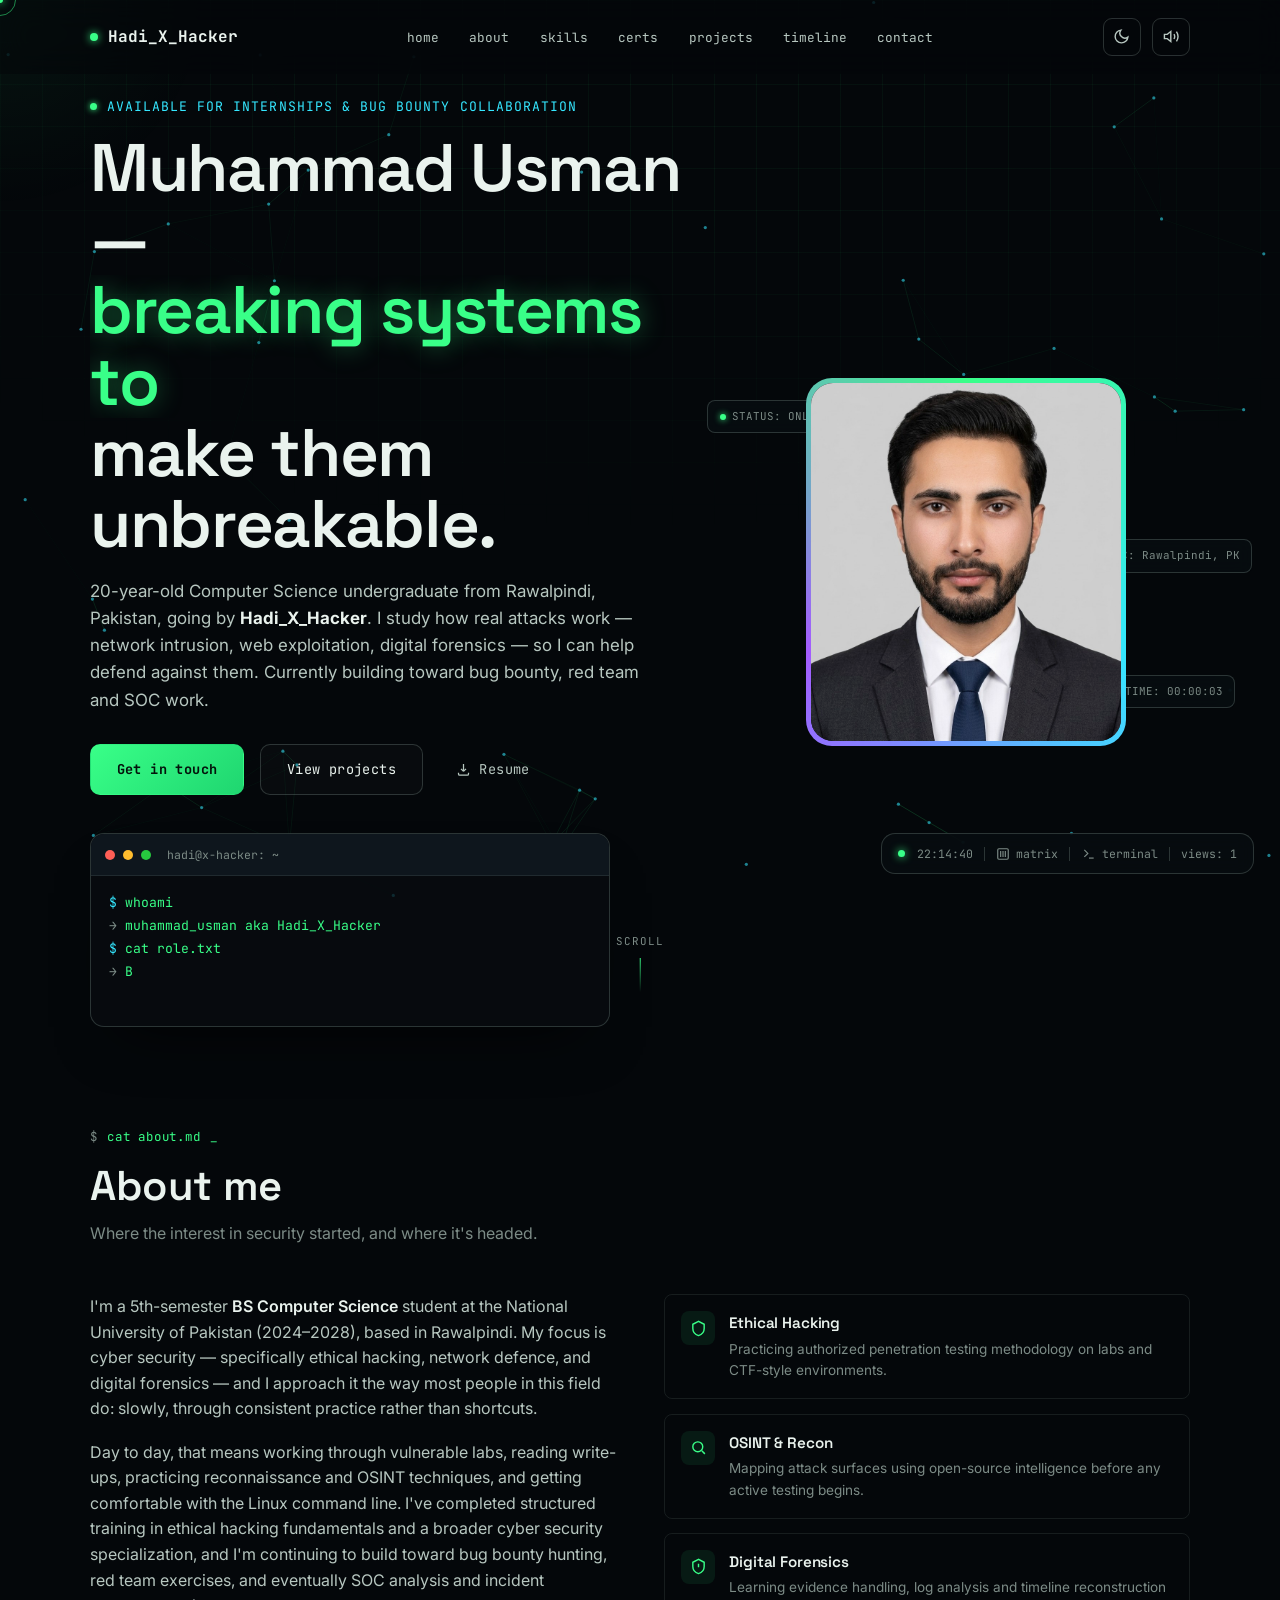
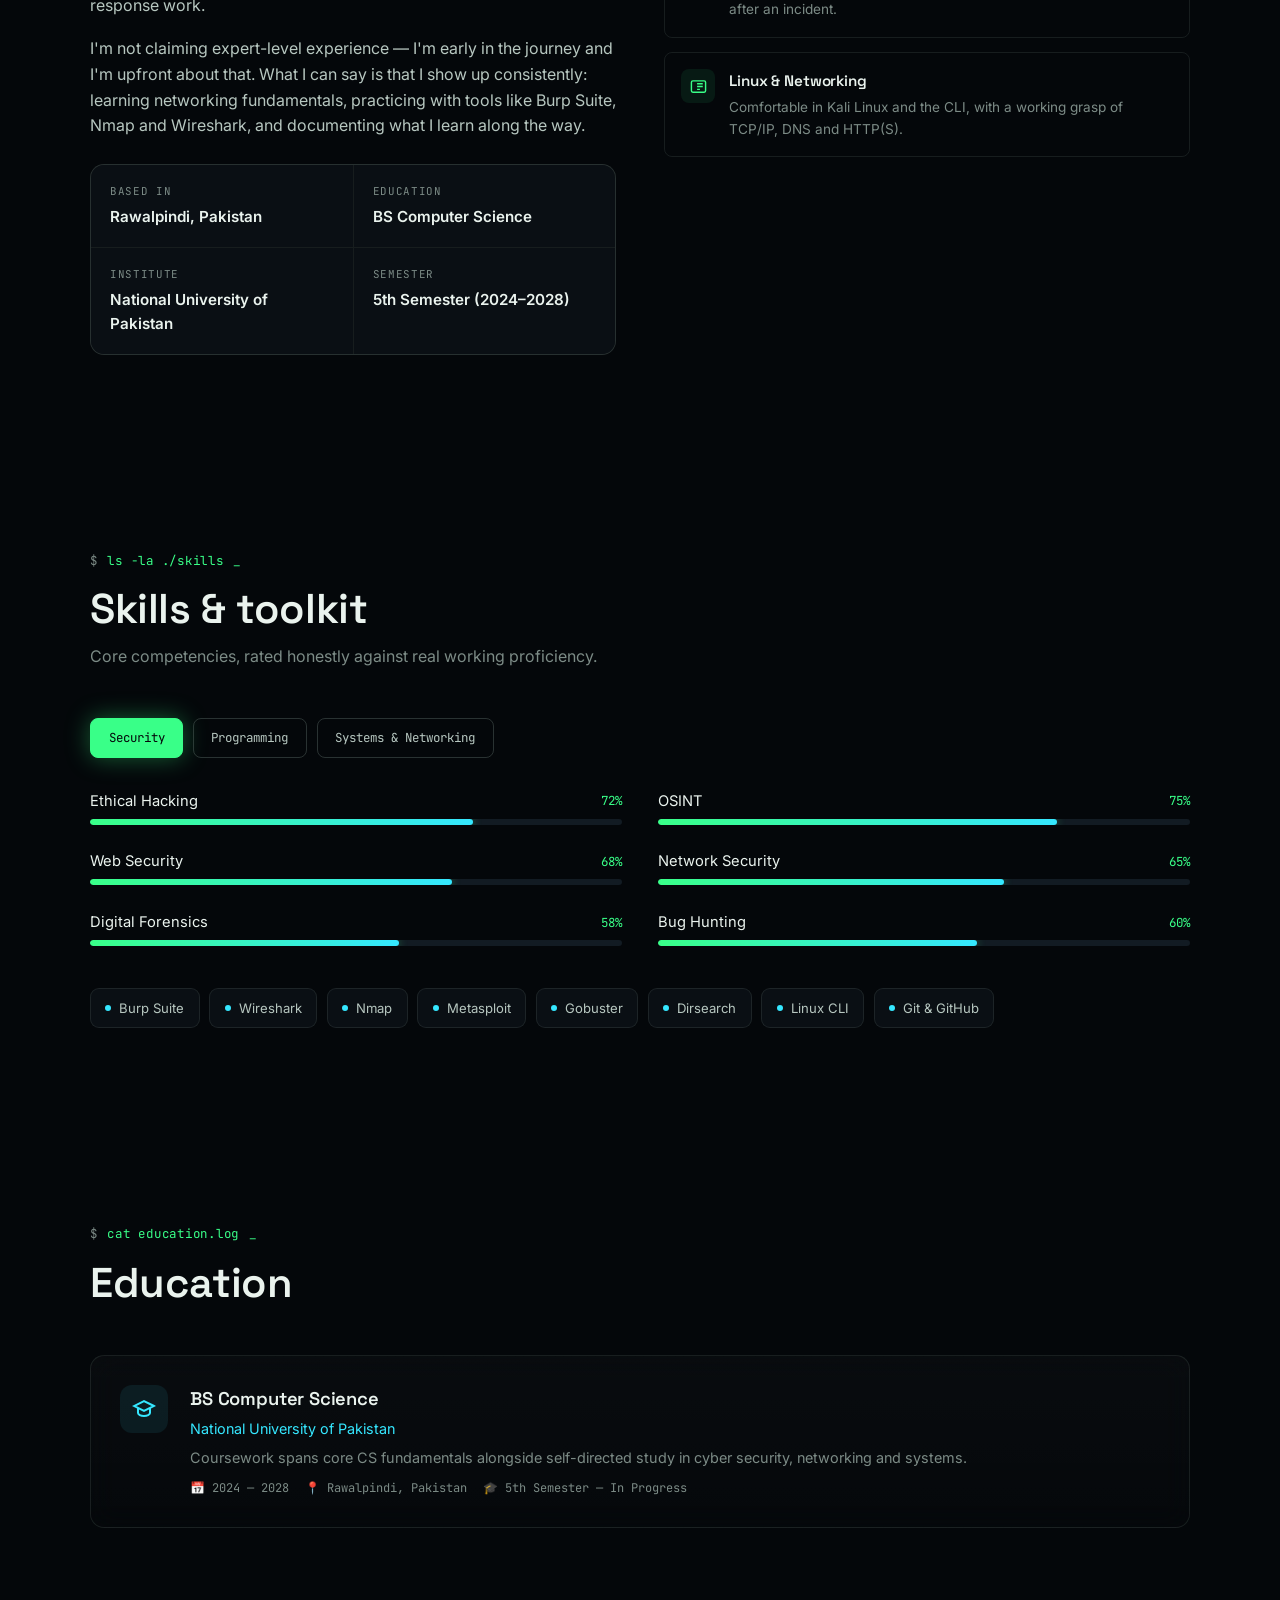
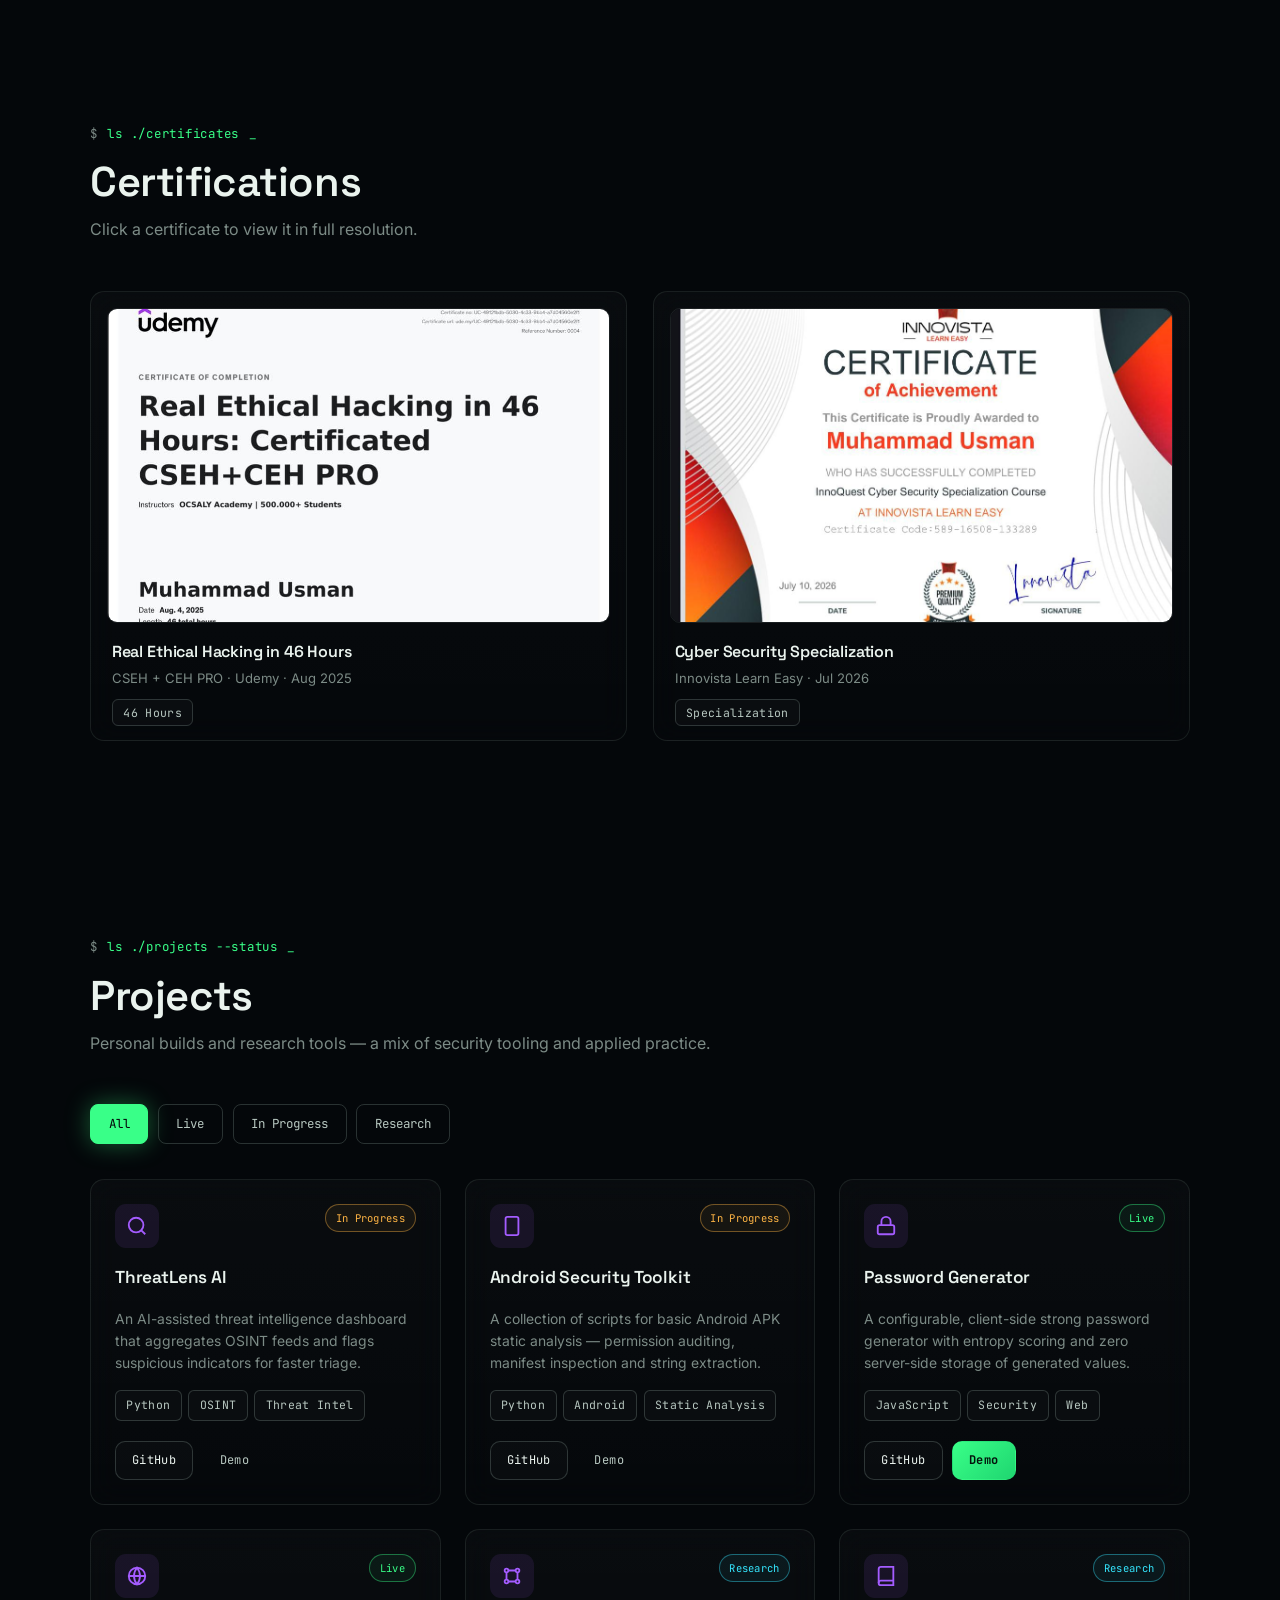
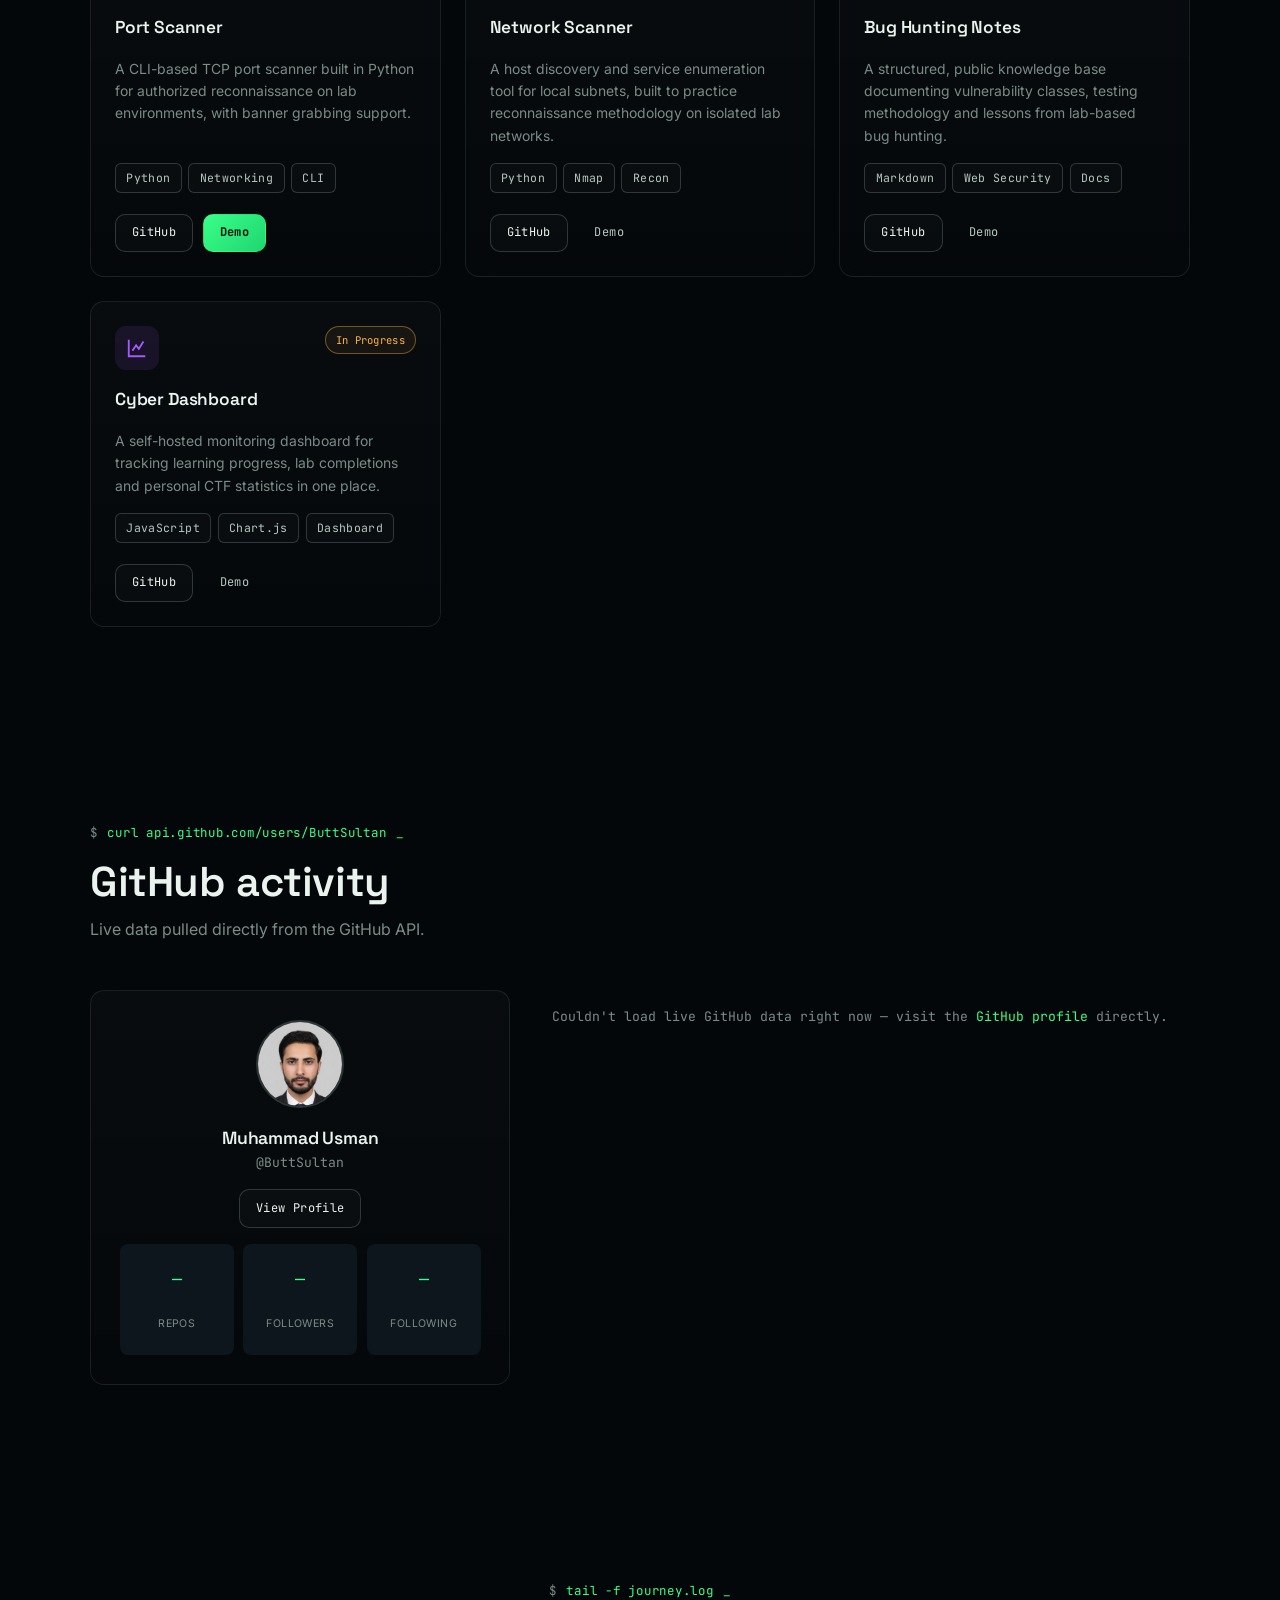
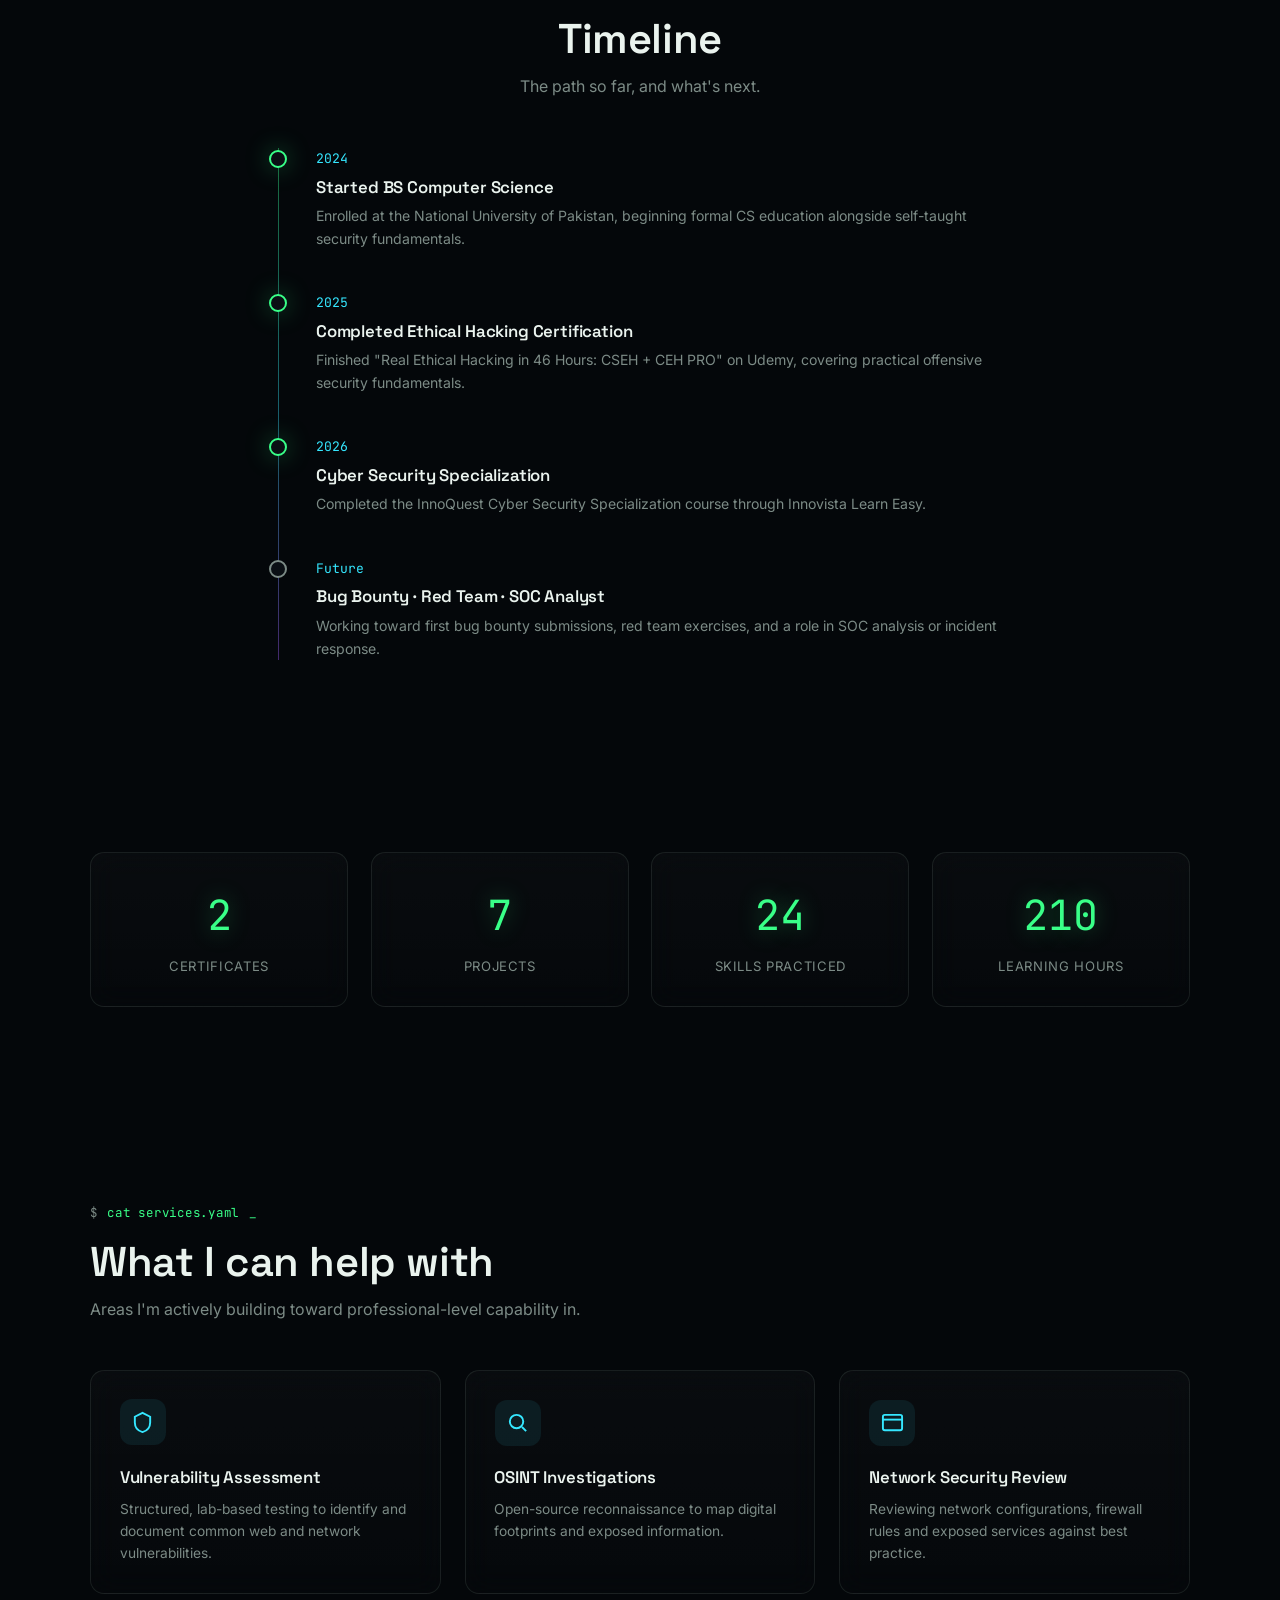
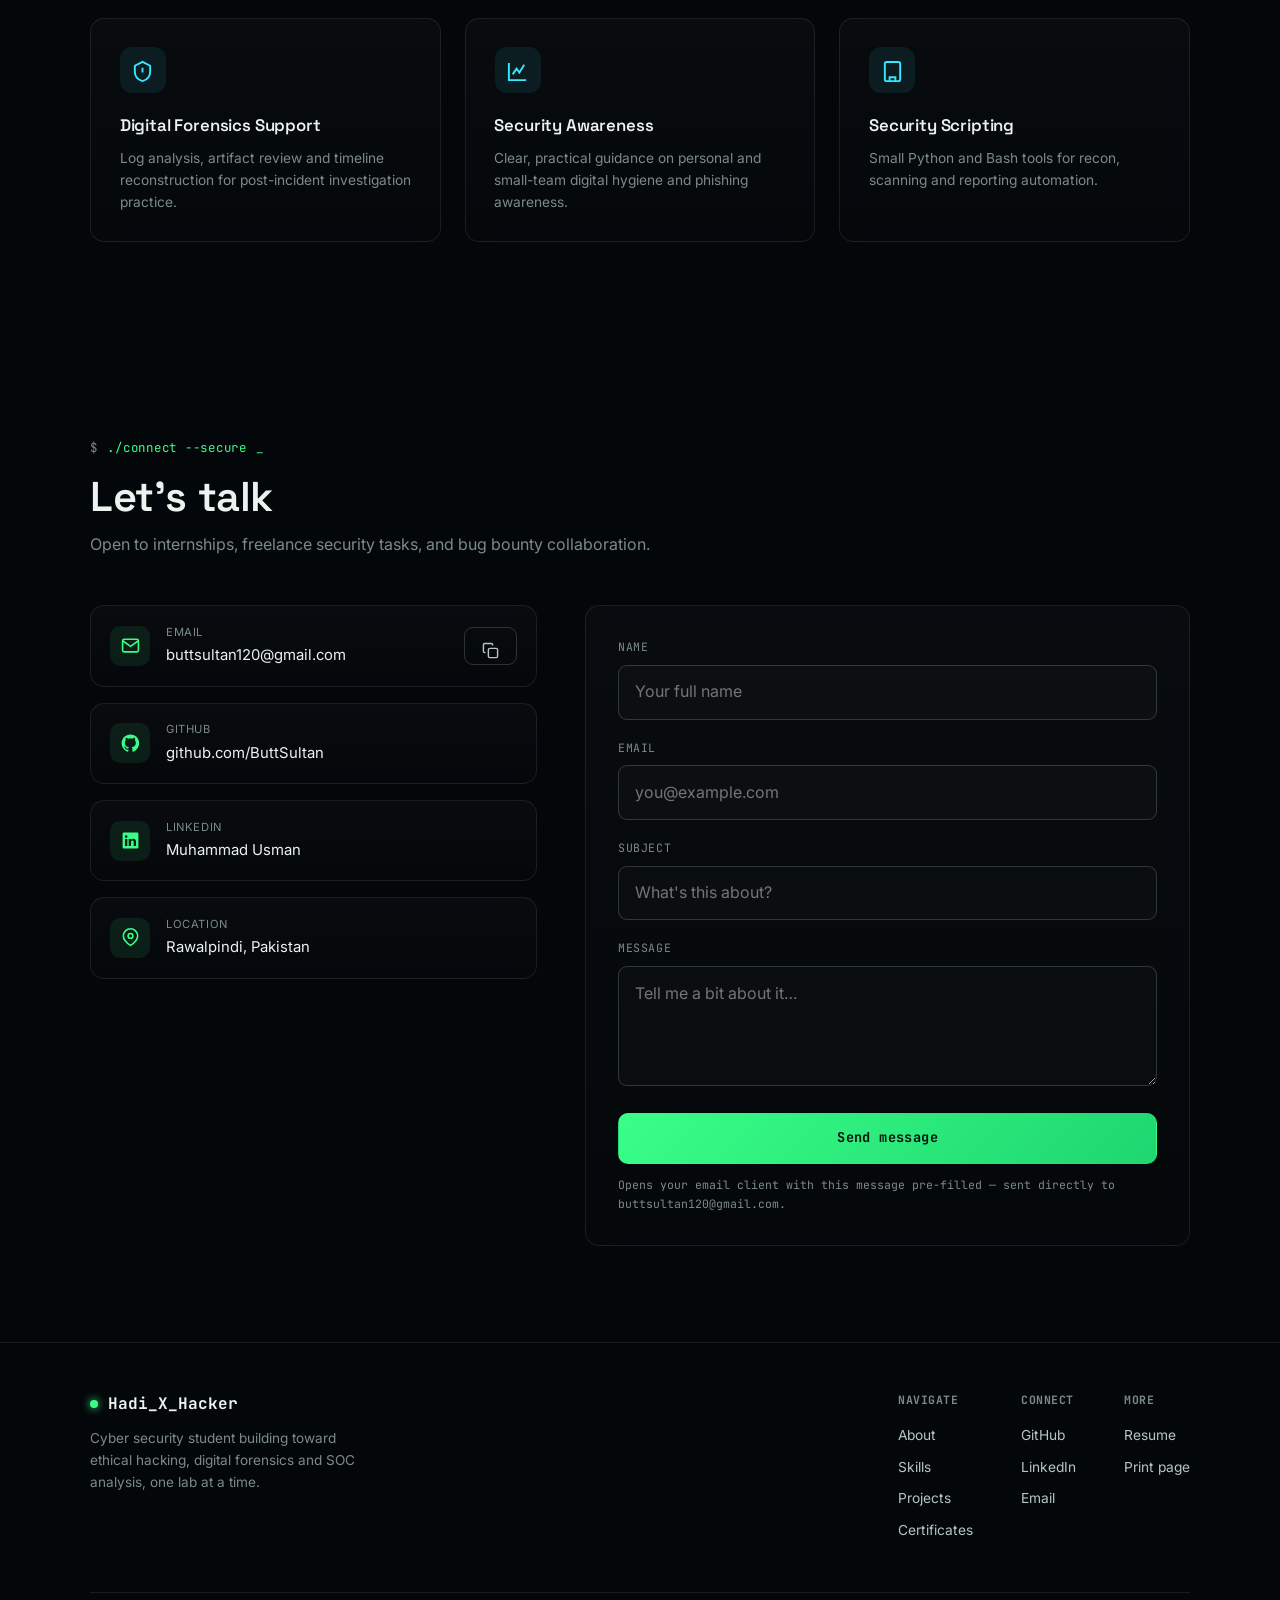
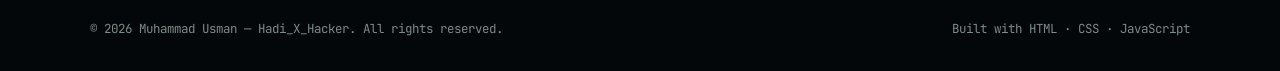
==== index.html @ eb364b90 "Initial commit" ====
<!DOCTYPE html>
<html lang="en">
<head>
<meta charset="UTF-8">
<meta name="viewport" content="width=device-width, initial-scale=1.0">
<title>Muhammad Usman | Hadi_X_Hacker — Cyber Security Portfolio</title>
<meta name="description" content="Muhammad Usman (Hadi_X_Hacker) — BS Computer Science student in Rawalpindi, Pakistan, focused on ethical hacking, penetration testing, digital forensics and SOC analysis.">
<meta name="keywords" content="Muhammad Usman, Hadi_X_Hacker, cyber security portfolio, ethical hacker Pakistan, bug bounty, penetration testing, digital forensics, SOC analyst, red team, blue team">
<meta name="author" content="Muhammad Usman">
<meta name="robots" content="index, follow">
<link rel="canonical" href="https://hadixhacker.vercel.app/">

<!-- Open Graph -->
<meta property="og:type" content="website">
<meta property="og:title" content="Muhammad Usman | Hadi_X_Hacker — Cyber Security Portfolio">
<meta property="og:description" content="Ethical hacker and Computer Science student specializing in penetration testing, digital forensics, OSINT and SOC analysis.">
<meta property="og:url" content="https://hadixhacker.vercel.app/">
<meta property="og:image" content="https://hadixhacker.vercel.app/assets/images/profile.jpg">
<meta property="og:site_name" content="Hadi_X_Hacker Portfolio">

<!-- Twitter -->
<meta name="twitter:card" content="summary_large_image">
<meta name="twitter:title" content="Muhammad Usman | Hadi_X_Hacker — Cyber Security Portfolio">
<meta name="twitter:description" content="Ethical hacker and Computer Science student specializing in penetration testing, digital forensics, OSINT and SOC analysis.">
<meta name="twitter:image" content="https://hadixhacker.vercel.app/assets/images/profile.jpg">

<link rel="icon" type="image/svg+xml" href="assets/icons/favicon.svg">
<link rel="manifest" href="manifest.json">
<meta name="theme-color" content="#04070a">

<link rel="preconnect" href="https://fonts.googleapis.com">
<link rel="preconnect" href="https://fonts.gstatic.com" crossorigin>
<link href="https://fonts.googleapis.com/css2?family=Space+Grotesk:wght@500;600;700&family=Inter:wght@400;500;600&family=JetBrains+Mono:wght@400;500;700&display=swap" rel="stylesheet">

<link rel="stylesheet" href="style.css">

<!-- JSON-LD structured data -->
<script type="application/ld+json">
{
  "@context": "https://schema.org",
  "@type": "Person",
  "name": "Muhammad Usman",
  "alternateName": "Hadi_X_Hacker",
  "url": "https://hadixhacker.vercel.app",
  "image": "https://hadixhacker.vercel.app/assets/images/profile.jpg",
  "jobTitle": "Cyber Security Student & Ethical Hacker",
  "email": "buttsultan120@gmail.com",
  "sameAs": [
    "https://github.com/ButtSultan",
    "https://pk.linkedin.com/in/muhammad-usman-8ab9a5398"
  ],
  "address": {
    "@type": "PostalAddress",
    "addressLocality": "Rawalpindi",
    "addressCountry": "Pakistan"
  }
}
</script>
</head>
<body>

<!-- ============ LOADING SCREEN ============ -->
<div id="loading-screen" aria-hidden="true">
  <div class="loader-brand">hadi@x-hacker:~$ <span id="loader-cmd"></span></div>
  <div class="loader-bar"><span id="loader-fill"></span></div>
  <div class="loader-pct"><span id="loader-pct">0</span>% — initializing secure session</div>
</div>

<!-- ============ BACKGROUND LAYERS ============ -->
<canvas id="bg-canvas" aria-hidden="true"></canvas>
<canvas id="matrix-canvas" aria-hidden="true"></canvas>
<div class="grid-overlay" aria-hidden="true"></div>
<div class="cursor-glow" id="cursor-glow" aria-hidden="true"></div>
<div class="cursor-dot" id="cursor-dot" aria-hidden="true"></div>
<div class="cursor-ring" id="cursor-ring" aria-hidden="true"></div>

<!-- ============ SCROLL PROGRESS ============ -->
<div id="scroll-progress" role="progressbar" aria-label="Scroll progress"></div>

<!-- ============ NAVIGATION ============ -->
<header id="navbar">
  <nav class="container nav-inner">
    <a href="#home" class="brand"><span class="dot" aria-hidden="true"></span>Hadi_X_Hacker</a>
    <ul class="nav-links" id="nav-links">
      <li><a href="#home" class="active">home</a></li>
      <li><a href="#about">about</a></li>
      <li><a href="#skills">skills</a></li>
      <li><a href="#certificates">certs</a></li>
      <li><a href="#projects">projects</a></li>
      <li><a href="#timeline">timeline</a></li>
      <li><a href="#contact">contact</a></li>
    </ul>
    <div class="nav-actions">
      <button class="icon-btn" id="theme-toggle" aria-label="Toggle light/dark theme" title="Toggle theme">
        <svg viewBox="0 0 24 24" fill="none" stroke="currentColor" stroke-width="2"><path d="M21 12.8A9 9 0 1111.2 3 7 7 0 0021 12.8z"/></svg>
      </button>
      <button class="icon-btn" id="music-toggle" aria-label="Toggle ambient sound" title="Toggle ambient sound">
        <svg viewBox="0 0 24 24" fill="none" stroke="currentColor" stroke-width="2"><path d="M11 5 6 9H2v6h4l5 4V5z"/><path d="M19 5a13 13 0 010 14M15.5 8.5a7 7 0 010 7"/></svg>
      </button>
      <button class="nav-toggle" id="nav-toggle" aria-label="Toggle navigation menu" aria-expanded="false">
        <span></span><span></span><span></span>
      </button>
    </div>
  </nav>
</header>

<main id="home">

  <!-- ============ HERO ============ -->
  <section class="hero">
    <div class="container hero-grid">
      <div class="hero-copy">
        <div class="hero-eyebrow"><span class="dot"></span>AVAILABLE FOR INTERNSHIPS &amp; BUG BOUNTY COLLABORATION</div>
        <h1 class="hero-title reveal in">
          <span class="line">Muhammad Usman —</span>
          <span class="line accent">breaking systems to</span>
          <span class="line">make them unbreakable.</span>
        </h1>
        <p class="hero-desc">
          20-year-old Computer Science undergraduate from Rawalpindi, Pakistan, going by
          <strong style="color:var(--text-hi)">Hadi_X_Hacker</strong>. I study how real attacks work —
          network intrusion, web exploitation, digital forensics — so I can help defend
          against them. Currently building toward bug bounty, red team and SOC work.
        </p>
        <div class="hero-cta">
          <a href="#contact" class="btn btn-primary">Get in touch</a>
          <a href="#projects" class="btn btn-outline">View projects</a>
          <a href="assets/resume-muhammad-usman.pdf" class="btn btn-ghost" id="resume-btn" download>
            <svg width="15" height="15" viewBox="0 0 24 24" fill="none" stroke="currentColor" stroke-width="2"><path d="M12 3v12m0 0-4-4m4 4 4-4M4 17v2a2 2 0 002 2h12a2 2 0 002-2v-2"/></svg>
            Resume
          </a>
        </div>

        <div class="hero-terminal" id="hero-terminal">
          <div class="term-bar">
            <span class="term-dot r"></span><span class="term-dot y"></span><span class="term-dot g"></span>
            <span class="term-title">hadi@x-hacker: ~</span>
          </div>
          <div class="term-body" id="hero-term-body"></div>
        </div>
      </div>

      <div class="hero-visual">
        <div class="hero-hud hud-1"><span class="dot"></span> STATUS: ONLINE</div>
        <div class="hero-hud hud-2"><span class="dot"></span> UPTIME: <span id="hud-uptime">00:00:00</span></div>
        <div class="hero-hud hud-3"><span class="dot"></span> LOC: Rawalpindi, PK</div>
        <div class="photo-frame">
          <div class="photo-inner">
            <img src="assets/images/profile.jpg" alt="Portrait of Muhammad Usman" width="320" height="368" loading="eager">
          </div>
        </div>
      </div>
    </div>

    <div class="scroll-cue"><span>SCROLL</span><span class="stick"></span></div>
  </section>

  <!-- ============ ABOUT ============ -->
  <section class="section" id="about">
    <div class="container">
      <div class="section-head reveal">
        <div class="eyebrow">cat about.md <span class="blink">_</span></div>
        <h2 class="section-title">About me</h2>
        <p class="section-sub">Where the interest in security started, and where it's headed.</p>
      </div>

      <div class="about-grid">
        <div class="about-text reveal">
          <p>
            I'm a 5th-semester <strong>BS Computer Science</strong> student at the National University
            of Pakistan (2024–2028), based in Rawalpindi. My focus is cyber security — specifically
            ethical hacking, network defence, and digital forensics — and I approach it the way most
            people in this field do: slowly, through consistent practice rather than shortcuts.
          </p>
          <p>
            Day to day, that means working through vulnerable labs, reading write-ups, practicing
            reconnaissance and OSINT techniques, and getting comfortable with the Linux command line.
            I've completed structured training in ethical hacking fundamentals and a broader cyber
            security specialization, and I'm continuing to build toward bug bounty hunting, red team
            exercises, and eventually SOC analysis and incident response work.
          </p>
          <p>
            I'm not claiming expert-level experience — I'm early in the journey and I'm upfront about
            that. What I can say is that I show up consistently: learning networking fundamentals,
            practicing with tools like Burp Suite, Nmap and Wireshark, and documenting what I learn
            along the way.
          </p>

          <div class="about-facts">
            <div class="fact"><div class="k">Based in</div><div class="v">Rawalpindi, Pakistan</div></div>
            <div class="fact"><div class="k">Education</div><div class="v">BS Computer Science</div></div>
            <div class="fact"><div class="k">Institute</div><div class="v">National University of Pakistan</div></div>
            <div class="fact"><div class="k">Semester</div><div class="v">5th Semester (2024–2028)</div></div>
          </div>
        </div>

        <div class="focus-list reveal reveal-delay-1">
          <div class="focus-item">
            <div class="ic"><svg viewBox="0 0 24 24" fill="none" stroke="currentColor" stroke-width="2"><path d="M12 2 4 6v6c0 5 3.4 8.7 8 10 4.6-1.3 8-5 8-10V6l-8-4z"/></svg></div>
            <div><h4>Ethical Hacking</h4><p>Practicing authorized penetration testing methodology on labs and CTF-style environments.</p></div>
          </div>
          <div class="focus-item">
            <div class="ic"><svg viewBox="0 0 24 24" fill="none" stroke="currentColor" stroke-width="2"><circle cx="11" cy="11" r="7"/><path d="m21 21-4.3-4.3"/></svg></div>
            <div><h4>OSINT &amp; Recon</h4><p>Mapping attack surfaces using open-source intelligence before any active testing begins.</p></div>
          </div>
          <div class="focus-item">
            <div class="ic"><svg viewBox="0 0 24 24" fill="none" stroke="currentColor" stroke-width="2"><path d="M12 2 4 6v6c0 5 3.4 8.7 8 10 4.6-1.3 8-5 8-10V6l-8-4zM12 8v5"/></svg></div>
            <div><h4>Digital Forensics</h4><p>Learning evidence handling, log analysis and timeline reconstruction after an incident.</p></div>
          </div>
          <div class="focus-item">
            <div class="ic"><svg viewBox="0 0 24 24" fill="none" stroke="currentColor" stroke-width="2"><rect x="2" y="4" width="20" height="16" rx="2"/><path d="M6 8h.01M10 8h8M6 12h.01M10 12h8M6 16h.01M10 16h4"/></svg></div>
            <div><h4>Linux &amp; Networking</h4><p>Comfortable in Kali Linux and the CLI, with a working grasp of TCP/IP, DNS and HTTP(S).</p></div>
          </div>
        </div>
      </div>
    </div>
  </section>

  <!-- ============ SKILLS ============ -->
  <section class="section" id="skills">
    <div class="container">
      <div class="section-head reveal">
        <div class="eyebrow">ls -la ./skills <span class="blink">_</span></div>
        <h2 class="section-title">Skills &amp; toolkit</h2>
        <p class="section-sub">Core competencies, rated honestly against real working proficiency.</p>
      </div>

      <div class="skills-tabs" role="tablist" aria-label="Skill categories">
        <button class="skill-tab active" data-tab="security" role="tab" aria-selected="true">Security</button>
        <button class="skill-tab" data-tab="programming" role="tab" aria-selected="false">Programming</button>
        <button class="skill-tab" data-tab="systems" role="tab" aria-selected="false">Systems &amp; Networking</button>
      </div>

      <div class="skills-panel" data-panel="security">
        <div class="skills-grid">
          <div>
            <div class="skill-row"><span class="name">Ethical Hacking</span><span class="pct">72%</span></div>
            <div class="bar-track"><div class="bar-fill" data-fill="72"></div></div>
          </div>
          <div>
            <div class="skill-row"><span class="name">OSINT</span><span class="pct">75%</span></div>
            <div class="bar-track"><div class="bar-fill" data-fill="75"></div></div>
          </div>
          <div>
            <div class="skill-row"><span class="name">Web Security</span><span class="pct">68%</span></div>
            <div class="bar-track"><div class="bar-fill" data-fill="68"></div></div>
          </div>
          <div>
            <div class="skill-row"><span class="name">Network Security</span><span class="pct">65%</span></div>
            <div class="bar-track"><div class="bar-fill" data-fill="65"></div></div>
          </div>
          <div>
            <div class="skill-row"><span class="name">Digital Forensics</span><span class="pct">58%</span></div>
            <div class="bar-track"><div class="bar-fill" data-fill="58"></div></div>
          </div>
          <div>
            <div class="skill-row"><span class="name">Bug Hunting</span><span class="pct">60%</span></div>
            <div class="bar-track"><div class="bar-fill" data-fill="60"></div></div>
          </div>
        </div>
      </div>

      <div class="skills-panel" data-panel="programming" hidden>
        <div class="skills-grid">
          <div>
            <div class="skill-row"><span class="name">Python</span><span class="pct">55%</span></div>
            <div class="bar-track"><div class="bar-fill" data-fill="55"></div></div>
          </div>
          <div>
            <div class="skill-row"><span class="name">Bash</span><span class="pct">70%</span></div>
            <div class="bar-track"><div class="bar-fill" data-fill="70"></div></div>
          </div>
          <div>
            <div class="skill-row"><span class="name">JavaScript</span><span class="pct">65%</span></div>
            <div class="bar-track"><div class="bar-fill" data-fill="65"></div></div>
          </div>
          <div>
            <div class="skill-row"><span class="name">HTML / CSS</span><span class="pct">80%</span></div>
            <div class="bar-track"><div class="bar-fill" data-fill="80"></div></div>
          </div>
          <div>
            <div class="skill-row"><span class="name">C++</span><span class="pct">62%</span></div>
            <div class="bar-track"><div class="bar-fill" data-fill="62"></div></div>
          </div>
          <div>
            <div class="skill-row"><span class="name">SQL</span><span class="pct">58%</span></div>
            <div class="bar-track"><div class="bar-fill" data-fill="58"></div></div>
          </div>
        </div>
      </div>

      <div class="skills-panel" data-panel="systems" hidden>
        <div class="skills-grid">
          <div>
            <div class="skill-row"><span class="name">Linux (Kali)</span><span class="pct">75%</span></div>
            <div class="bar-track"><div class="bar-fill" data-fill="75"></div></div>
          </div>
          <div>
            <div class="skill-row"><span class="name">Windows</span><span class="pct">80%</span></div>
            <div class="bar-track"><div class="bar-fill" data-fill="80"></div></div>
          </div>
          <div>
            <div class="skill-row"><span class="name">TCP/IP &amp; DNS</span><span class="pct">68%</span></div>
            <div class="bar-track"><div class="bar-fill" data-fill="68"></div></div>
          </div>
          <div>
            <div class="skill-row"><span class="name">HTTP/HTTPS</span><span class="pct">70%</span></div>
            <div class="bar-track"><div class="bar-fill" data-fill="70"></div></div>
          </div>
          <div>
            <div class="skill-row"><span class="name">VPN &amp; Firewalls</span><span class="pct">60%</span></div>
            <div class="bar-track"><div class="bar-fill" data-fill="60"></div></div>
          </div>
          <div>
            <div class="skill-row"><span class="name">Git / GitHub</span><span class="pct">72%</span></div>
            <div class="bar-track"><div class="bar-fill" data-fill="72"></div></div>
          </div>
        </div>
      </div>

      <div class="tool-cloud reveal">
        <span class="tool-chip"><span class="dot"></span>Burp Suite</span>
        <span class="tool-chip"><span class="dot"></span>Wireshark</span>
        <span class="tool-chip"><span class="dot"></span>Nmap</span>
        <span class="tool-chip"><span class="dot"></span>Metasploit</span>
        <span class="tool-chip"><span class="dot"></span>Gobuster</span>
        <span class="tool-chip"><span class="dot"></span>Dirsearch</span>
        <span class="tool-chip"><span class="dot"></span>Linux CLI</span>
        <span class="tool-chip"><span class="dot"></span>Git &amp; GitHub</span>
      </div>
    </div>
  </section>

  <!-- ============ EDUCATION ============ -->
  <section class="section" id="education">
    <div class="container">
      <div class="section-head reveal">
        <div class="eyebrow">cat education.log <span class="blink">_</span></div>
        <h2 class="section-title">Education</h2>
      </div>
      <div class="edu-card card reveal">
        <div class="ic"><svg viewBox="0 0 24 24" fill="none" stroke="currentColor" stroke-width="2"><path d="M22 10 12 5 2 10l10 5 10-5z"/><path d="M6 12v5c0 1.5 2.7 3 6 3s6-1.5 6-3v-5"/></svg></div>
        <div>
          <h3>BS Computer Science</h3>
          <div class="org">National University of Pakistan</div>
          <p style="font-size:.9rem;color:var(--text-low);">Coursework spans core CS fundamentals alongside self-directed study in cyber security, networking and systems.</p>
          <div class="edu-meta">
            <span>📅 2024 — 2028</span>
            <span>📍 Rawalpindi, Pakistan</span>
            <span>🎓 5th Semester — In Progress</span>
          </div>
        </div>
      </div>
    </div>
  </section>

  <!-- ============ CERTIFICATES ============ -->
  <section class="section" id="certificates">
    <div class="container">
      <div class="section-head reveal">
        <div class="eyebrow">ls ./certificates <span class="blink">_</span></div>
        <h2 class="section-title">Certifications</h2>
        <p class="section-sub">Click a certificate to view it in full resolution.</p>
      </div>

      <div class="cert-grid">
        <div class="cert-card card reveal" data-cert-img="assets/certificates/cert-ceh.jpg" data-cert-title="Real Ethical Hacking in 46 Hours — CSEH + CEH PRO" tabindex="0" role="button" aria-label="View certificate: Real Ethical Hacking in 46 Hours">
          <div class="cert-thumb"><img src="assets/certificates/cert-ceh.jpg" alt="Real Ethical Hacking in 46 Hours certificate, CSEH plus CEH PRO, issued by Udemy" loading="lazy"></div>
          <div class="cert-info">
            <h4>Real Ethical Hacking in 46 Hours</h4>
            <div class="issuer">CSEH + CEH PRO · Udemy · Aug 2025</div>
            <span class="tag">46 Hours</span>
          </div>
        </div>

        <div class="cert-card card reveal reveal-delay-1" data-cert-img="assets/certificates/cert-innovista.jpg" data-cert-title="Cyber Security Specialization — Innovista Learn Easy" tabindex="0" role="button" aria-label="View certificate: Cyber Security Specialization">
          <div class="cert-thumb"><img src="assets/certificates/cert-innovista.jpg" alt="Cyber Security Specialization certificate of achievement issued by Innovista Learn Easy" loading="lazy"></div>
          <div class="cert-info">
            <h4>Cyber Security Specialization</h4>
            <div class="issuer">Innovista Learn Easy · Jul 2026</div>
            <span class="tag">Specialization</span>
          </div>
        </div>
      </div>
    </div>
  </section>

  <!-- ============ PROJECTS ============ -->
  <section class="section" id="projects">
    <div class="container">
      <div class="section-head reveal">
        <div class="eyebrow">ls ./projects --status <span class="blink">_</span></div>
        <h2 class="section-title">Projects</h2>
        <p class="section-sub">Personal builds and research tools — a mix of security tooling and applied practice.</p>
      </div>

      <div class="filter-bar" role="tablist" aria-label="Filter projects">
        <button class="skill-tab active" data-filter="all">All</button>
        <button class="skill-tab" data-filter="live">Live</button>
        <button class="skill-tab" data-filter="progress">In Progress</button>
        <button class="skill-tab" data-filter="research">Research</button>
      </div>

      <div class="projects-grid" id="projects-grid">

        <article class="project-card card" data-status="progress">
          <div class="project-top">
            <div class="project-icon"><svg viewBox="0 0 24 24" fill="none" stroke="currentColor" stroke-width="2"><circle cx="11" cy="11" r="8"/><path d="m21 21-4.3-4.3"/></svg></div>
            <span class="status-pill status-progress">In Progress</span>
          </div>
          <h3>ThreatLens AI</h3>
          <p>An AI-assisted threat intelligence dashboard that aggregates OSINT feeds and flags suspicious indicators for faster triage.</p>
          <div class="project-tags"><span class="tag">Python</span><span class="tag">OSINT</span><span class="tag">Threat Intel</span></div>
          <div class="project-actions">
            <a href="https://github.com/ButtSultan" target="_blank" rel="noopener" class="btn btn-outline btn-sm">GitHub</a>
            <a href="#" class="btn btn-ghost btn-sm disabled-link" data-toast="Live demo isn't published yet — check back soon.">Demo</a>
          </div>
        </article>

        <article class="project-card card" data-status="progress">
          <div class="project-top">
            <div class="project-icon"><svg viewBox="0 0 24 24" fill="none" stroke="currentColor" stroke-width="2"><rect x="5" y="2" width="14" height="20" rx="2"/><path d="M12 18h.01"/></svg></div>
            <span class="status-pill status-progress">In Progress</span>
          </div>
          <h3>Android Security Toolkit</h3>
          <p>A collection of scripts for basic Android APK static analysis — permission auditing, manifest inspection and string extraction.</p>
          <div class="project-tags"><span class="tag">Python</span><span class="tag">Android</span><span class="tag">Static Analysis</span></div>
          <div class="project-actions">
            <a href="https://github.com/ButtSultan" target="_blank" rel="noopener" class="btn btn-outline btn-sm">GitHub</a>
            <a href="#" class="btn btn-ghost btn-sm disabled-link" data-toast="Live demo isn't published yet — check back soon.">Demo</a>
          </div>
        </article>

        <article class="project-card card" data-status="live">
          <div class="project-top">
            <div class="project-icon"><svg viewBox="0 0 24 24" fill="none" stroke="currentColor" stroke-width="2"><rect x="3" y="11" width="18" height="10" rx="2"/><path d="M7 11V7a5 5 0 0110 0v4"/></svg></div>
            <span class="status-pill status-live">Live</span>
          </div>
          <h3>Password Generator</h3>
          <p>A configurable, client-side strong password generator with entropy scoring and zero server-side storage of generated values.</p>
          <div class="project-tags"><span class="tag">JavaScript</span><span class="tag">Security</span><span class="tag">Web</span></div>
          <div class="project-actions">
            <a href="https://github.com/ButtSultan" target="_blank" rel="noopener" class="btn btn-outline btn-sm">GitHub</a>
            <a href="https://github.com/ButtSultan" target="_blank" rel="noopener" class="btn btn-primary btn-sm">Demo</a>
          </div>
        </article>

        <article class="project-card card" data-status="live">
          <div class="project-top">
            <div class="project-icon"><svg viewBox="0 0 24 24" fill="none" stroke="currentColor" stroke-width="2"><circle cx="12" cy="12" r="9"/><path d="M3 12h18M12 3a14 14 0 010 18 14 14 0 010-18z"/></svg></div>
            <span class="status-pill status-live">Live</span>
          </div>
          <h3>Port Scanner</h3>
          <p>A CLI-based TCP port scanner built in Python for authorized reconnaissance on lab environments, with banner grabbing support.</p>
          <div class="project-tags"><span class="tag">Python</span><span class="tag">Networking</span><span class="tag">CLI</span></div>
          <div class="project-actions">
            <a href="https://github.com/ButtSultan" target="_blank" rel="noopener" class="btn btn-outline btn-sm">GitHub</a>
            <a href="https://github.com/ButtSultan" target="_blank" rel="noopener" class="btn btn-primary btn-sm">Demo</a>
          </div>
        </article>

        <article class="project-card card" data-status="research">
          <div class="project-top">
            <div class="project-icon"><svg viewBox="0 0 24 24" fill="none" stroke="currentColor" stroke-width="2"><circle cx="6" cy="6" r="2"/><circle cx="18" cy="6" r="2"/><circle cx="6" cy="18" r="2"/><circle cx="18" cy="18" r="2"/><path d="M8 6h8M6 8v8M18 8v8M8 18h8"/></svg></div>
            <span class="status-pill status-research">Research</span>
          </div>
          <h3>Network Scanner</h3>
          <p>A host discovery and service enumeration tool for local subnets, built to practice reconnaissance methodology on isolated lab networks.</p>
          <div class="project-tags"><span class="tag">Python</span><span class="tag">Nmap</span><span class="tag">Recon</span></div>
          <div class="project-actions">
            <a href="https://github.com/ButtSultan" target="_blank" rel="noopener" class="btn btn-outline btn-sm">GitHub</a>
            <a href="#" class="btn btn-ghost btn-sm disabled-link" data-toast="Still in research phase — no public demo yet.">Demo</a>
          </div>
        </article>

        <article class="project-card card" data-status="research">
          <div class="project-top">
            <div class="project-icon"><svg viewBox="0 0 24 24" fill="none" stroke="currentColor" stroke-width="2"><path d="M4 19.5A2.5 2.5 0 016.5 17H20"/><path d="M6.5 2H20v20H6.5A2.5 2.5 0 014 19.5v-15A2.5 2.5 0 016.5 2z"/></svg></div>
            <span class="status-pill status-research">Research</span>
          </div>
          <h3>Bug Hunting Notes</h3>
          <p>A structured, public knowledge base documenting vulnerability classes, testing methodology and lessons from lab-based bug hunting.</p>
          <div class="project-tags"><span class="tag">Markdown</span><span class="tag">Web Security</span><span class="tag">Docs</span></div>
          <div class="project-actions">
            <a href="https://github.com/ButtSultan" target="_blank" rel="noopener" class="btn btn-outline btn-sm">GitHub</a>
            <a href="#" class="btn btn-ghost btn-sm disabled-link" data-toast="Notes are being organized before publishing a demo.">Demo</a>
          </div>
        </article>

        <article class="project-card card" data-status="progress">
          <div class="project-top">
            <div class="project-icon"><svg viewBox="0 0 24 24" fill="none" stroke="currentColor" stroke-width="2"><path d="M3 3v18h18"/><path d="M7 15l4-6 3 4 5-8"/></svg></div>
            <span class="status-pill status-progress">In Progress</span>
          </div>
          <h3>Cyber Dashboard</h3>
          <p>A self-hosted monitoring dashboard for tracking learning progress, lab completions and personal CTF statistics in one place.</p>
          <div class="project-tags"><span class="tag">JavaScript</span><span class="tag">Chart.js</span><span class="tag">Dashboard</span></div>
          <div class="project-actions">
            <a href="https://github.com/ButtSultan" target="_blank" rel="noopener" class="btn btn-outline btn-sm">GitHub</a>
            <a href="#" class="btn btn-ghost btn-sm disabled-link" data-toast="Live demo isn't published yet — check back soon.">Demo</a>
          </div>
        </article>

      </div>
    </div>
  </section>

  <!-- ============ GITHUB ============ -->
  <section class="section" id="github">
    <div class="container">
      <div class="section-head reveal">
        <div class="eyebrow">curl api.github.com/users/ButtSultan <span class="blink">_</span></div>
        <h2 class="section-title">GitHub activity</h2>
        <p class="section-sub">Live data pulled directly from the GitHub API.</p>
      </div>

      <div class="gh-panel">
        <div class="gh-profile card reveal">
          <div class="gh-avatar"><img id="gh-avatar-img" src="assets/images/profile.jpg" alt="GitHub avatar"></div>
          <h3 id="gh-name">Muhammad Usman</h3>
          <div class="handle" id="gh-handle">@ButtSultan</div>
          <a href="https://github.com/ButtSultan" target="_blank" rel="noopener" class="btn btn-outline btn-sm">View Profile</a>
          <div class="gh-stats-mini">
            <div><div class="num" id="gh-repos-count">—</div><div class="lbl">Repos</div></div>
            <div><div class="num" id="gh-followers">—</div><div class="lbl">Followers</div></div>
            <div><div class="num" id="gh-following">—</div><div class="lbl">Following</div></div>
          </div>
        </div>

        <div class="gh-repos" id="gh-repos-list">
          <div class="gh-loading mono">Fetching latest repositories…</div>
        </div>
      </div>
    </div>
  </section>

  <!-- ============ TIMELINE ============ -->
  <section class="section" id="timeline">
    <div class="container">
      <div class="section-head reveal" style="margin-inline:auto;text-align:center;">
        <div class="eyebrow" style="justify-content:center;">tail -f journey.log <span class="blink">_</span></div>
        <h2 class="section-title">Timeline</h2>
        <p class="section-sub" style="margin-inline:auto;">The path so far, and what's next.</p>
      </div>

      <div class="timeline reveal">
        <div class="tl-item">
          <div class="tl-dot"></div>
          <div class="tl-year">2024</div>
          <h4>Started BS Computer Science</h4>
          <p>Enrolled at the National University of Pakistan, beginning formal CS education alongside self-taught security fundamentals.</p>
        </div>
        <div class="tl-item">
          <div class="tl-dot"></div>
          <div class="tl-year">2025</div>
          <h4>Completed Ethical Hacking Certification</h4>
          <p>Finished "Real Ethical Hacking in 46 Hours: CSEH + CEH PRO" on Udemy, covering practical offensive security fundamentals.</p>
        </div>
        <div class="tl-item">
          <div class="tl-dot"></div>
          <div class="tl-year">2026</div>
          <h4>Cyber Security Specialization</h4>
          <p>Completed the InnoQuest Cyber Security Specialization course through Innovista Learn Easy.</p>
        </div>
        <div class="tl-item future">
          <div class="tl-dot"></div>
          <div class="tl-year">Future</div>
          <h4>Bug Bounty · Red Team · SOC Analyst</h4>
          <p>Working toward first bug bounty submissions, red team exercises, and a role in SOC analysis or incident response.</p>
        </div>
      </div>
    </div>
  </section>

  <!-- ============ STATISTICS ============ -->
  <section class="section" id="statistics">
    <div class="container">
      <div class="stats-grid">
        <div class="stat-card card reveal">
          <div class="stat-num" data-count="2">0</div>
          <div class="stat-lbl">Certificates</div>
        </div>
        <div class="stat-card card reveal reveal-delay-1">
          <div class="stat-num" data-count="7">0</div>
          <div class="stat-lbl">Projects</div>
        </div>
        <div class="stat-card card reveal reveal-delay-2">
          <div class="stat-num" data-count="24">0</div>
          <div class="stat-lbl">Skills Practiced</div>
        </div>
        <div class="stat-card card reveal reveal-delay-3">
          <div class="stat-num" data-count="400">0</div>
          <div class="stat-lbl">Learning Hours</div>
        </div>
      </div>
    </div>
  </section>

  <!-- ============ SERVICES ============ -->
  <section class="section" id="services">
    <div class="container">
      <div class="section-head reveal">
        <div class="eyebrow">cat services.yaml <span class="blink">_</span></div>
        <h2 class="section-title">What I can help with</h2>
        <p class="section-sub">Areas I'm actively building toward professional-level capability in.</p>
      </div>

      <div class="services-grid">
        <div class="service-card card reveal">
          <div class="ic"><svg viewBox="0 0 24 24" fill="none" stroke="currentColor" stroke-width="2"><path d="M12 2 4 6v6c0 5 3.4 8.7 8 10 4.6-1.3 8-5 8-10V6l-8-4z"/></svg></div>
          <h3>Vulnerability Assessment</h3>
          <p>Structured, lab-based testing to identify and document common web and network vulnerabilities.</p>
        </div>
        <div class="service-card card reveal reveal-delay-1">
          <div class="ic"><svg viewBox="0 0 24 24" fill="none" stroke="currentColor" stroke-width="2"><circle cx="11" cy="11" r="7"/><path d="m21 21-4.3-4.3"/></svg></div>
          <h3>OSINT Investigations</h3>
          <p>Open-source reconnaissance to map digital footprints and exposed information.</p>
        </div>
        <div class="service-card card reveal reveal-delay-2">
          <div class="ic"><svg viewBox="0 0 24 24" fill="none" stroke="currentColor" stroke-width="2"><rect x="2" y="4" width="20" height="16" rx="2"/><path d="M2 9h20"/></svg></div>
          <h3>Network Security Review</h3>
          <p>Reviewing network configurations, firewall rules and exposed services against best practice.</p>
        </div>
        <div class="service-card card reveal">
          <div class="ic"><svg viewBox="0 0 24 24" fill="none" stroke="currentColor" stroke-width="2"><path d="M12 2 4 6v6c0 5 3.4 8.7 8 10 4.6-1.3 8-5 8-10V6l-8-4zM12 8v5"/></svg></div>
          <h3>Digital Forensics Support</h3>
          <p>Log analysis, artifact review and timeline reconstruction for post-incident investigation practice.</p>
        </div>
        <div class="service-card card reveal reveal-delay-1">
          <div class="ic"><svg viewBox="0 0 24 24" fill="none" stroke="currentColor" stroke-width="2"><path d="M3 3v18h18"/><path d="M7 15l4-6 3 4 5-8"/></svg></div>
          <h3>Security Awareness</h3>
          <p>Clear, practical guidance on personal and small-team digital hygiene and phishing awareness.</p>
        </div>
        <div class="service-card card reveal reveal-delay-2">
          <div class="ic"><svg viewBox="0 0 24 24" fill="none" stroke="currentColor" stroke-width="2"><rect x="4" y="2" width="16" height="20" rx="2"/><path d="M9 22v-4h6v4"/></svg></div>
          <h3>Security Scripting</h3>
          <p>Small Python and Bash tools for recon, scanning and reporting automation.</p>
        </div>
      </div>
    </div>
  </section>

  <!-- ============ CONTACT ============ -->
  <section class="section" id="contact">
    <div class="container">
      <div class="section-head reveal">
        <div class="eyebrow">./connect --secure <span class="blink">_</span></div>
        <h2 class="section-title">Let's talk</h2>
        <p class="section-sub">Open to internships, freelance security tasks, and bug bounty collaboration.</p>
      </div>

      <div class="contact-grid">
        <div class="contact-info reveal">
          <div class="contact-row card">
            <div class="ic"><svg viewBox="0 0 24 24" fill="none" stroke="currentColor" stroke-width="2"><rect x="2" y="4" width="20" height="16" rx="2"/><path d="m22 6-10 7L2 6"/></svg></div>
            <div><div class="lbl">Email</div><div class="val">buttsultan120@gmail.com</div></div>
            <button class="btn icon-btn copy-btn" id="copy-email" aria-label="Copy email address" title="Copy email">
              <svg viewBox="0 0 24 24" fill="none" stroke="currentColor" stroke-width="2"><rect x="9" y="9" width="13" height="13" rx="2"/><path d="M5 15H4a2 2 0 01-2-2V4a2 2 0 012-2h9a2 2 0 012 2v1"/></svg>
            </button>
          </div>
          <a href="https://github.com/ButtSultan" target="_blank" rel="noopener" class="contact-row card">
            <div class="ic"><svg viewBox="0 0 24 24" fill="currentColor"><path d="M12 .5C5.7.5.8 5.4.8 11.7c0 5 3.2 9.2 7.7 10.7.6.1.8-.3.8-.6v-2.1c-3.1.7-3.8-1.5-3.8-1.5-.5-1.3-1.2-1.6-1.2-1.6-1-.7.1-.7.1-.7 1.1.1 1.7 1.1 1.7 1.1 1 1.7 2.6 1.2 3.2.9.1-.7.4-1.2.7-1.5-2.5-.3-5.1-1.2-5.1-5.5 0-1.2.4-2.2 1.1-3-.1-.3-.5-1.5.1-3.1 0 0 .9-.3 3 1.1a10 10 0 015.4 0c2.1-1.4 3-1.1 3-1.1.6 1.6.2 2.8.1 3.1.7.8 1.1 1.8 1.1 3 0 4.3-2.6 5.2-5.1 5.5.4.4.8 1.1.8 2.2v3.3c0 .3.2.7.8.6 4.5-1.5 7.7-5.7 7.7-10.7C23.2 5.4 18.3.5 12 .5z"/></svg></div>
            <div><div class="lbl">GitHub</div><div class="val">github.com/ButtSultan</div></div>
          </a>
          <a href="https://pk.linkedin.com/in/muhammad-usman-8ab9a5398" target="_blank" rel="noopener" class="contact-row card">
            <div class="ic"><svg viewBox="0 0 24 24" fill="currentColor"><path d="M20.5 2h-17A1.5 1.5 0 002 3.5v17A1.5 1.5 0 003.5 22h17a1.5 1.5 0 001.5-1.5v-17A1.5 1.5 0 0020.5 2zM8 19H5v-9h3zM6.5 8.7A1.7 1.7 0 118.2 7a1.7 1.7 0 01-1.7 1.7zM19 19h-3v-4.6c0-1.1 0-2.5-1.5-2.5s-1.8 1.2-1.8 2.4V19h-3v-9h2.9v1.3a3.1 3.1 0 012.8-1.5c3 0 3.6 2 3.6 4.5z"/></svg></div>
            <div><div class="lbl">LinkedIn</div><div class="val">Muhammad Usman</div></div>
          </a>
          <div class="contact-row card">
            <div class="ic"><svg viewBox="0 0 24 24" fill="none" stroke="currentColor" stroke-width="2"><path d="M21 10c0 6-9 12-9 12s-9-6-9-12a9 9 0 0118 0z"/><circle cx="12" cy="10" r="3"/></svg></div>
            <div><div class="lbl">Location</div><div class="val">Rawalpindi, Pakistan</div></div>
          </div>
        </div>

        <form class="form-card card reveal reveal-delay-1" id="contact-form" novalidate>
          <div class="form-group" id="fg-name">
            <label for="cf-name">Name</label>
            <input type="text" id="cf-name" name="name" placeholder="Your full name" required>
            <div class="form-error">Please enter your name.</div>
          </div>
          <div class="form-group" id="fg-email">
            <label for="cf-email">Email</label>
            <input type="email" id="cf-email" name="email" placeholder="you@example.com" required>
            <div class="form-error">Please enter a valid email address.</div>
          </div>
          <div class="form-group" id="fg-subject">
            <label for="cf-subject">Subject</label>
            <input type="text" id="cf-subject" name="subject" placeholder="What's this about?" required>
            <div class="form-error">Please add a subject.</div>
          </div>
          <div class="form-group" id="fg-message">
            <label for="cf-message">Message</label>
            <textarea id="cf-message" name="message" placeholder="Tell me a bit about it…" required></textarea>
            <div class="form-error">Please write a short message.</div>
          </div>
          <button type="submit" class="btn btn-primary" style="width:100%;">
            Send message
          </button>
          <p style="font-size:.72rem;color:var(--text-low);margin-top:.8rem;font-family:var(--f-mono);">
            Opens your email client with this message pre-filled — sent directly to buttsultan120@gmail.com.
          </p>
        </form>
      </div>
    </div>
  </section>

</main>

<!-- ============ FOOTER ============ -->
<footer>
  <div class="container">
    <div class="footer-grid">
      <div class="footer-brand">
        <a href="#home" class="brand"><span class="dot"></span>Hadi_X_Hacker</a>
        <p>Cyber security student building toward ethical hacking, digital forensics and SOC analysis, one lab at a time.</p>
      </div>
      <div class="footer-links">
        <div class="footer-col">
          <h5>Navigate</h5>
          <a href="#about">About</a>
          <a href="#skills">Skills</a>
          <a href="#projects">Projects</a>
          <a href="#certificates">Certificates</a>
        </div>
        <div class="footer-col">
          <h5>Connect</h5>
          <a href="https://github.com/ButtSultan" target="_blank" rel="noopener">GitHub</a>
          <a href="https://pk.linkedin.com/in/muhammad-usman-8ab9a5398" target="_blank" rel="noopener">LinkedIn</a>
          <a href="mailto:buttsultan120@gmail.com">Email</a>
        </div>
        <div class="footer-col">
          <h5>More</h5>
          <a href="assets/resume-muhammad-usman.pdf" download>Resume</a>
          <a href="#" id="print-resume-link">Print page</a>
        </div>
      </div>
    </div>
    <div class="footer-bottom">
      <span>&copy; <span id="year"></span> Muhammad Usman — Hadi_X_Hacker. All rights reserved.</span>
      <span>Built with HTML · CSS · JavaScript</span>
    </div>
  </div>
</footer>

<!-- ============ HUD DOCK (signature element) ============ -->
<div id="hud-dock">
  <span class="status-dot" aria-hidden="true"></span>
  <span id="hud-clock">00:00:00</span>
  <span class="divider"></span>
  <button id="matrix-toggle" title="Toggle matrix rain">
    <svg viewBox="0 0 24 24" fill="none" stroke="currentColor" stroke-width="2"><rect x="3" y="3" width="18" height="18" rx="2"/><path d="M8 7v10M12 7v10M16 7v10"/></svg>
    matrix
  </button>
  <span class="divider"></span>
  <button id="terminal-open" title="Open terminal">
    <svg viewBox="0 0 24 24" fill="none" stroke="currentColor" stroke-width="2"><polyline points="4 17 10 11 4 5"/><line x1="12" y1="19" x2="20" y2="19"/></svg>
    terminal
  </button>
  <span class="divider"></span>
  <span id="visitor-count" title="Local visit count">views: —</span>
</div>

<button id="back-to-top" aria-label="Back to top">
  <svg width="18" height="18" viewBox="0 0 24 24" fill="none" stroke="currentColor" stroke-width="2"><path d="M12 19V5M5 12l7-7 7 7"/></svg>
</button>

<!-- ============ TERMINAL MODAL ============ -->
<div class="term-modal" id="term-modal" role="dialog" aria-modal="true" aria-label="Interactive terminal">
  <div class="term-window">
    <div class="term-bar">
      <span class="term-dot r" id="term-close" style="cursor:pointer;"></span><span class="term-dot y"></span><span class="term-dot g"></span>
      <span class="term-title">hadi@x-hacker: ~ — type "help"</span>
    </div>
    <div class="term-output" id="term-output"></div>
    <div class="term-input-row">
      <span class="prompt">hadi@x-hacker:~$</span>
      <input type="text" id="term-input" autocomplete="off" spellcheck="false" aria-label="Terminal command input">
    </div>
  </div>
</div>

<!-- ============ CERTIFICATE LIGHTBOX ============ -->
<div class="lightbox" id="lightbox">
  <button class="lightbox-close" id="lightbox-close" aria-label="Close certificate viewer">&times;</button>
  <div class="lightbox-inner">
    <img id="lightbox-img" src="" alt="">
  </div>
</div>

<!-- ============ TOASTS ============ -->
<div id="toast-container" aria-live="polite"></div>

<script src="script.js"></script>
</body>
</html>
---- style.css ----
/* =====================================================================
   HADI_X_HACKER — CYBER SECURITY PORTFOLIO
   Author: Muhammad Usman
   File: style.css
   ===================================================================== */

/* ---------------------------------------------------------------------
   1. DESIGN TOKENS
   --------------------------------------------------------------------- */
:root{
  /* Surfaces */
  --void:        #04070a;
  --panel:       #0a0f14;
  --panel-2:     #0e161d;
  --panel-3:     #121b23;
  --line:        rgba(140,163,154,0.14);
  --line-strong: rgba(140,163,154,0.28);

  /* Text */
  --text-hi:     #eaf3ee;
  --text-mid:    #b7c7c0;
  --text-low:    #7c8b86;

  /* Signal colors */
  --green:       #39ff88;
  --green-dim:   #1f8f52;
  --cyan:        #35e7ff;
  --purple:      #a45cff;
  --red:         #ff4d6d;
  --amber:       #ffb545;

  /* Glows */
  --glow-green:  0 0 24px rgba(57,255,136,0.35);
  --glow-cyan:   0 0 24px rgba(53,231,255,0.30);
  --glow-purple: 0 0 24px rgba(164,92,255,0.30);

  /* Type */
  --f-display: "Space Grotesk", "Segoe UI", sans-serif;
  --f-body:    "Inter", "Segoe UI", sans-serif;
  --f-mono:    "JetBrains Mono", "Courier New", monospace;

  /* Scale */
  --gap-xs: .5rem;
  --gap-sm: 1rem;
  --gap-md: 1.75rem;
  --gap-lg: 3rem;
  --gap-xl: 6rem;

  --radius-sm: 8px;
  --radius-md: 14px;
  --radius-lg: 22px;

  --ease: cubic-bezier(.22,.61,.36,1);
}

/* ---------------------------------------------------------------------
   2. RESET
   --------------------------------------------------------------------- */
*,*::before,*::after{ box-sizing:border-box; margin:0; padding:0; }
html{ scroll-behavior:smooth; }
html,body{ height:100%; }
body{
  background:var(--void);
  color:var(--text-mid);
  font-family:var(--f-body);
  font-size:16px;
  line-height:1.6;
  overflow-x:hidden;
  -webkit-font-smoothing:antialiased;
}
img{ max-width:100%; display:block; }
a{ color:inherit; text-decoration:none; }
ul{ list-style:none; }
button{ font:inherit; color:inherit; background:none; border:none; cursor:pointer; }
input,textarea{ font:inherit; color:inherit; background:none; border:none; outline:none; }
h1,h2,h3,h4{ font-family:var(--f-display); color:var(--text-hi); font-weight:600; letter-spacing:-0.01em; }
::selection{ background:var(--green); color:var(--void); }

/* Respect reduced motion */
@media (prefers-reduced-motion: reduce){
  *,*::before,*::after{ animation-duration:.001ms !important; animation-iteration-count:1 !important; transition-duration:.001ms !important; scroll-behavior:auto !important; }
}

/* Scrollbar */
::-webkit-scrollbar{ width:10px; }
::-webkit-scrollbar-track{ background:var(--void); }
::-webkit-scrollbar-thumb{ background:var(--panel-3); border-radius:10px; border:2px solid var(--void); }
::-webkit-scrollbar-thumb:hover{ background:var(--green-dim); }

/* Focus visibility */
a:focus-visible,button:focus-visible,input:focus-visible,textarea:focus-visible{
  outline:2px solid var(--green);
  outline-offset:3px;
  border-radius:4px;
}

/* ---------------------------------------------------------------------
   3. UTILITIES
   --------------------------------------------------------------------- */
.container{ width:100%; max-width:1180px; margin-inline:auto; padding-inline:clamp(1.25rem,4vw,2.5rem); }
.section{ position:relative; padding-block:var(--gap-xl); }
.mono{ font-family:var(--f-mono); }
.text-green{ color:var(--green); }
.text-cyan{ color:var(--cyan); }
.text-purple{ color:var(--purple); }
.sr-only{ position:absolute; width:1px; height:1px; overflow:hidden; clip:rect(0,0,0,0); white-space:nowrap; }

.eyebrow{
  display:inline-flex; align-items:center; gap:.6rem;
  font-family:var(--f-mono); font-size:.78rem; letter-spacing:.06em;
  color:var(--green); text-transform:none; margin-bottom:.9rem;
}
.eyebrow::before{ content:"$"; color:var(--text-low); }
.eyebrow .blink{ animation:blink 1.1s steps(1) infinite; }

.section-head{ max-width:640px; margin-bottom:var(--gap-lg); }
.section-title{ font-size:clamp(1.8rem,3.4vw,2.6rem); line-height:1.15; }
.section-sub{ color:var(--text-low); margin-top:.7rem; font-size:1rem; }

.btn{
  position:relative;
  display:inline-flex; align-items:center; justify-content:center; gap:.55rem;
  padding:.85rem 1.6rem;
  font-family:var(--f-mono); font-size:.85rem; letter-spacing:.03em;
  border-radius:10px;
  cursor:pointer;
  transition:transform .25s var(--ease), box-shadow .25s var(--ease), border-color .25s var(--ease), background .25s var(--ease);
  isolation:isolate;
  overflow:hidden;
}
.btn-primary{
  background:linear-gradient(135deg, var(--green), #1fd670);
  color:#04140c; font-weight:700; border:1px solid transparent;
}
.btn-primary:hover{ box-shadow:var(--glow-green); transform:translateY(-2px); }
.btn-outline{
  background:rgba(255,255,255,0.02);
  border:1px solid var(--line-strong);
  color:var(--text-hi);
}
.btn-outline:hover{ border-color:var(--cyan); box-shadow:var(--glow-cyan); transform:translateY(-2px); }
.btn-ghost{
  border:1px solid transparent; color:var(--text-mid); padding:.6rem 1rem;
}
.btn-ghost:hover{ color:var(--green); }
.btn-sm{ padding:.55rem 1rem; font-size:.75rem; }
.ripple{ position:absolute; border-radius:50%; background:rgba(255,255,255,0.35); transform:scale(0); animation:ripple .6s var(--ease); pointer-events:none; }
@keyframes ripple{ to{ transform:scale(3.2); opacity:0; } }

.card{
  background:linear-gradient(180deg, rgba(255,255,255,0.025), rgba(255,255,255,0.008));
  border:1px solid var(--line);
  border-radius:var(--radius-md);
  backdrop-filter:blur(14px);
  -webkit-backdrop-filter:blur(14px);
  transition:transform .35s var(--ease), border-color .35s var(--ease), box-shadow .35s var(--ease);
}
.card:hover{ transform:translateY(-6px); border-color:rgba(57,255,136,0.35); box-shadow:0 18px 40px -22px rgba(0,0,0,0.7), var(--glow-green); }

.tag{
  font-family:var(--f-mono); font-size:.72rem; letter-spacing:.03em;
  padding:.3rem .65rem; border-radius:6px;
  border:1px solid var(--line-strong); color:var(--text-mid);
  background:rgba(255,255,255,0.02);
}

.grad-border{
  position:relative; border-radius:var(--radius-lg);
}
.grad-border::before{
  content:""; position:absolute; inset:0; border-radius:inherit; padding:1px;
  background:linear-gradient(135deg, var(--green), var(--cyan), var(--purple));
  -webkit-mask:linear-gradient(#000 0 0) content-box, linear-gradient(#000 0 0);
  -webkit-mask-composite:xor; mask-composite:exclude;
  opacity:.55; pointer-events:none;
}

/* ---------------------------------------------------------------------
   4. LOADING SCREEN
   --------------------------------------------------------------------- */
#loading-screen{
  position:fixed; inset:0; z-index:9999;
  background:var(--void);
  display:flex; flex-direction:column; align-items:center; justify-content:center;
  gap:1.2rem;
  transition:opacity .6s var(--ease), visibility .6s var(--ease);
}
#loading-screen.hidden{ opacity:0; visibility:hidden; pointer-events:none; }
.loader-brand{ font-family:var(--f-mono); font-size:1.1rem; color:var(--green); letter-spacing:.08em; }
.loader-bar{ width:min(280px,70vw); height:2px; background:var(--panel-3); border-radius:2px; overflow:hidden; }
.loader-bar span{ display:block; height:100%; width:0%; background:linear-gradient(90deg,var(--green),var(--cyan)); box-shadow:var(--glow-green); transition:width .2s linear; }
.loader-pct{ font-family:var(--f-mono); font-size:.75rem; color:var(--text-low); }

/* ---------------------------------------------------------------------
   5. BACKGROUND LAYERS
   --------------------------------------------------------------------- */
#bg-canvas, #matrix-canvas{
  position:fixed; inset:0; width:100%; height:100%; z-index:0; pointer-events:none;
}
#matrix-canvas{ z-index:1; opacity:0; transition:opacity .5s var(--ease); }
#matrix-canvas.active{ opacity:.5; }

.grid-overlay{
  position:fixed; inset:0; z-index:0; pointer-events:none;
  background-image:
    linear-gradient(rgba(57,255,136,0.045) 1px, transparent 1px),
    linear-gradient(90deg, rgba(57,255,136,0.045) 1px, transparent 1px);
  background-size:42px 42px;
  mask-image:radial-gradient(ellipse 80% 60% at 50% 0%, #000 40%, transparent 100%);
}

.cursor-glow{
  position:fixed; width:420px; height:420px; border-radius:50%;
  background:radial-gradient(circle, rgba(57,255,136,0.06), transparent 70%);
  pointer-events:none; z-index:1; transform:translate(-50%,-50%);
  transition:opacity .3s ease;
}

/* Custom cursor */
.cursor-dot,.cursor-ring{
  position:fixed; top:0; left:0; pointer-events:none; z-index:9998;
  border-radius:50%; transform:translate(-50%,-50%);
}
.cursor-dot{ width:6px; height:6px; background:var(--green); box-shadow:0 0 8px var(--green); }
.cursor-ring{ width:32px; height:32px; border:1px solid rgba(57,255,136,0.5); transition:width .2s ease,height .2s ease,border-color .2s ease,opacity .2s ease; }
.cursor-ring.hover{ width:48px; height:48px; border-color:var(--cyan); }
@media (hover:none), (pointer:coarse){ .cursor-dot,.cursor-ring{ display:none; } }

/* ---------------------------------------------------------------------
   6. SCROLL PROGRESS
   --------------------------------------------------------------------- */
#scroll-progress{
  position:fixed; top:0; left:0; height:3px; width:0%;
  background:linear-gradient(90deg,var(--green),var(--cyan),var(--purple));
  z-index:1001; box-shadow:0 0 10px rgba(57,255,136,0.6);
  transition:width .1s linear;
}

/* ---------------------------------------------------------------------
   7. NAVIGATION
   --------------------------------------------------------------------- */
#navbar{
  position:fixed; top:0; left:0; right:0; z-index:900;
  padding:1.1rem 0;
  background:rgba(4,7,10,0.55);
  backdrop-filter:blur(16px); -webkit-backdrop-filter:blur(16px);
  border-bottom:1px solid transparent;
  transition:border-color .3s ease, padding .3s ease, background .3s ease;
}
#navbar.scrolled{ border-bottom-color:var(--line); padding:.7rem 0; background:rgba(4,7,10,0.82); }
.nav-inner{ display:flex; align-items:center; justify-content:space-between; gap:1.5rem; }
.brand{ display:flex; align-items:center; gap:.6rem; font-family:var(--f-mono); font-weight:700; color:var(--text-hi); font-size:1rem; }
.brand .dot{ width:8px; height:8px; border-radius:50%; background:var(--green); box-shadow:0 0 8px var(--green); animation:pulse-dot 2s infinite; }
.nav-links{ display:flex; align-items:center; gap:1.9rem; }
.nav-links a{
  font-family:var(--f-mono); font-size:.8rem; color:var(--text-mid);
  position:relative; padding-bottom:4px; transition:color .25s ease;
}
.nav-links a::after{
  content:""; position:absolute; left:0; bottom:0; height:1px; width:0%;
  background:var(--green); transition:width .3s var(--ease); box-shadow:var(--glow-green);
}
.nav-links a:hover, .nav-links a.active{ color:var(--text-hi); }
.nav-links a:hover::after, .nav-links a.active::after{ width:100%; }
.nav-actions{ display:flex; align-items:center; gap:.7rem; }
.icon-btn{
  width:38px; height:38px; display:grid; place-items:center;
  border:1px solid var(--line-strong); border-radius:9px; color:var(--text-mid);
  transition:all .25s var(--ease);
}
.icon-btn:hover{ color:var(--green); border-color:var(--green); box-shadow:var(--glow-green); transform:translateY(-2px); }
.icon-btn svg{ width:17px; height:17px; }
.nav-toggle{ display:none; width:38px; height:38px; border:1px solid var(--line-strong); border-radius:9px; place-items:center; flex-direction:column; gap:4px; }
.nav-toggle span{ width:18px; height:2px; background:var(--text-hi); transition:.3s; }
.nav-toggle.open span:nth-child(1){ transform:translateY(6px) rotate(45deg); }
.nav-toggle.open span:nth-child(2){ opacity:0; }
.nav-toggle.open span:nth-child(3){ transform:translateY(-6px) rotate(-45deg); }

/* ---------------------------------------------------------------------
   8. HERO
   --------------------------------------------------------------------- */
.hero{
  position:relative; min-height:100vh; display:flex; align-items:center;
  padding-top:6rem; z-index:2;
}
.hero-grid{
  display:grid; grid-template-columns:1.15fr .85fr; gap:var(--gap-lg); align-items:center;
}
.hero-eyebrow{ font-family:var(--f-mono); color:var(--cyan); font-size:.82rem; letter-spacing:.08em; margin-bottom:1rem; display:flex; align-items:center; gap:.6rem; }
.hero-eyebrow .dot{ width:7px; height:7px; border-radius:50%; background:var(--green); box-shadow:0 0 6px var(--green); }

.hero-title{
  font-size:clamp(2.4rem,5.4vw,4.2rem); line-height:1.06; letter-spacing:-0.02em;
  margin-bottom:1.1rem;
}
.hero-title .line{ display:block; overflow:hidden; }
.hero-title .accent{ color:var(--green); text-shadow:0 0 26px rgba(57,255,136,0.4); }

.hero-desc{ max-width:52ch; color:var(--text-mid); font-size:1.06rem; margin-bottom:1.9rem; }

.hero-cta{ display:flex; flex-wrap:wrap; gap:1rem; margin-bottom:2.4rem; }

.hero-terminal{
  background:rgba(8,13,17,0.75);
  border:1px solid var(--line-strong);
  border-radius:var(--radius-md);
  font-family:var(--f-mono); font-size:.82rem;
  max-width:520px; overflow:hidden;
  box-shadow:0 30px 60px -30px rgba(0,0,0,0.8);
}
.term-bar{ display:flex; align-items:center; gap:.5rem; padding:.7rem .9rem; background:var(--panel-2); border-bottom:1px solid var(--line); }
.term-dot{ width:10px; height:10px; border-radius:50%; }
.term-dot.r{ background:#ff5f56; } .term-dot.y{ background:#ffbd2e; } .term-dot.g{ background:#27c93f; }
.term-title{ margin-left:.5rem; color:var(--text-low); font-size:.72rem; }
.term-body{ padding:1rem 1.1rem; min-height:150px; color:var(--green); line-height:1.75; }
.term-body .muted{ color:var(--text-low); }
.term-body .prompt{ color:var(--cyan); }
.term-cursor{ display:inline-block; width:8px; height:1em; background:var(--green); vertical-align:middle; animation:blink 1s steps(1) infinite; }

.hero-visual{ position:relative; display:flex; justify-content:center; }
.photo-frame{
  position:relative; width:min(320px,80vw); aspect-ratio:1/1.15;
  border-radius:26px; padding:5px;
  background:conic-gradient(from 0deg, var(--green), var(--cyan), var(--purple), var(--green));
  animation:spin 6s linear infinite;
}
.photo-frame .photo-inner{
  width:100%; height:100%; border-radius:22px; overflow:hidden;
  background:var(--panel); animation:spin-rev 6s linear infinite;
}
.photo-frame img{ width:100%; height:100%; object-fit:cover; filter:saturate(1.05) contrast(1.03); }
.hero-hud{
  position:absolute; font-family:var(--f-mono); font-size:.68rem; color:var(--text-low);
  background:rgba(8,13,17,0.85); border:1px solid var(--line-strong); border-radius:8px; padding:.45rem .7rem;
  display:flex; align-items:center; gap:.4rem; backdrop-filter:blur(8px);
}
.hero-hud .dot{ width:6px; height:6px; border-radius:50%; background:var(--green); box-shadow:0 0 6px var(--green); }
.hud-1{ top:6%; left:-8%; } .hud-2{ bottom:10%; right:-10%; } .hud-3{ top:44%; right:-14%; }

.scroll-cue{
  position:absolute; bottom:2.2rem; left:50%; transform:translateX(-50%);
  display:flex; flex-direction:column; align-items:center; gap:.5rem;
  font-family:var(--f-mono); font-size:.68rem; color:var(--text-low); letter-spacing:.1em;
}
.scroll-cue .stick{ width:1px; height:34px; background:linear-gradient(var(--green),transparent); animation:scroll-cue 1.8s infinite; }

/* ---------------------------------------------------------------------
   9. ABOUT
   --------------------------------------------------------------------- */
.about-grid{ display:grid; grid-template-columns:1fr 1fr; gap:var(--gap-lg); align-items:start; }
.about-text p{ margin-bottom:1.1rem; color:var(--text-mid); }
.about-text strong{ color:var(--text-hi); font-weight:600; }
.about-facts{ display:grid; grid-template-columns:1fr 1fr; gap:1px; background:var(--line); border:1px solid var(--line); border-radius:var(--radius-md); overflow:hidden; margin-top:1.6rem; }
.fact{ background:var(--panel); padding:1.1rem 1.2rem; }
.fact .k{ font-family:var(--f-mono); font-size:.68rem; color:var(--text-low); text-transform:uppercase; letter-spacing:.06em; margin-bottom:.3rem; }
.fact .v{ color:var(--text-hi); font-weight:600; font-size:.95rem; }

.focus-list{ display:flex; flex-direction:column; gap:.9rem; }
.focus-item{ display:flex; align-items:flex-start; gap:.9rem; padding:1rem; border-radius:var(--radius-sm); border:1px solid var(--line); transition:.3s var(--ease); }
.focus-item:hover{ border-color:rgba(53,231,255,0.4); transform:translateX(4px); }
.focus-item .ic{ width:34px; height:34px; flex:none; display:grid; place-items:center; border-radius:8px; background:rgba(57,255,136,0.08); color:var(--green); }
.focus-item .ic svg{ width:17px; height:17px; }
.focus-item h4{ font-size:.95rem; color:var(--text-hi); margin-bottom:.2rem; }
.focus-item p{ font-size:.85rem; color:var(--text-low); }

/* ---------------------------------------------------------------------
   10. SKILLS
   --------------------------------------------------------------------- */
.skills-tabs{ display:flex; flex-wrap:wrap; gap:.6rem; margin-bottom:2rem; }
.skill-tab{ padding:.55rem 1.1rem; border-radius:8px; border:1px solid var(--line-strong); font-family:var(--f-mono); font-size:.78rem; color:var(--text-mid); transition:.25s; }
.skill-tab.active,.skill-tab:hover{ color:var(--void); background:var(--green); border-color:var(--green); box-shadow:var(--glow-green); }

.skills-grid{ display:grid; grid-template-columns:repeat(2,1fr); gap:1.6rem 2.2rem; }
.skill-row{ display:grid; grid-template-columns:1fr auto; align-items:center; gap:.6rem; margin-bottom:.35rem; }
.skill-row .name{ color:var(--text-hi); font-size:.92rem; }
.skill-row .pct{ font-family:var(--f-mono); font-size:.78rem; color:var(--green); }
.bar-track{ height:6px; border-radius:4px; background:var(--panel-3); overflow:hidden; }
.bar-fill{ height:100%; width:0%; border-radius:4px; background:linear-gradient(90deg,var(--green),var(--cyan)); box-shadow:0 0 10px rgba(57,255,136,0.45); transition:width 1.4s var(--ease); }

.tool-cloud{ display:flex; flex-wrap:wrap; gap:.6rem; margin-top:2.6rem; }
.tool-chip{ display:flex; align-items:center; gap:.5rem; padding:.55rem .9rem; border-radius:9px; border:1px solid var(--line); background:var(--panel); font-size:.82rem; color:var(--text-mid); transition:.25s var(--ease); }
.tool-chip:hover{ transform:translateY(-3px); border-color:var(--purple); box-shadow:var(--glow-purple); color:var(--text-hi); }
.tool-chip .dot{ width:6px; height:6px; border-radius:50%; background:var(--cyan); }

/* ---------------------------------------------------------------------
   11. EXPERIENCE / EDUCATION
   --------------------------------------------------------------------- */
.edu-card{ padding:1.8rem; display:flex; gap:1.4rem; }
.edu-card .ic{ width:48px; height:48px; flex:none; border-radius:12px; display:grid; place-items:center; background:rgba(53,231,255,0.08); color:var(--cyan); }
.edu-card .ic svg{ width:24px; height:24px; }
.edu-card h3{ font-size:1.15rem; margin-bottom:.2rem; }
.edu-card .org{ color:var(--cyan); font-size:.9rem; margin-bottom:.4rem; }
.edu-meta{ display:flex; gap:1rem; flex-wrap:wrap; font-family:var(--f-mono); font-size:.75rem; color:var(--text-low); margin-top:.6rem; }
.edu-meta span{ display:flex; align-items:center; gap:.35rem; }

/* ---------------------------------------------------------------------
   12. CERTIFICATES
   --------------------------------------------------------------------- */
.cert-grid{ display:grid; grid-template-columns:repeat(2,1fr); gap:1.6rem; }
.cert-card{ padding:1rem; cursor:pointer; }
.cert-thumb{ border-radius:10px; overflow:hidden; aspect-ratio:16/10; border:1px solid var(--line); position:relative; }
.cert-thumb img{ width:100%; height:100%; object-fit:cover; transition:transform .5s var(--ease); }
.cert-card:hover .cert-thumb img{ transform:scale(1.06); }
.cert-thumb::after{ content:"View certificate"; position:absolute; inset:0; display:flex; align-items:center; justify-content:center; background:rgba(4,7,10,0.55); font-family:var(--f-mono); font-size:.78rem; color:var(--green); opacity:0; transition:opacity .3s; }
.cert-card:hover .cert-thumb::after{ opacity:1; }
.cert-info{ padding:1rem .3rem 0; }
.cert-info h4{ font-size:1rem; margin-bottom:.25rem; }
.cert-info .issuer{ color:var(--text-low); font-size:.82rem; margin-bottom:.6rem; }

.lightbox{ position:fixed; inset:0; z-index:1100; display:flex; align-items:center; justify-content:center; padding:2rem; background:rgba(2,4,6,0.88); backdrop-filter:blur(6px); opacity:0; pointer-events:none; transition:opacity .3s ease; }
.lightbox.open{ opacity:1; pointer-events:auto; }
.lightbox-inner{ max-width:800px; width:100%; }
.lightbox img{ width:100%; border-radius:12px; border:1px solid var(--line-strong); }
.lightbox-close{ position:absolute; top:1.4rem; right:1.4rem; width:42px; height:42px; border:1px solid var(--line-strong); border-radius:50%; display:grid; place-items:center; color:var(--text-hi); }
.lightbox-close:hover{ color:var(--green); border-color:var(--green); }

/* ---------------------------------------------------------------------
   13. PROJECTS
   --------------------------------------------------------------------- */
.filter-bar{ display:flex; flex-wrap:wrap; gap:.6rem; margin-bottom:2.2rem; }
.projects-grid{ display:grid; grid-template-columns:repeat(3,1fr); gap:1.5rem; }
.project-card{ padding:1.5rem; display:flex; flex-direction:column; gap:1rem; }
.project-top{ display:flex; align-items:flex-start; justify-content:space-between; gap:.6rem; }
.project-icon{ width:44px; height:44px; border-radius:11px; display:grid; place-items:center; background:rgba(164,92,255,0.1); color:var(--purple); }
.project-icon svg{ width:22px; height:22px; }
.status-pill{ font-family:var(--f-mono); font-size:.66rem; padding:.28rem .6rem; border-radius:20px; border:1px solid; letter-spacing:.03em; white-space:nowrap; }
.status-live{ color:var(--green); border-color:rgba(57,255,136,0.4); background:rgba(57,255,136,0.06); }
.status-progress{ color:var(--amber); border-color:rgba(255,181,69,0.4); background:rgba(255,181,69,0.06); }
.status-research{ color:var(--cyan); border-color:rgba(53,231,255,0.4); background:rgba(53,231,255,0.06); }
.project-card h3{ font-size:1.08rem; }
.project-card p{ font-size:.87rem; color:var(--text-low); flex:1; }
.project-tags{ display:flex; flex-wrap:wrap; gap:.4rem; }
.project-actions{ display:flex; gap:.6rem; margin-top:.3rem; }

/* ---------------------------------------------------------------------
   14. GITHUB
   --------------------------------------------------------------------- */
.gh-panel{ display:grid; grid-template-columns:.9fr 1.4fr; gap:1.6rem; }
.gh-profile{ padding:1.8rem; text-align:center; }
.gh-avatar{ width:88px; height:88px; border-radius:50%; margin:0 auto 1rem; border:2px solid var(--line-strong); overflow:hidden; }
.gh-profile h3{ font-size:1.1rem; }
.gh-profile .handle{ color:var(--text-low); font-family:var(--f-mono); font-size:.82rem; margin-bottom:1rem; }
.gh-stats-mini{ display:grid; grid-template-columns:repeat(3,1fr); gap:.6rem; margin-top:1rem; }
.gh-stats-mini div{ padding:.7rem .4rem; border-radius:8px; background:var(--panel-2); }
.gh-stats-mini .num{ font-family:var(--f-mono); color:var(--green); font-size:1.05rem; }
.gh-stats-mini .lbl{ font-size:.66rem; color:var(--text-low); text-transform:uppercase; letter-spacing:.04em; }
.gh-repos{ display:flex; flex-direction:column; gap:.9rem; }
.repo-item{ padding:1.1rem 1.3rem; display:flex; align-items:center; justify-content:space-between; gap:1rem; }
.repo-item .name{ color:var(--text-hi); font-family:var(--f-mono); font-size:.9rem; margin-bottom:.25rem; }
.repo-item .desc{ font-size:.8rem; color:var(--text-low); }
.repo-meta{ display:flex; gap:.9rem; font-family:var(--f-mono); font-size:.72rem; color:var(--text-low); flex:none; }
.gh-loading, .gh-error{ font-family:var(--f-mono); font-size:.82rem; color:var(--text-low); padding:1rem; }

/* ---------------------------------------------------------------------
   15. TIMELINE
   --------------------------------------------------------------------- */
.timeline{ position:relative; max-width:760px; margin-inline:auto; }
.timeline::before{ content:""; position:absolute; left:18px; top:0; bottom:0; width:1px; background:linear-gradient(var(--green),var(--cyan),var(--purple)); opacity:.4; }
.tl-item{ position:relative; padding-left:56px; padding-bottom:2.6rem; }
.tl-item:last-child{ padding-bottom:0; }
.tl-dot{ position:absolute; left:9px; top:2px; width:18px; height:18px; border-radius:50%; background:var(--panel); border:2px solid var(--green); box-shadow:var(--glow-green); }
.tl-item.future .tl-dot{ border-color:var(--text-low); box-shadow:none; }
.tl-year{ font-family:var(--f-mono); color:var(--cyan); font-size:.82rem; margin-bottom:.3rem; }
.tl-item h4{ font-size:1.05rem; margin-bottom:.3rem; }
.tl-item p{ font-size:.88rem; color:var(--text-low); }

/* ---------------------------------------------------------------------
   16. STATISTICS
   --------------------------------------------------------------------- */
.stats-grid{ display:grid; grid-template-columns:repeat(4,1fr); gap:1.4rem; }
.stat-card{ padding:1.8rem 1.4rem; text-align:center; }
.stat-num{ font-family:var(--f-mono); font-size:clamp(2rem,4vw,2.6rem); color:var(--green); text-shadow:0 0 22px rgba(57,255,136,0.35); }
.stat-lbl{ margin-top:.5rem; font-size:.82rem; color:var(--text-low); text-transform:uppercase; letter-spacing:.05em; }

/* ---------------------------------------------------------------------
   17. SERVICES
   --------------------------------------------------------------------- */
.services-grid{ display:grid; grid-template-columns:repeat(3,1fr); gap:1.5rem; }
.service-card{ padding:1.8rem; }
.service-card .ic{ width:46px; height:46px; border-radius:12px; display:grid; place-items:center; background:rgba(53,231,255,0.08); color:var(--cyan); margin-bottom:1.1rem; }
.service-card .ic svg{ width:23px; height:23px; }
.service-card h3{ font-size:1.05rem; margin-bottom:.5rem; }
.service-card p{ font-size:.86rem; color:var(--text-low); }

/* ---------------------------------------------------------------------
   18. CONTACT
   --------------------------------------------------------------------- */
.contact-grid{ display:grid; grid-template-columns:.85fr 1.15fr; gap:var(--gap-lg); }
.contact-info{ display:flex; flex-direction:column; gap:1rem; }
.contact-row{ display:flex; align-items:center; gap:1rem; padding:1.1rem 1.2rem; }
.contact-row .ic{ width:40px; height:40px; border-radius:10px; display:grid; place-items:center; background:rgba(57,255,136,0.08); color:var(--green); flex:none; }
.contact-row .ic svg{ width:19px; height:19px; }
.contact-row .lbl{ font-size:.7rem; color:var(--text-low); text-transform:uppercase; letter-spacing:.05em; margin-bottom:.15rem; }
.contact-row .val{ color:var(--text-hi); font-size:.93rem; word-break:break-all; }
.copy-btn{ margin-left:auto; flex:none; }

.form-card{ padding:2rem; }
.form-group{ margin-bottom:1.2rem; }
.form-group label{ display:block; font-family:var(--f-mono); font-size:.72rem; color:var(--text-low); text-transform:uppercase; letter-spacing:.05em; margin-bottom:.5rem; }
.form-group input, .form-group textarea{
  width:100%; padding:.85rem 1rem; border-radius:9px; border:1px solid var(--line-strong);
  background:rgba(255,255,255,0.02); color:var(--text-hi); transition:border-color .25s, box-shadow .25s;
}
.form-group input:focus, .form-group textarea:focus{ border-color:var(--green); box-shadow:0 0 0 3px rgba(57,255,136,0.12); }
.form-group textarea{ resize:vertical; min-height:120px; }
.form-error{ color:var(--red); font-size:.72rem; font-family:var(--f-mono); margin-top:.4rem; display:none; }
.form-group.invalid input, .form-group.invalid textarea{ border-color:var(--red); }
.form-group.invalid .form-error{ display:block; }

/* ---------------------------------------------------------------------
   19. TOAST
   --------------------------------------------------------------------- */
#toast-container{ position:fixed; bottom:1.6rem; right:1.6rem; z-index:1200; display:flex; flex-direction:column; gap:.7rem; }
.toast{
  display:flex; align-items:center; gap:.7rem;
  padding:.9rem 1.1rem; border-radius:10px; min-width:240px;
  background:var(--panel-2); border:1px solid var(--line-strong); border-left:3px solid var(--green);
  font-size:.85rem; color:var(--text-hi);
  box-shadow:0 20px 40px -20px rgba(0,0,0,0.7);
  animation:toast-in .35s var(--ease);
}
.toast.error{ border-left-color:var(--red); }
.toast.fade-out{ animation:toast-out .3s ease forwards; }

/* ---------------------------------------------------------------------
   20. FOOTER
   --------------------------------------------------------------------- */
footer{ position:relative; z-index:2; border-top:1px solid var(--line); padding-block:3rem 2rem; }
.footer-grid{ display:flex; justify-content:space-between; align-items:flex-start; gap:2rem; flex-wrap:wrap; }
.footer-brand .brand{ margin-bottom:.7rem; }
.footer-brand p{ font-size:.85rem; color:var(--text-low); max-width:32ch; }
.footer-links{ display:flex; gap:3rem; flex-wrap:wrap; }
.footer-col h5{ font-family:var(--f-mono); font-size:.72rem; color:var(--text-low); text-transform:uppercase; letter-spacing:.05em; margin-bottom:.9rem; }
.footer-col a{ display:block; font-size:.86rem; color:var(--text-mid); margin-bottom:.6rem; transition:color .2s; }
.footer-col a:hover{ color:var(--green); }
.footer-bottom{ margin-top:2.6rem; padding-top:1.6rem; border-top:1px solid var(--line); display:flex; justify-content:space-between; flex-wrap:wrap; gap:1rem; font-size:.78rem; color:var(--text-low); font-family:var(--f-mono); }

/* Back to top */
#back-to-top{
  position:fixed; bottom:1.6rem; left:1.6rem; z-index:800;
  width:46px; height:46px; border-radius:50%; display:grid; place-items:center;
  background:var(--panel-2); border:1px solid var(--line-strong); color:var(--text-hi);
  opacity:0; pointer-events:none; transform:translateY(10px);
  transition:all .3s var(--ease);
}
#back-to-top.show{ opacity:1; pointer-events:auto; transform:translateY(0); }
#back-to-top:hover{ border-color:var(--green); color:var(--green); box-shadow:var(--glow-green); }

/* ---------------------------------------------------------------------
   21. HUD DOCK (signature element) + TERMINAL MODAL
   --------------------------------------------------------------------- */
#hud-dock{
  position:fixed; bottom:1.6rem; right:1.6rem; z-index:800;
  display:flex; align-items:center; gap:.7rem;
  padding:.65rem 1rem; border-radius:14px;
  background:rgba(8,13,17,0.8); border:1px solid var(--line-strong);
  font-family:var(--f-mono); font-size:.72rem; color:var(--text-low);
  backdrop-filter:blur(10px);
}
#hud-dock .status-dot{ width:7px; height:7px; border-radius:50%; background:var(--green); box-shadow:0 0 8px var(--green); animation:pulse-dot 2s infinite; }
#hud-dock .divider{ width:1px; height:14px; background:var(--line-strong); }
#hud-dock button{ display:flex; align-items:center; gap:.4rem; color:var(--text-low); transition:color .2s; }
#hud-dock button:hover{ color:var(--green); }
#hud-dock button svg{ width:14px; height:14px; }

.term-modal{ position:fixed; inset:0; z-index:1150; display:flex; align-items:center; justify-content:center; padding:2rem; background:rgba(2,4,6,0.85); backdrop-filter:blur(6px); opacity:0; pointer-events:none; transition:opacity .3s; }
.term-modal.open{ opacity:1; pointer-events:auto; }
.term-window{ width:min(680px,92vw); height:min(460px,72vh); display:flex; flex-direction:column; background:rgba(8,13,17,0.95); border:1px solid var(--line-strong); border-radius:12px; overflow:hidden; box-shadow:0 40px 80px -30px rgba(0,0,0,0.9); }
.term-output{ flex:1; overflow-y:auto; padding:1rem 1.1rem; font-family:var(--f-mono); font-size:.82rem; color:var(--green); line-height:1.7; }
.term-output .line{ margin-bottom:.3rem; white-space:pre-wrap; word-break:break-word; }
.term-output .muted{ color:var(--text-low); }
.term-output .cyan{ color:var(--cyan); }
.term-input-row{ display:flex; align-items:center; gap:.5rem; padding:.8rem 1.1rem; border-top:1px solid var(--line); font-family:var(--f-mono); font-size:.82rem; }
.term-input-row .prompt{ color:var(--cyan); }
.term-input-row input{ flex:1; color:var(--green); }

/* ---------------------------------------------------------------------
   22. 404-style empty states / helpers
   --------------------------------------------------------------------- */
.reveal{ opacity:0; transform:translateY(34px); transition:opacity .8s var(--ease), transform .8s var(--ease); }
.reveal.in{ opacity:1; transform:translateY(0); }
.reveal-delay-1{ transition-delay:.08s; } .reveal-delay-2{ transition-delay:.16s; } .reveal-delay-3{ transition-delay:.24s; }

/* ---------------------------------------------------------------------
   23. KEYFRAMES
   --------------------------------------------------------------------- */
@keyframes blink{ 50%{ opacity:0; } }
@keyframes pulse-dot{ 0%,100%{ opacity:1; } 50%{ opacity:.35; } }
@keyframes spin{ to{ transform:rotate(360deg); } }
@keyframes spin-rev{ to{ transform:rotate(-360deg); } }
@keyframes scroll-cue{ 0%{ transform:translateY(0); opacity:1; } 100%{ transform:translateY(14px); opacity:0; } }
@keyframes toast-in{ from{ opacity:0; transform:translateX(30px); } to{ opacity:1; transform:translateX(0); } }
@keyframes toast-out{ to{ opacity:0; transform:translateX(30px); } }

/* ---------------------------------------------------------------------
   24. RESPONSIVE
   --------------------------------------------------------------------- */
@media (max-width:1024px){
  .hero-grid{ grid-template-columns:1fr; }
  .hero-visual{ order:-1; }
  .about-grid{ grid-template-columns:1fr; }
  .gh-panel{ grid-template-columns:1fr; }
  .stats-grid{ grid-template-columns:repeat(2,1fr); }
  .services-grid{ grid-template-columns:repeat(2,1fr); }
  .projects-grid{ grid-template-columns:repeat(2,1fr); }
  .contact-grid{ grid-template-columns:1fr; }
}
@media (max-width:768px){
  .nav-links{ position:fixed; top:64px; left:0; right:0; flex-direction:column; align-items:flex-start; gap:0; background:rgba(4,7,10,0.97); border-bottom:1px solid var(--line); padding:.5rem 1.25rem 1.5rem; transform:translateY(-10px); opacity:0; pointer-events:none; transition:all .3s var(--ease); }
  .nav-links.open{ transform:translateY(0); opacity:1; pointer-events:auto; }
  .nav-links a{ width:100%; padding:.85rem 0; border-bottom:1px solid var(--line); }
  .nav-toggle{ display:flex; }
  .skills-grid{ grid-template-columns:1fr; }
  .cert-grid{ grid-template-columns:1fr; }
  .projects-grid{ grid-template-columns:1fr; }
  .services-grid{ grid-template-columns:1fr; }
  .stats-grid{ grid-template-columns:repeat(2,1fr); }
  .footer-grid{ flex-direction:column; }
  #hud-dock{ left:50%; right:auto; transform:translateX(-50%); bottom:.8rem; }
  #back-to-top{ bottom:5.2rem; }
}
@media (max-width:480px){
  .stats-grid{ grid-template-columns:1fr 1fr; }
  .hero-cta{ flex-direction:column; align-items:stretch; }
}
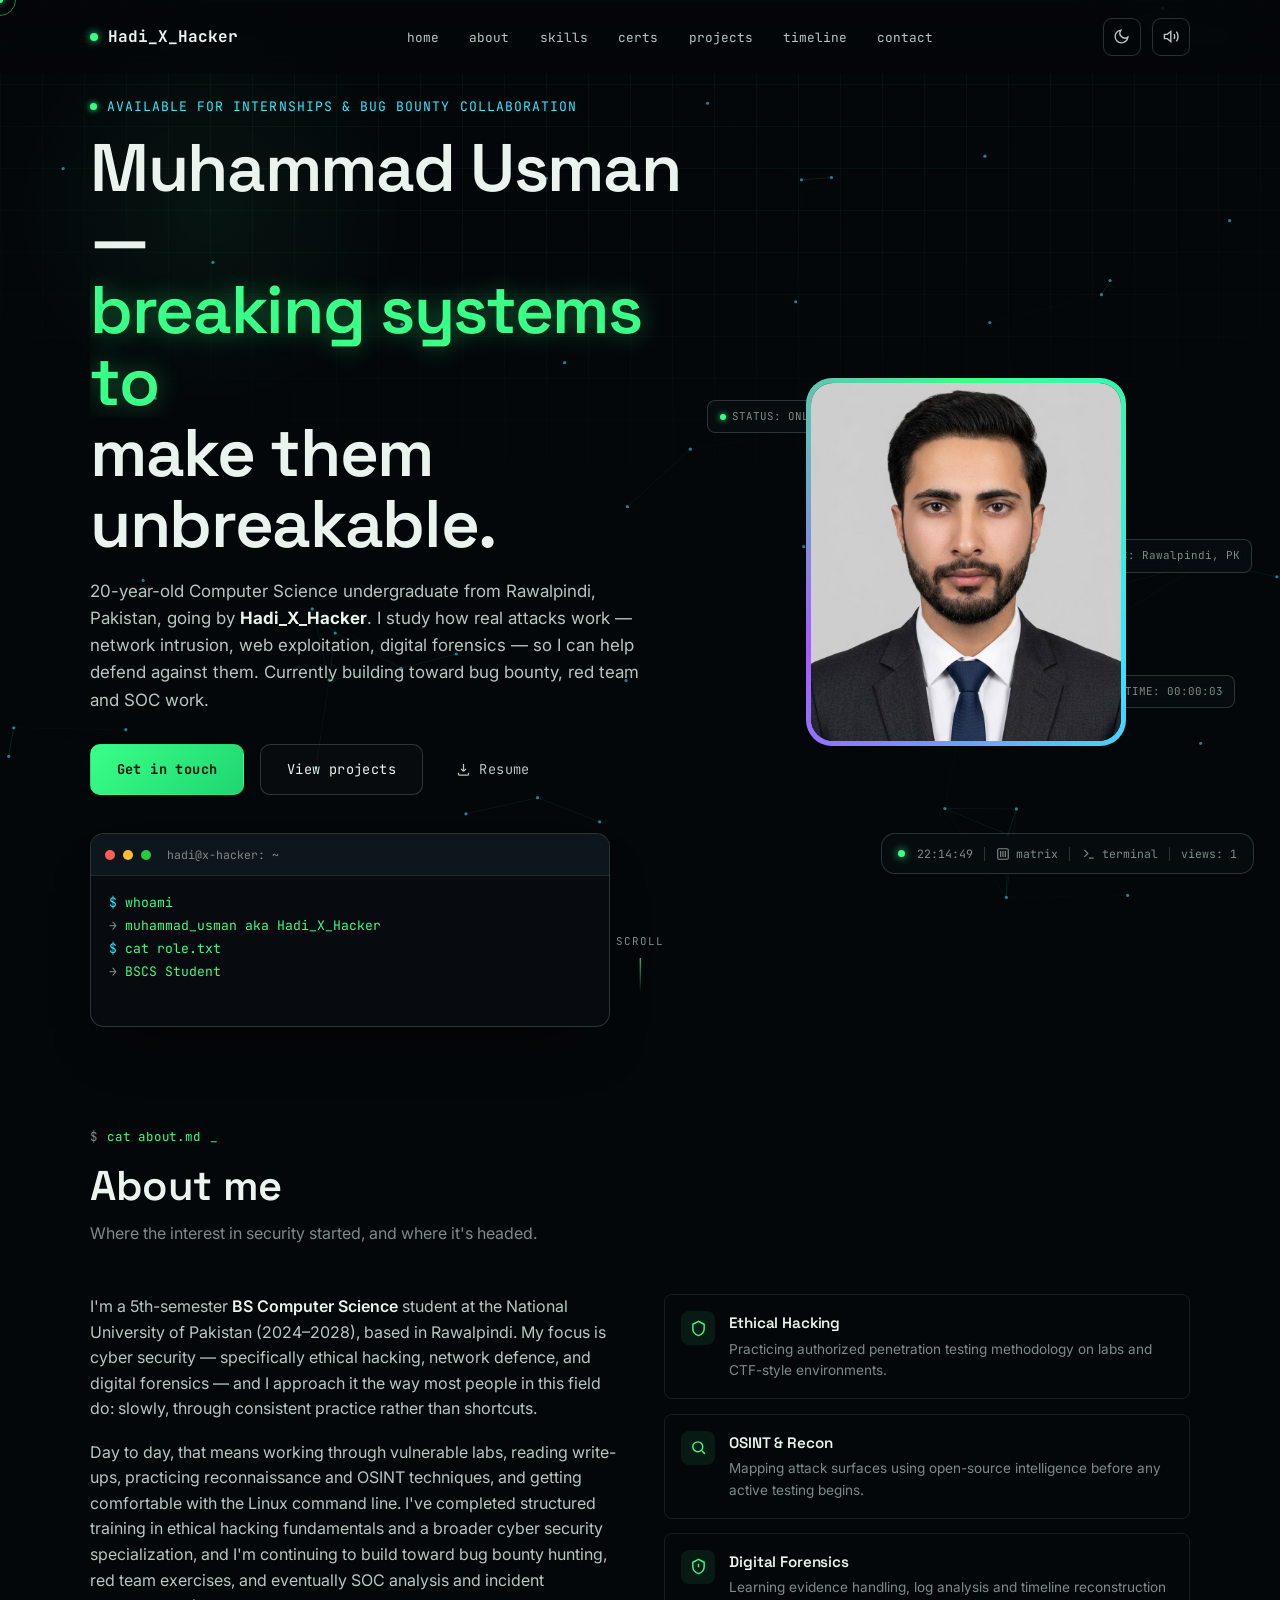
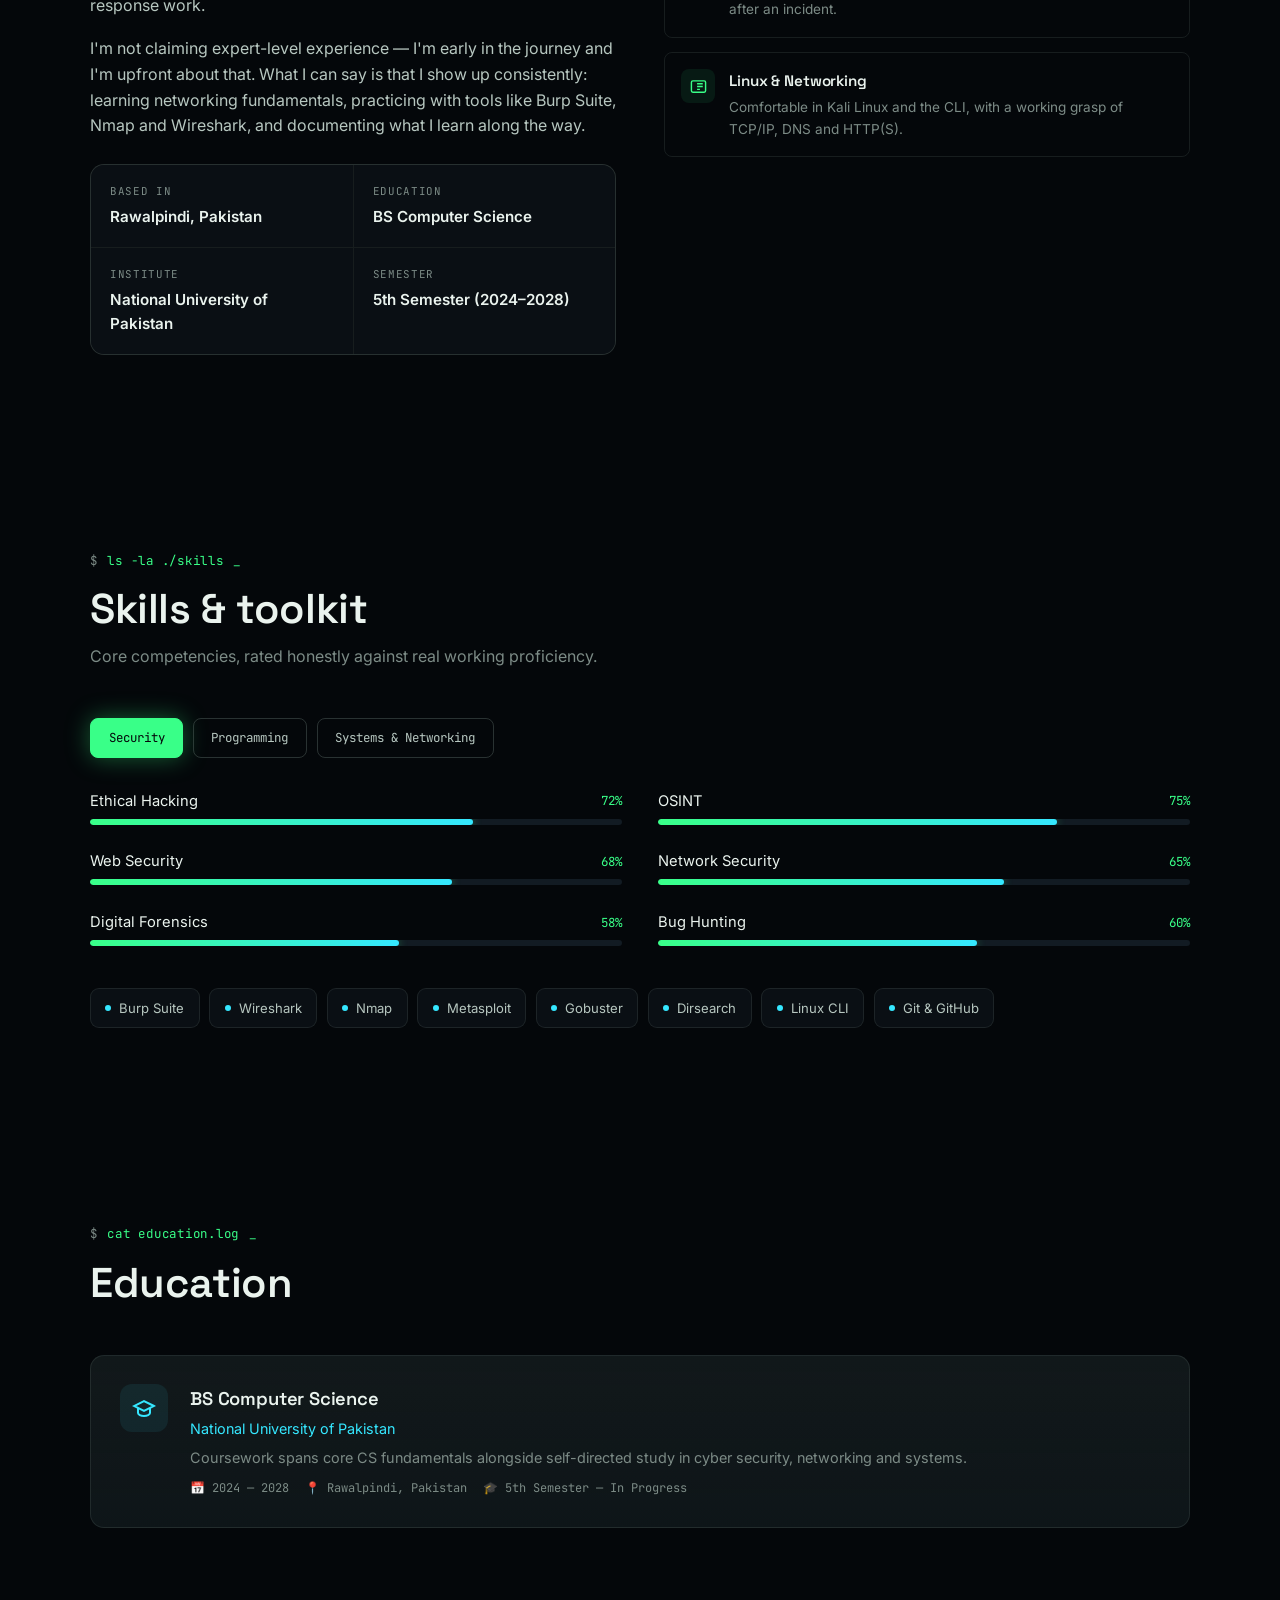
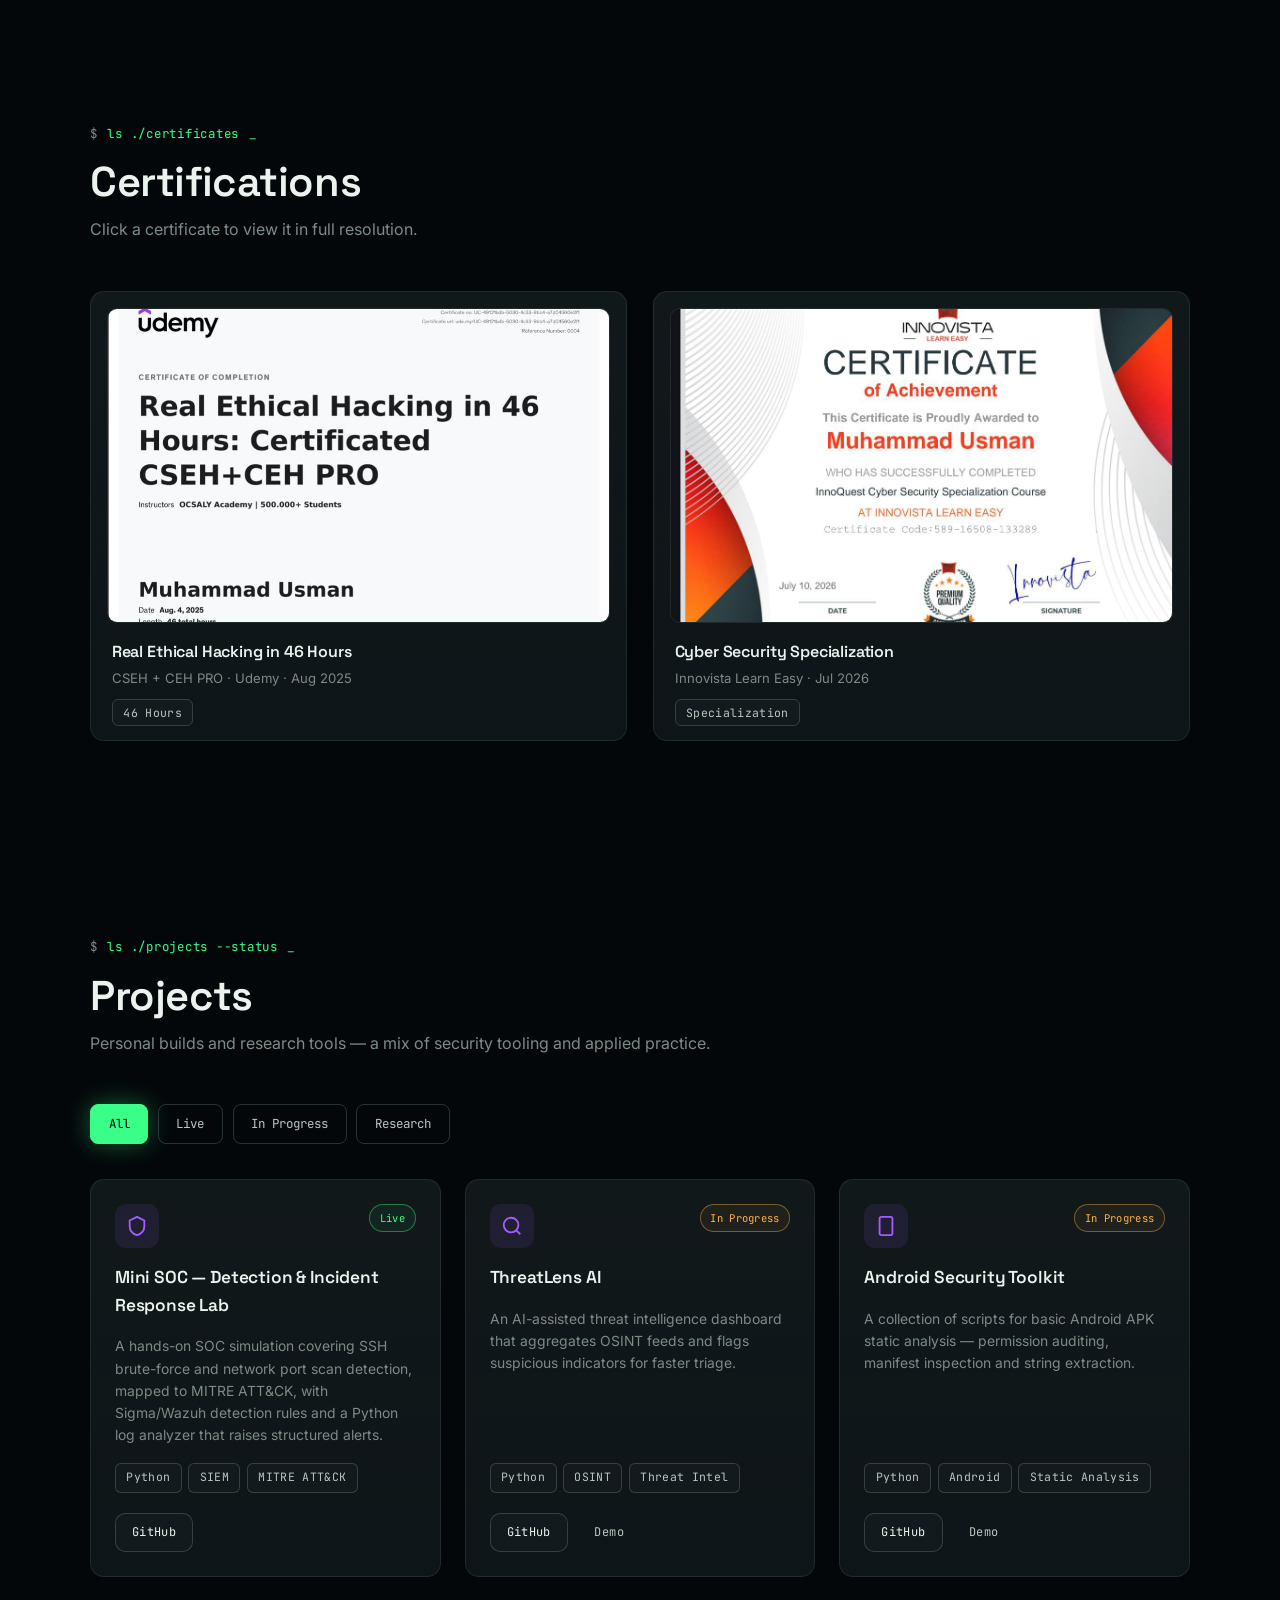
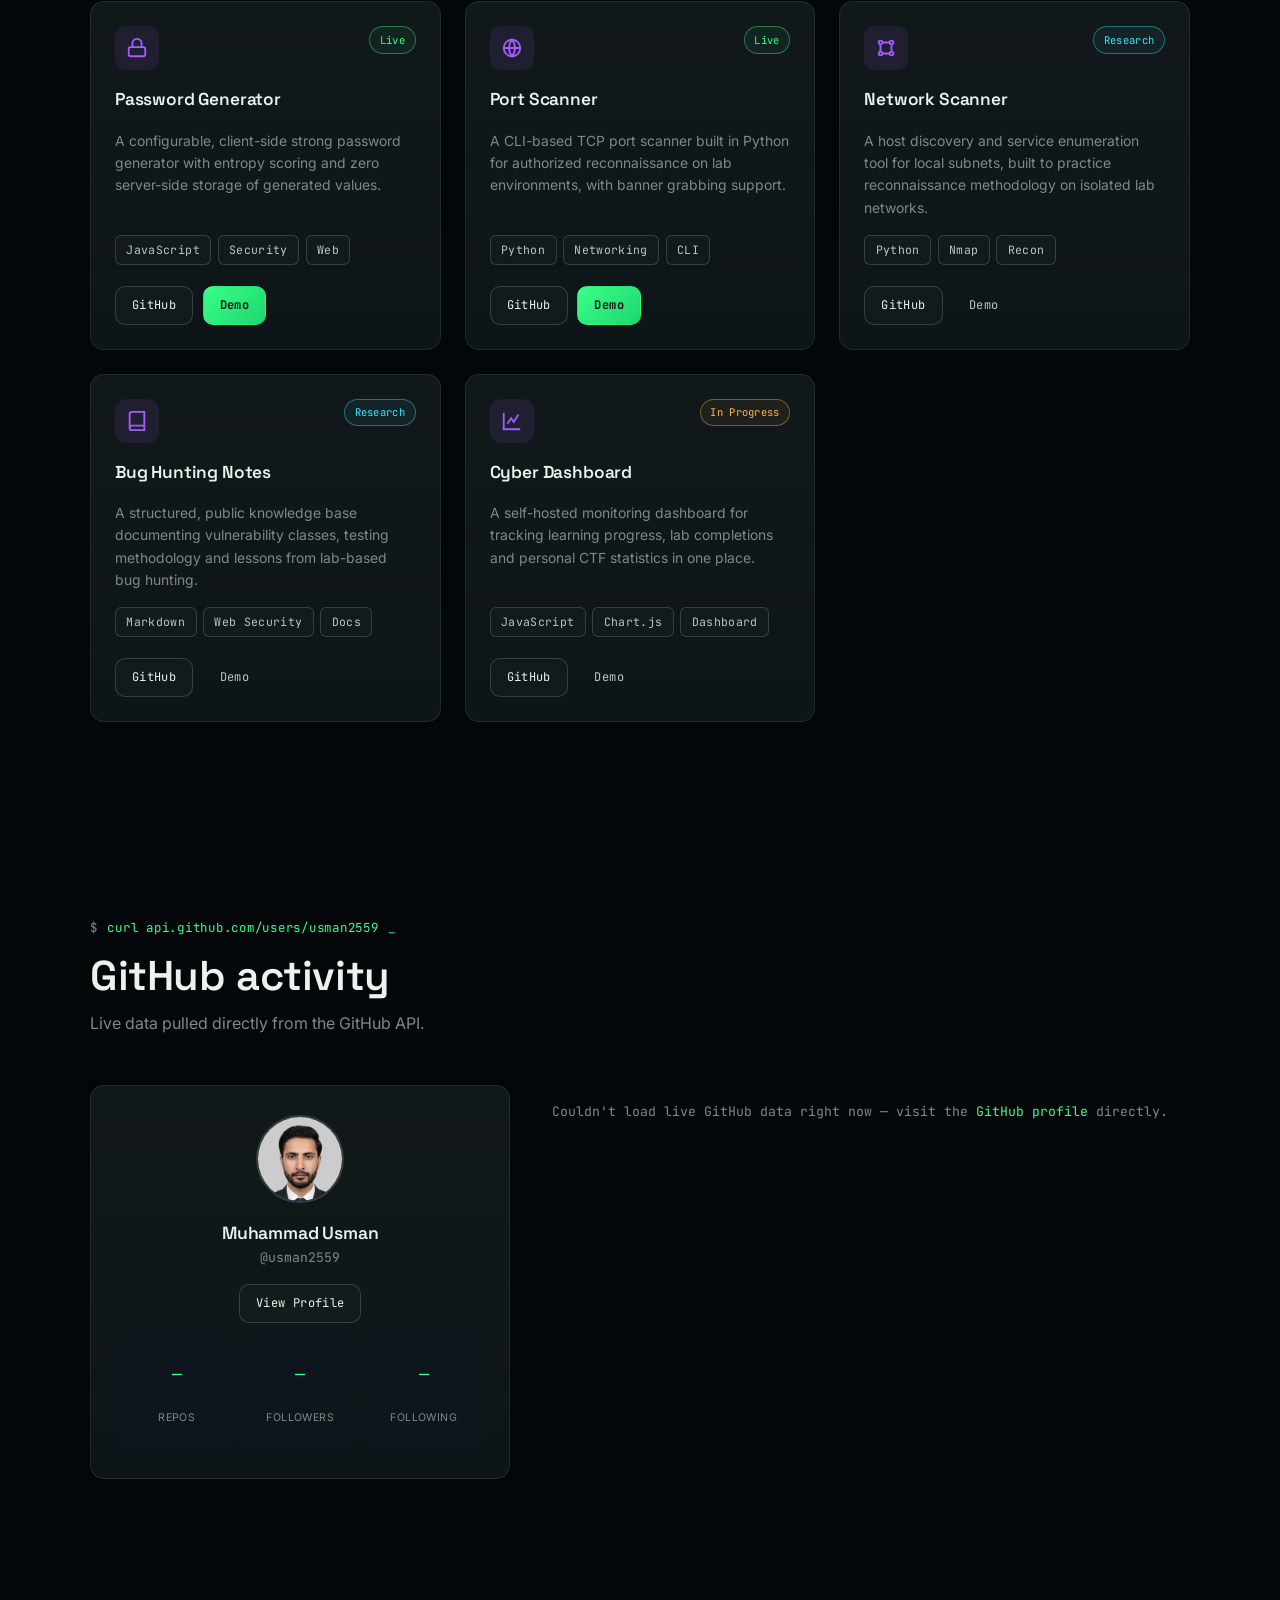
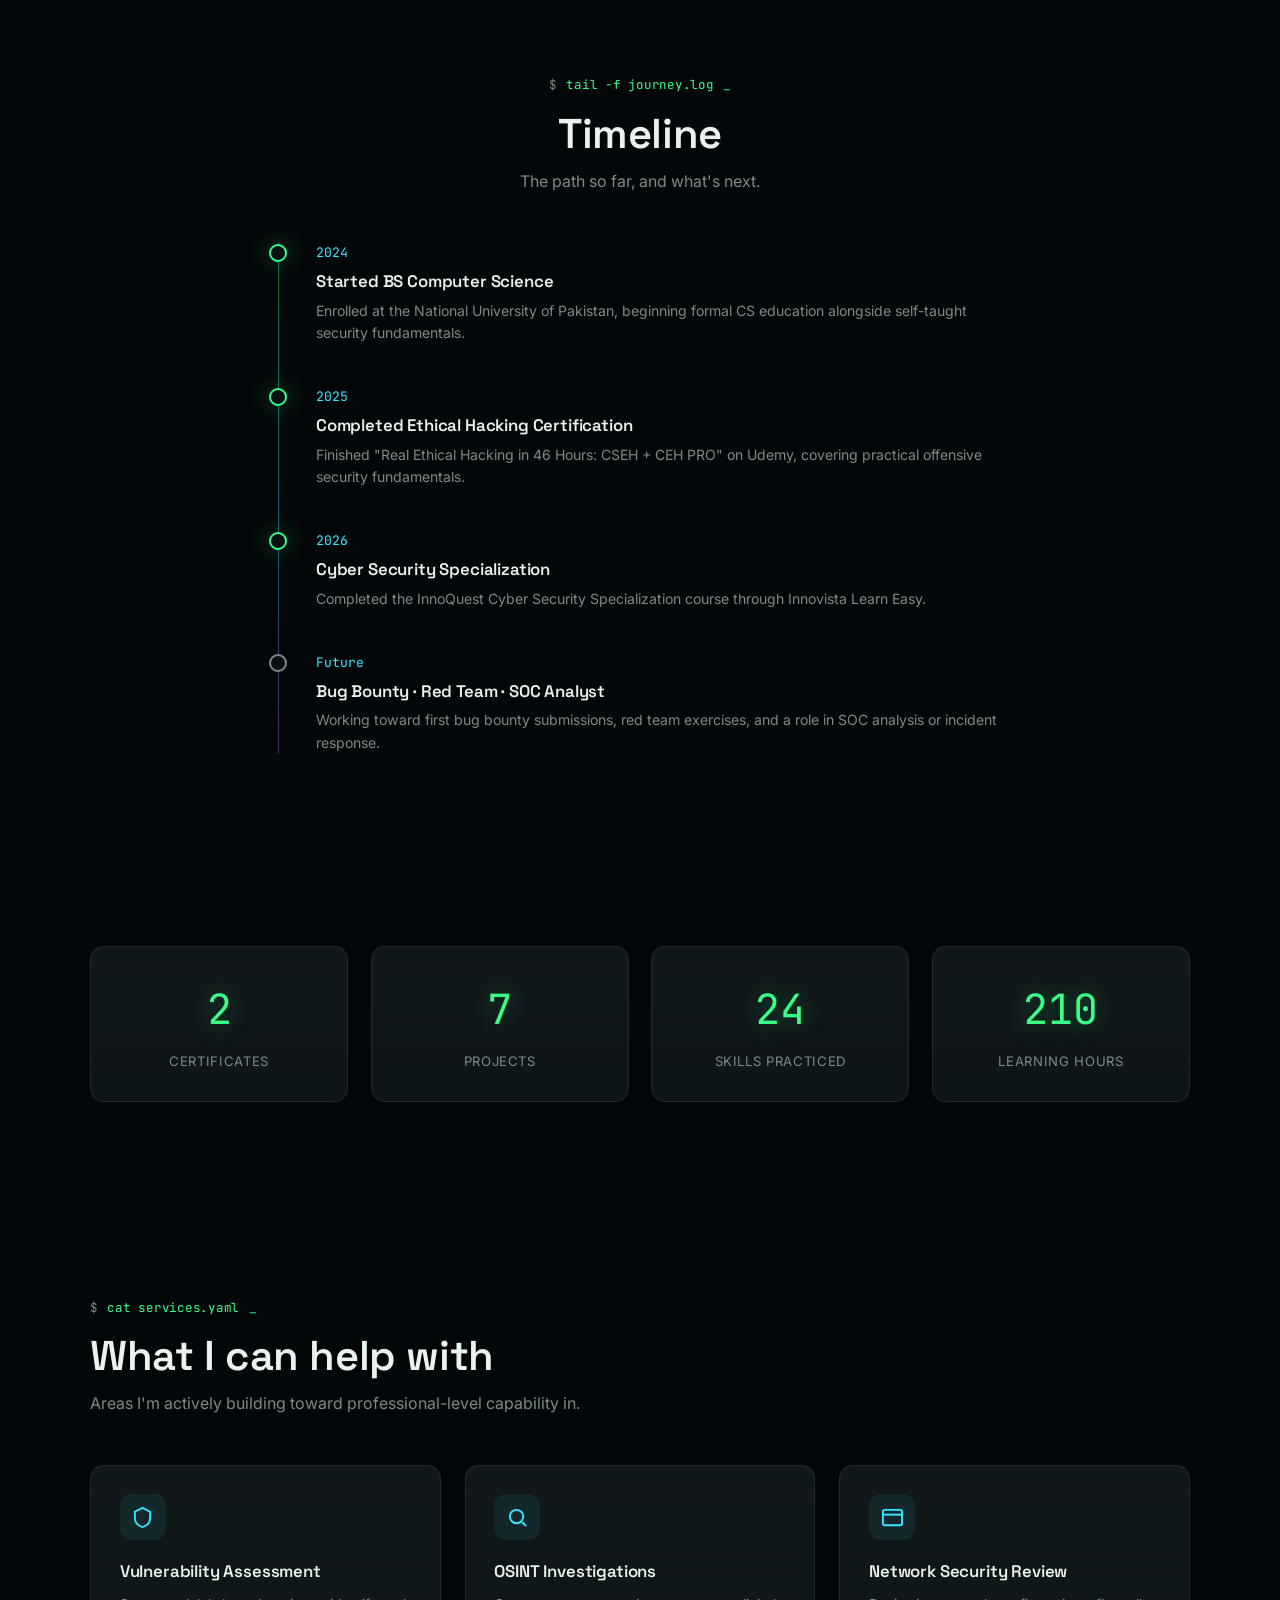
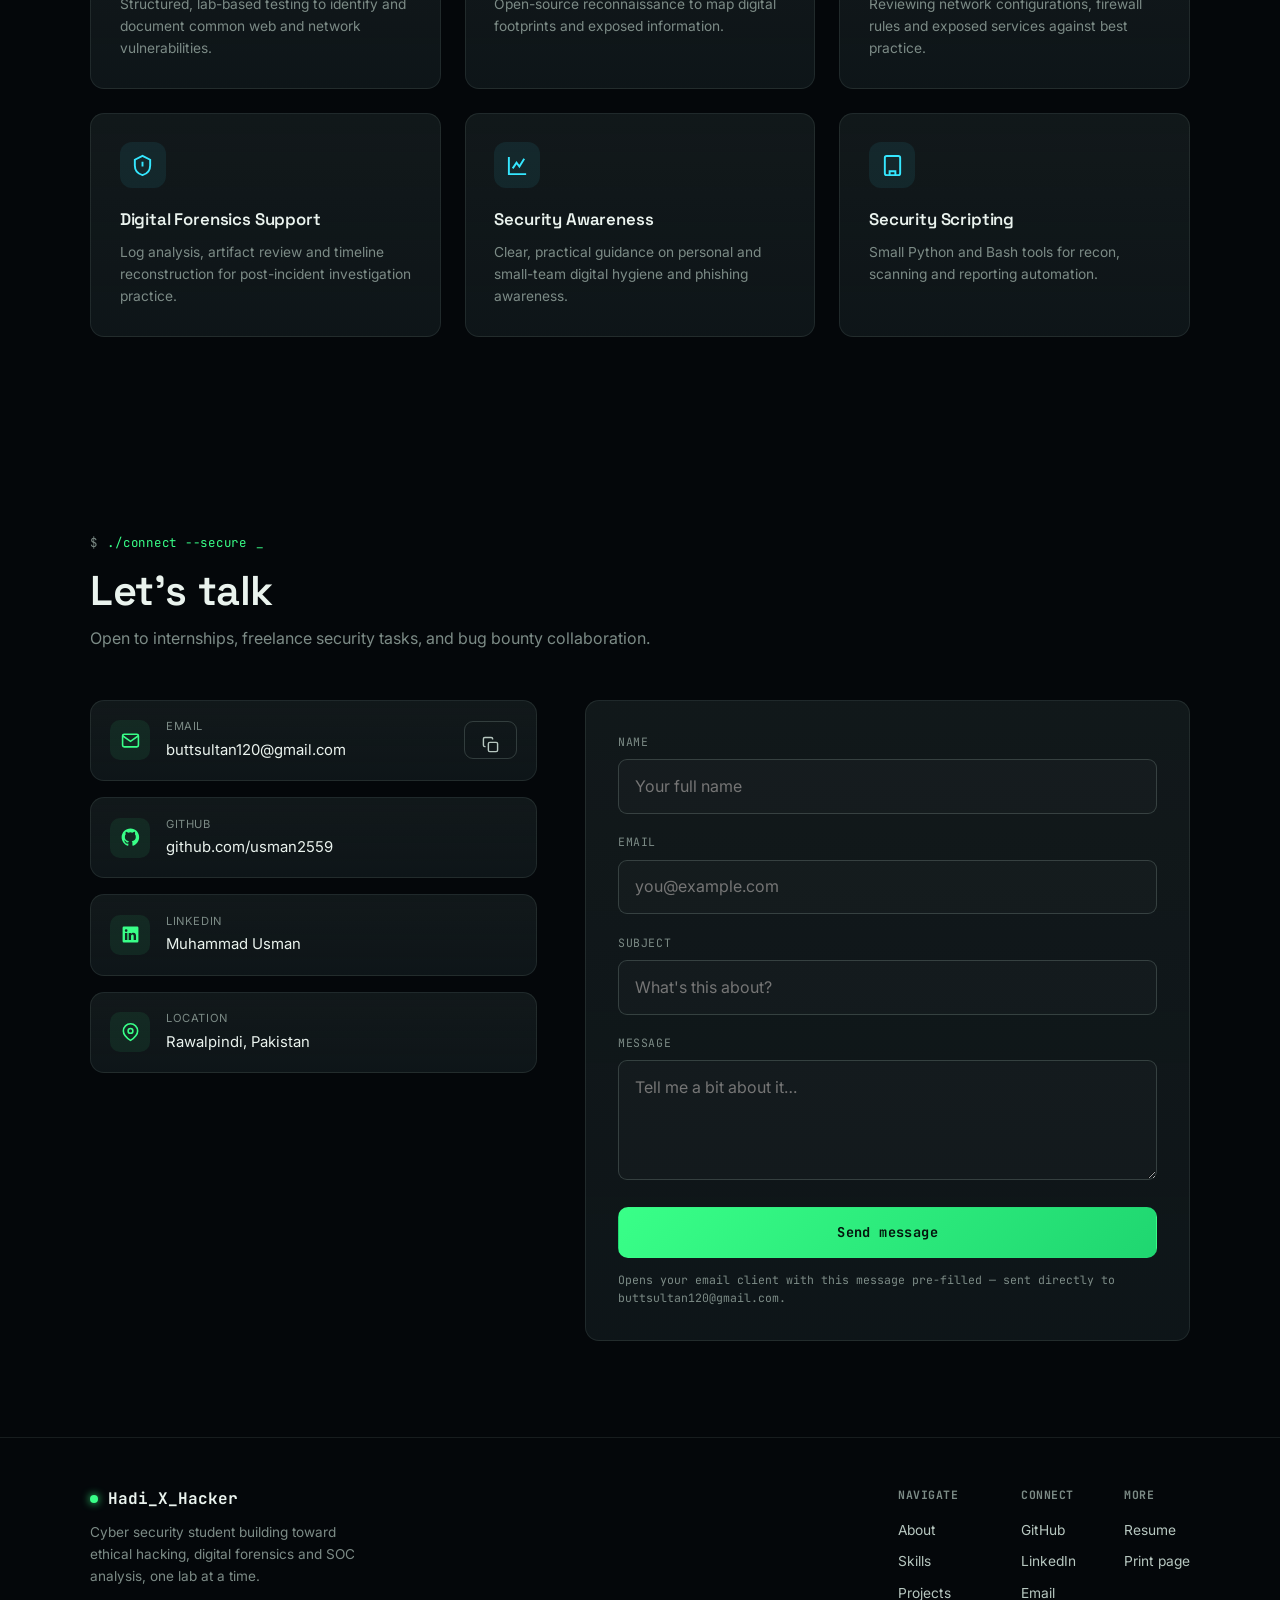
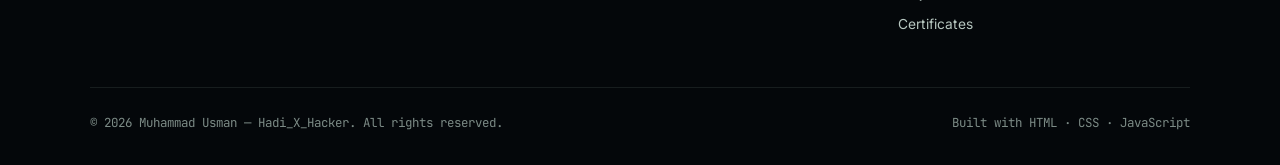
==== commit b3e0cb58: "Fix GitHub links and add Mini SOC Lab project" ====
--- a/index.html
+++ b/index.html
@@ -46,7 +46,7 @@
   "jobTitle": "Cyber Security Student & Ethical Hacker",
   "email": "buttsultan120@gmail.com",
   "sameAs": [
-    "https://github.com/ButtSultan",
+    "https://github.com/usman2559",
     "https://pk.linkedin.com/in/muhammad-usman-8ab9a5398"
   ],
   "address": {
@@ -403,6 +403,19 @@
 
       <div class="projects-grid" id="projects-grid">
 
+        <article class="project-card card" data-status="live">
+          <div class="project-top">
+            <div class="project-icon"><svg viewBox="0 0 24 24" fill="none" stroke="currentColor" stroke-width="2"><path d="M12 2 4 6v6c0 5 3.4 8.7 8 10 4.6-1.3 8-5 8-10V6l-8-4z"/></svg></div>
+            <span class="status-pill status-live">Live</span>
+          </div>
+          <h3>Mini SOC — Detection &amp; Incident Response Lab</h3>
+          <p>A hands-on SOC simulation covering SSH brute-force and network port scan detection, mapped to MITRE ATT&amp;CK, with Sigma/Wazuh detection rules and a Python log analyzer that raises structured alerts.</p>
+          <div class="project-tags"><span class="tag">Python</span><span class="tag">SIEM</span><span class="tag">MITRE ATT&amp;CK</span></div>
+          <div class="project-actions">
+            <a href="https://github.com/usman2559/mini-soc-lab" target="_blank" rel="noopener" class="btn btn-outline btn-sm">GitHub</a>
+          </div>
+        </article>
+
         <article class="project-card card" data-status="progress">
           <div class="project-top">
             <div class="project-icon"><svg viewBox="0 0 24 24" fill="none" stroke="currentColor" stroke-width="2"><circle cx="11" cy="11" r="8"/><path d="m21 21-4.3-4.3"/></svg></div>
@@ -412,7 +425,7 @@
           <p>An AI-assisted threat intelligence dashboard that aggregates OSINT feeds and flags suspicious indicators for faster triage.</p>
           <div class="project-tags"><span class="tag">Python</span><span class="tag">OSINT</span><span class="tag">Threat Intel</span></div>
           <div class="project-actions">
-            <a href="https://github.com/ButtSultan" target="_blank" rel="noopener" class="btn btn-outline btn-sm">GitHub</a>
+            <a href="https://github.com/usman2559/threatlens-ai" target="_blank" rel="noopener" class="btn btn-outline btn-sm">GitHub</a>
             <a href="#" class="btn btn-ghost btn-sm disabled-link" data-toast="Live demo isn't published yet — check back soon.">Demo</a>
           </div>
         </article>
@@ -426,7 +439,7 @@
           <p>A collection of scripts for basic Android APK static analysis — permission auditing, manifest inspection and string extraction.</p>
           <div class="project-tags"><span class="tag">Python</span><span class="tag">Android</span><span class="tag">Static Analysis</span></div>
           <div class="project-actions">
-            <a href="https://github.com/ButtSultan" target="_blank" rel="noopener" class="btn btn-outline btn-sm">GitHub</a>
+            <a href="https://github.com/usman2559" target="_blank" rel="noopener" class="btn btn-outline btn-sm">GitHub</a>
             <a href="#" class="btn btn-ghost btn-sm disabled-link" data-toast="Live demo isn't published yet — check back soon.">Demo</a>
           </div>
         </article>
@@ -440,8 +453,8 @@
           <p>A configurable, client-side strong password generator with entropy scoring and zero server-side storage of generated values.</p>
           <div class="project-tags"><span class="tag">JavaScript</span><span class="tag">Security</span><span class="tag">Web</span></div>
           <div class="project-actions">
-            <a href="https://github.com/ButtSultan" target="_blank" rel="noopener" class="btn btn-outline btn-sm">GitHub</a>
-            <a href="https://github.com/ButtSultan" target="_blank" rel="noopener" class="btn btn-primary btn-sm">Demo</a>
+            <a href="https://github.com/usman2559" target="_blank" rel="noopener" class="btn btn-outline btn-sm">GitHub</a>
+            <a href="https://github.com/usman2559" target="_blank" rel="noopener" class="btn btn-primary btn-sm">Demo</a>
           </div>
         </article>
 
@@ -454,8 +467,8 @@
           <p>A CLI-based TCP port scanner built in Python for authorized reconnaissance on lab environments, with banner grabbing support.</p>
           <div class="project-tags"><span class="tag">Python</span><span class="tag">Networking</span><span class="tag">CLI</span></div>
           <div class="project-actions">
-            <a href="https://github.com/ButtSultan" target="_blank" rel="noopener" class="btn btn-outline btn-sm">GitHub</a>
-            <a href="https://github.com/ButtSultan" target="_blank" rel="noopener" class="btn btn-primary btn-sm">Demo</a>
+            <a href="https://github.com/usman2559" target="_blank" rel="noopener" class="btn btn-outline btn-sm">GitHub</a>
+            <a href="https://github.com/usman2559" target="_blank" rel="noopener" class="btn btn-primary btn-sm">Demo</a>
           </div>
         </article>
 
@@ -468,7 +481,7 @@
           <p>A host discovery and service enumeration tool for local subnets, built to practice reconnaissance methodology on isolated lab networks.</p>
           <div class="project-tags"><span class="tag">Python</span><span class="tag">Nmap</span><span class="tag">Recon</span></div>
           <div class="project-actions">
-            <a href="https://github.com/ButtSultan" target="_blank" rel="noopener" class="btn btn-outline btn-sm">GitHub</a>
+            <a href="https://github.com/usman2559" target="_blank" rel="noopener" class="btn btn-outline btn-sm">GitHub</a>
             <a href="#" class="btn btn-ghost btn-sm disabled-link" data-toast="Still in research phase — no public demo yet.">Demo</a>
           </div>
         </article>
@@ -482,7 +495,7 @@
           <p>A structured, public knowledge base documenting vulnerability classes, testing methodology and lessons from lab-based bug hunting.</p>
           <div class="project-tags"><span class="tag">Markdown</span><span class="tag">Web Security</span><span class="tag">Docs</span></div>
           <div class="project-actions">
-            <a href="https://github.com/ButtSultan" target="_blank" rel="noopener" class="btn btn-outline btn-sm">GitHub</a>
+            <a href="https://github.com/usman2559" target="_blank" rel="noopener" class="btn btn-outline btn-sm">GitHub</a>
             <a href="#" class="btn btn-ghost btn-sm disabled-link" data-toast="Notes are being organized before publishing a demo.">Demo</a>
           </div>
         </article>
@@ -496,7 +509,7 @@
           <p>A self-hosted monitoring dashboard for tracking learning progress, lab completions and personal CTF statistics in one place.</p>
           <div class="project-tags"><span class="tag">JavaScript</span><span class="tag">Chart.js</span><span class="tag">Dashboard</span></div>
           <div class="project-actions">
-            <a href="https://github.com/ButtSultan" target="_blank" rel="noopener" class="btn btn-outline btn-sm">GitHub</a>
+            <a href="https://github.com/usman2559" target="_blank" rel="noopener" class="btn btn-outline btn-sm">GitHub</a>
             <a href="#" class="btn btn-ghost btn-sm disabled-link" data-toast="Live demo isn't published yet — check back soon.">Demo</a>
           </div>
         </article>
@@ -509,7 +522,7 @@
   <section class="section" id="github">
     <div class="container">
       <div class="section-head reveal">
-        <div class="eyebrow">curl api.github.com/users/ButtSultan <span class="blink">_</span></div>
+        <div class="eyebrow">curl api.github.com/users/usman2559 <span class="blink">_</span></div>
         <h2 class="section-title">GitHub activity</h2>
         <p class="section-sub">Live data pulled directly from the GitHub API.</p>
       </div>
@@ -518,8 +531,8 @@
         <div class="gh-profile card reveal">
           <div class="gh-avatar"><img id="gh-avatar-img" src="assets/images/profile.jpg" alt="GitHub avatar"></div>
           <h3 id="gh-name">Muhammad Usman</h3>
-          <div class="handle" id="gh-handle">@ButtSultan</div>
-          <a href="https://github.com/ButtSultan" target="_blank" rel="noopener" class="btn btn-outline btn-sm">View Profile</a>
+          <div class="handle" id="gh-handle">@usman2559</div>
+          <a href="https://github.com/usman2559" target="_blank" rel="noopener" class="btn btn-outline btn-sm">View Profile</a>
           <div class="gh-stats-mini">
             <div><div class="num" id="gh-repos-count">—</div><div class="lbl">Repos</div></div>
             <div><div class="num" id="gh-followers">—</div><div class="lbl">Followers</div></div>
@@ -658,9 +671,9 @@
               <svg viewBox="0 0 24 24" fill="none" stroke="currentColor" stroke-width="2"><rect x="9" y="9" width="13" height="13" rx="2"/><path d="M5 15H4a2 2 0 01-2-2V4a2 2 0 012-2h9a2 2 0 012 2v1"/></svg>
             </button>
           </div>
-          <a href="https://github.com/ButtSultan" target="_blank" rel="noopener" class="contact-row card">
+          <a href="https://github.com/usman2559" target="_blank" rel="noopener" class="contact-row card">
             <div class="ic"><svg viewBox="0 0 24 24" fill="currentColor"><path d="M12 .5C5.7.5.8 5.4.8 11.7c0 5 3.2 9.2 7.7 10.7.6.1.8-.3.8-.6v-2.1c-3.1.7-3.8-1.5-3.8-1.5-.5-1.3-1.2-1.6-1.2-1.6-1-.7.1-.7.1-.7 1.1.1 1.7 1.1 1.7 1.1 1 1.7 2.6 1.2 3.2.9.1-.7.4-1.2.7-1.5-2.5-.3-5.1-1.2-5.1-5.5 0-1.2.4-2.2 1.1-3-.1-.3-.5-1.5.1-3.1 0 0 .9-.3 3 1.1a10 10 0 015.4 0c2.1-1.4 3-1.1 3-1.1.6 1.6.2 2.8.1 3.1.7.8 1.1 1.8 1.1 3 0 4.3-2.6 5.2-5.1 5.5.4.4.8 1.1.8 2.2v3.3c0 .3.2.7.8.6 4.5-1.5 7.7-5.7 7.7-10.7C23.2 5.4 18.3.5 12 .5z"/></svg></div>
-            <div><div class="lbl">GitHub</div><div class="val">github.com/ButtSultan</div></div>
+            <div><div class="lbl">GitHub</div><div class="val">github.com/usman2559</div></div>
           </a>
           <a href="https://pk.linkedin.com/in/muhammad-usman-8ab9a5398" target="_blank" rel="noopener" class="contact-row card">
             <div class="ic"><svg viewBox="0 0 24 24" fill="currentColor"><path d="M20.5 2h-17A1.5 1.5 0 002 3.5v17A1.5 1.5 0 003.5 22h17a1.5 1.5 0 001.5-1.5v-17A1.5 1.5 0 0020.5 2zM8 19H5v-9h3zM6.5 8.7A1.7 1.7 0 118.2 7a1.7 1.7 0 01-1.7 1.7zM19 19h-3v-4.6c0-1.1 0-2.5-1.5-2.5s-1.8 1.2-1.8 2.4V19h-3v-9h2.9v1.3a3.1 3.1 0 012.8-1.5c3 0 3.6 2 3.6 4.5z"/></svg></div>
@@ -724,7 +737,7 @@
         </div>
         <div class="footer-col">
           <h5>Connect</h5>
-          <a href="https://github.com/ButtSultan" target="_blank" rel="noopener">GitHub</a>
+          <a href="https://github.com/usman2559" target="_blank" rel="noopener">GitHub</a>
           <a href="https://pk.linkedin.com/in/muhammad-usman-8ab9a5398" target="_blank" rel="noopener">LinkedIn</a>
           <a href="mailto:buttsultan120@gmail.com">Email</a>
         </div>
--- a/style.css
+++ b/style.css
@@ -148,11 +148,9 @@
 @keyframes ripple{ to{ transform:scale(3.2); opacity:0; } }
 
 .card{
-  background:linear-gradient(180deg, rgba(255,255,255,0.025), rgba(255,255,255,0.008));
+  background:linear-gradient(180deg, rgba(20,26,24,0.55), rgba(14,20,18,0.4)), var(--panel-2);
   border:1px solid var(--line);
   border-radius:var(--radius-md);
-  backdrop-filter:blur(14px);
-  -webkit-backdrop-filter:blur(14px);
   transition:transform .35s var(--ease), border-color .35s var(--ease), box-shadow .35s var(--ease);
 }
 .card:hover{ transform:translateY(-6px); border-color:rgba(57,255,136,0.35); box-shadow:0 18px 40px -22px rgba(0,0,0,0.7), var(--glow-green); }
@@ -207,14 +205,17 @@
     linear-gradient(90deg, rgba(57,255,136,0.045) 1px, transparent 1px);
   background-size:42px 42px;
   mask-image:radial-gradient(ellipse 80% 60% at 50% 0%, #000 40%, transparent 100%);
+  transform:translateZ(0);
+  will-change:transform;
 }
 
 .cursor-glow{
-  position:fixed; width:420px; height:420px; border-radius:50%;
+  position:fixed; top:0; left:0; width:420px; height:420px; border-radius:50%;
   background:radial-gradient(circle, rgba(57,255,136,0.06), transparent 70%);
-  pointer-events:none; z-index:1; transform:translate(-50%,-50%);
+  pointer-events:none; z-index:1; will-change:transform;
   transition:opacity .3s ease;
 }
+#bg-canvas, #matrix-canvas{ will-change:transform; contain:strict; }
 
 /* Custom cursor */
 .cursor-dot,.cursor-ring{
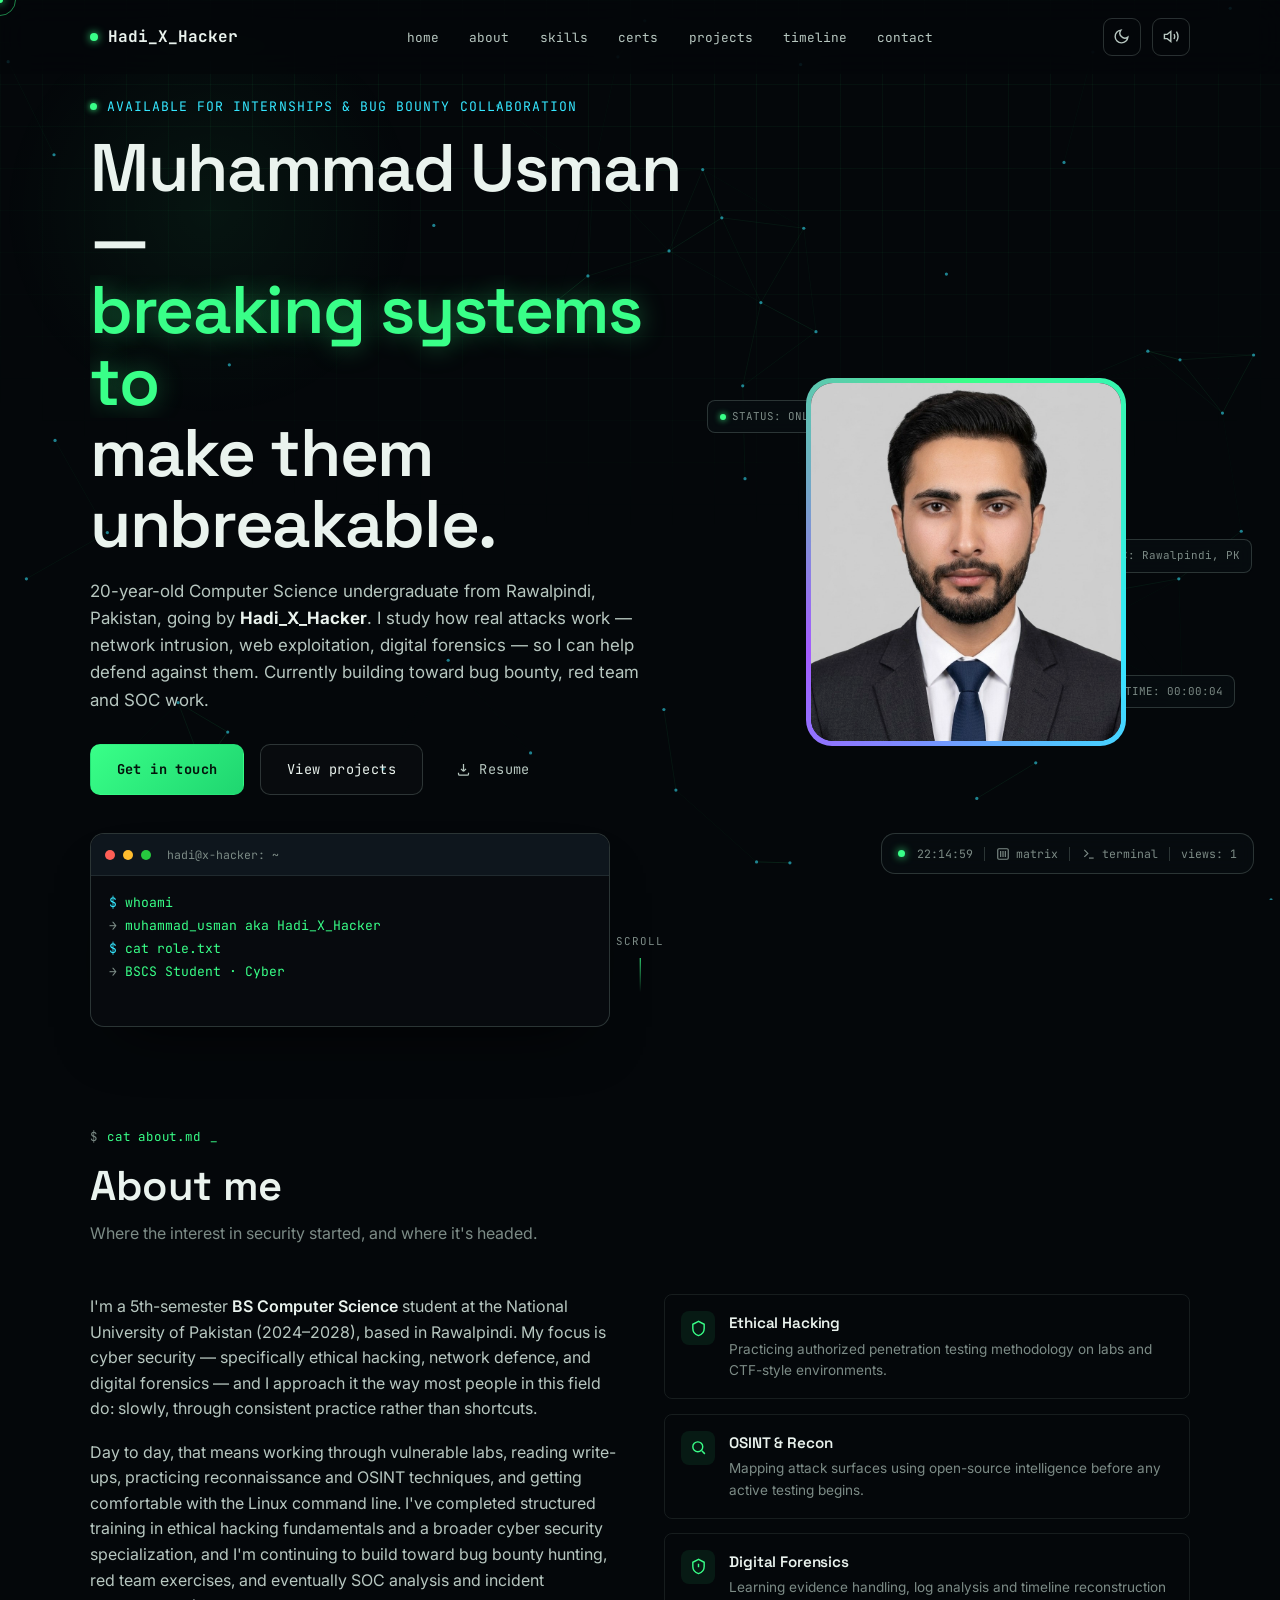
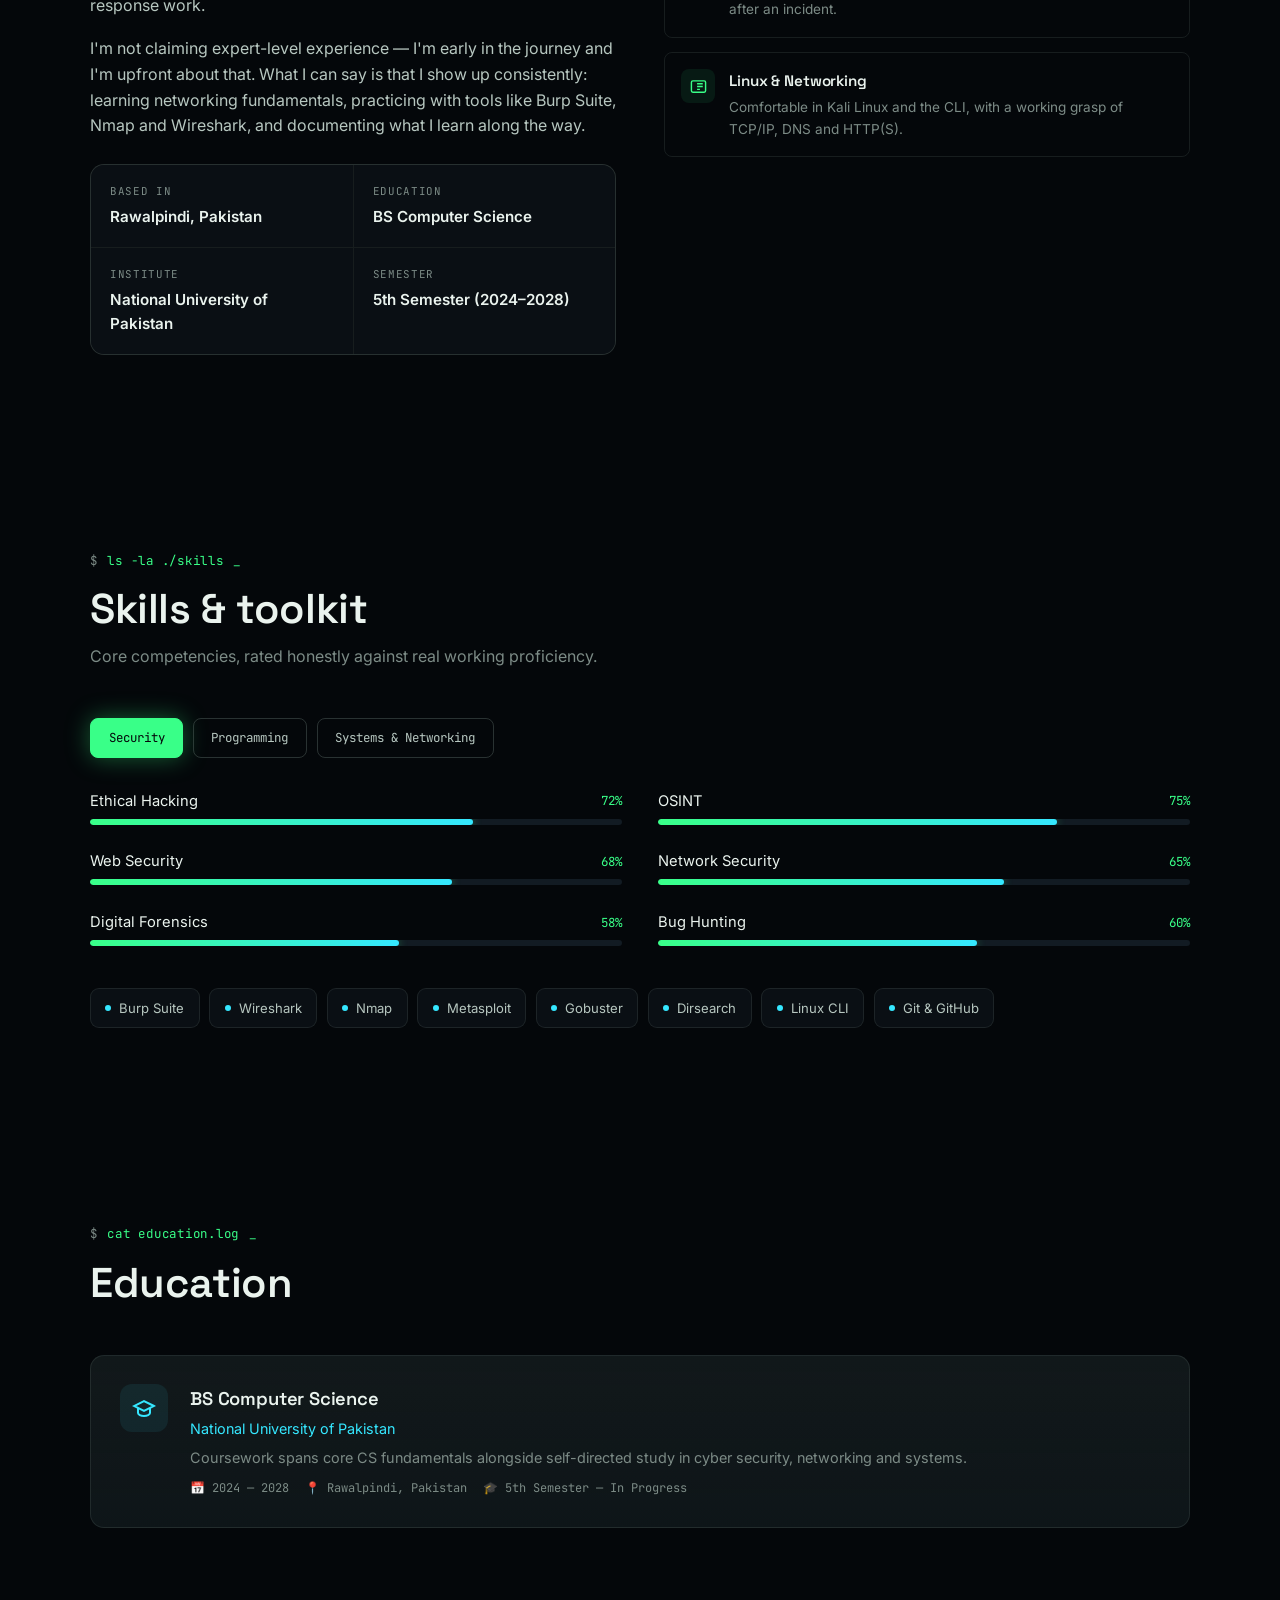
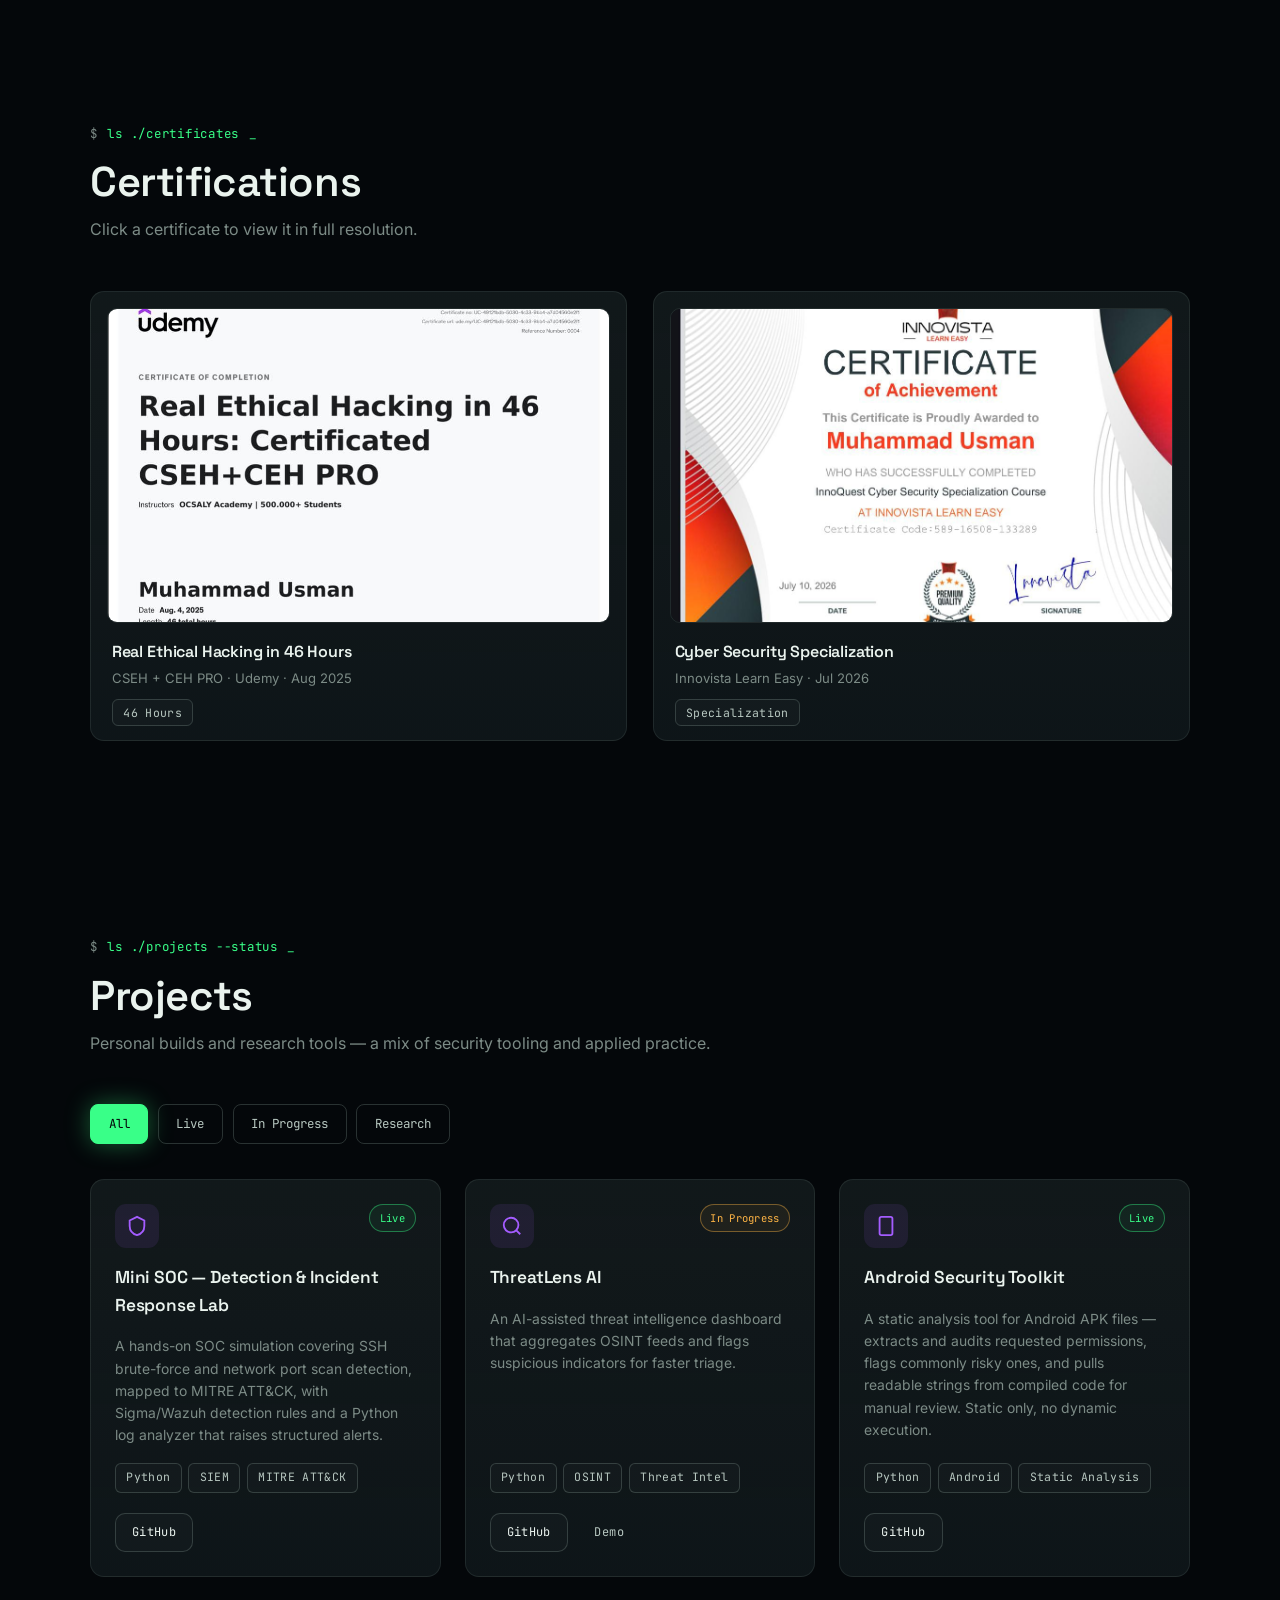
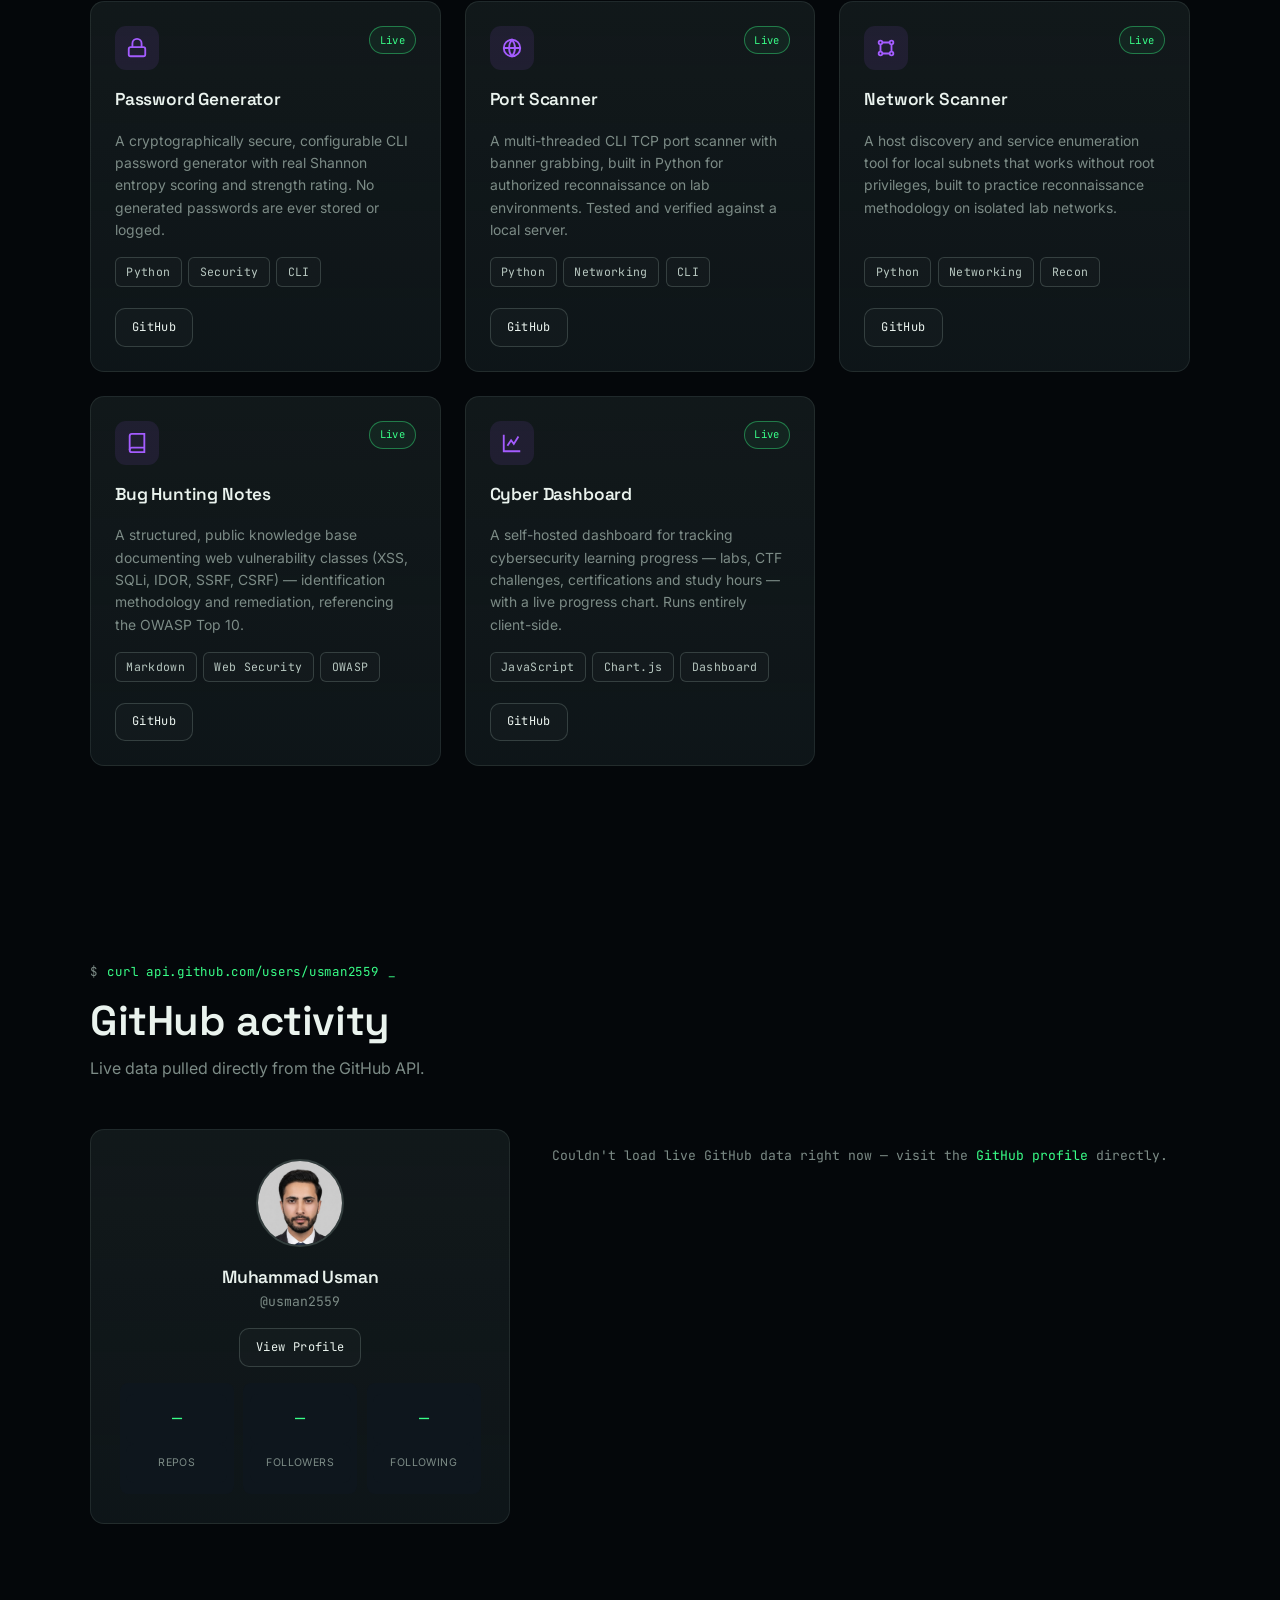
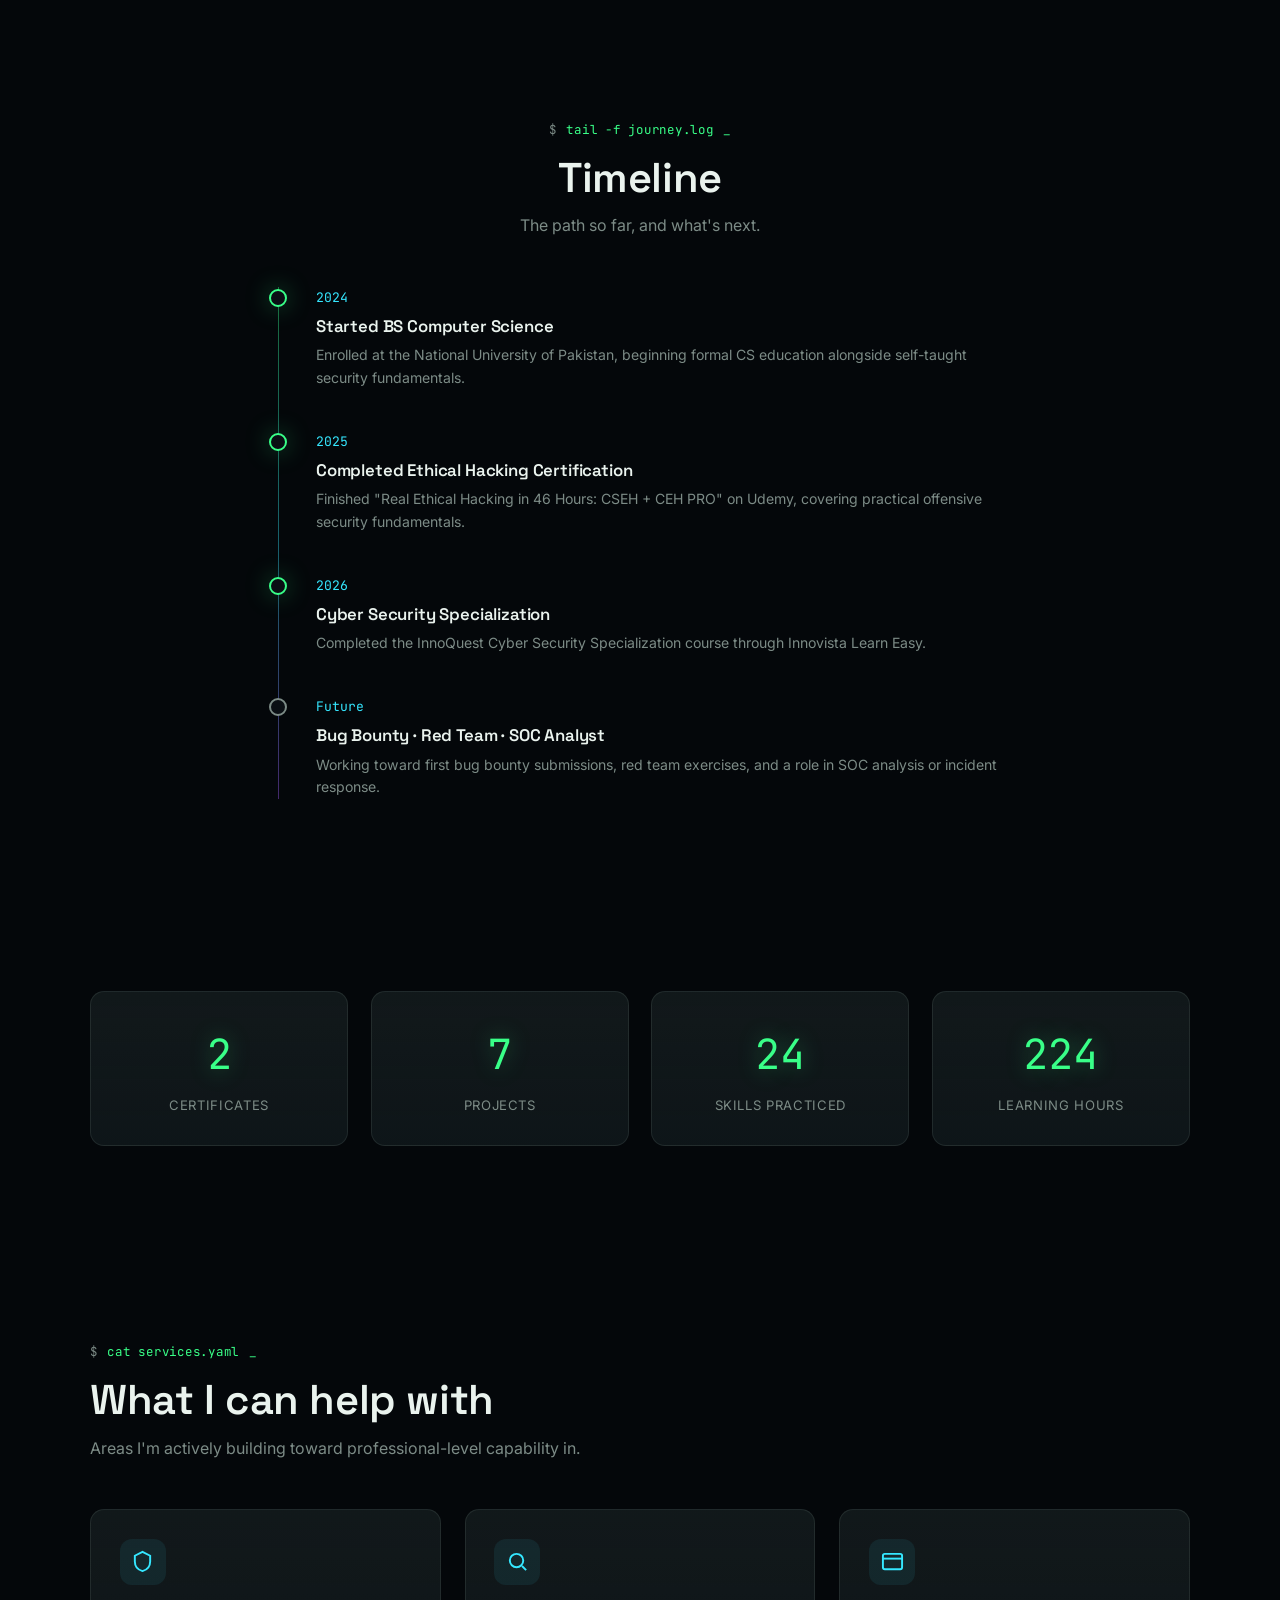
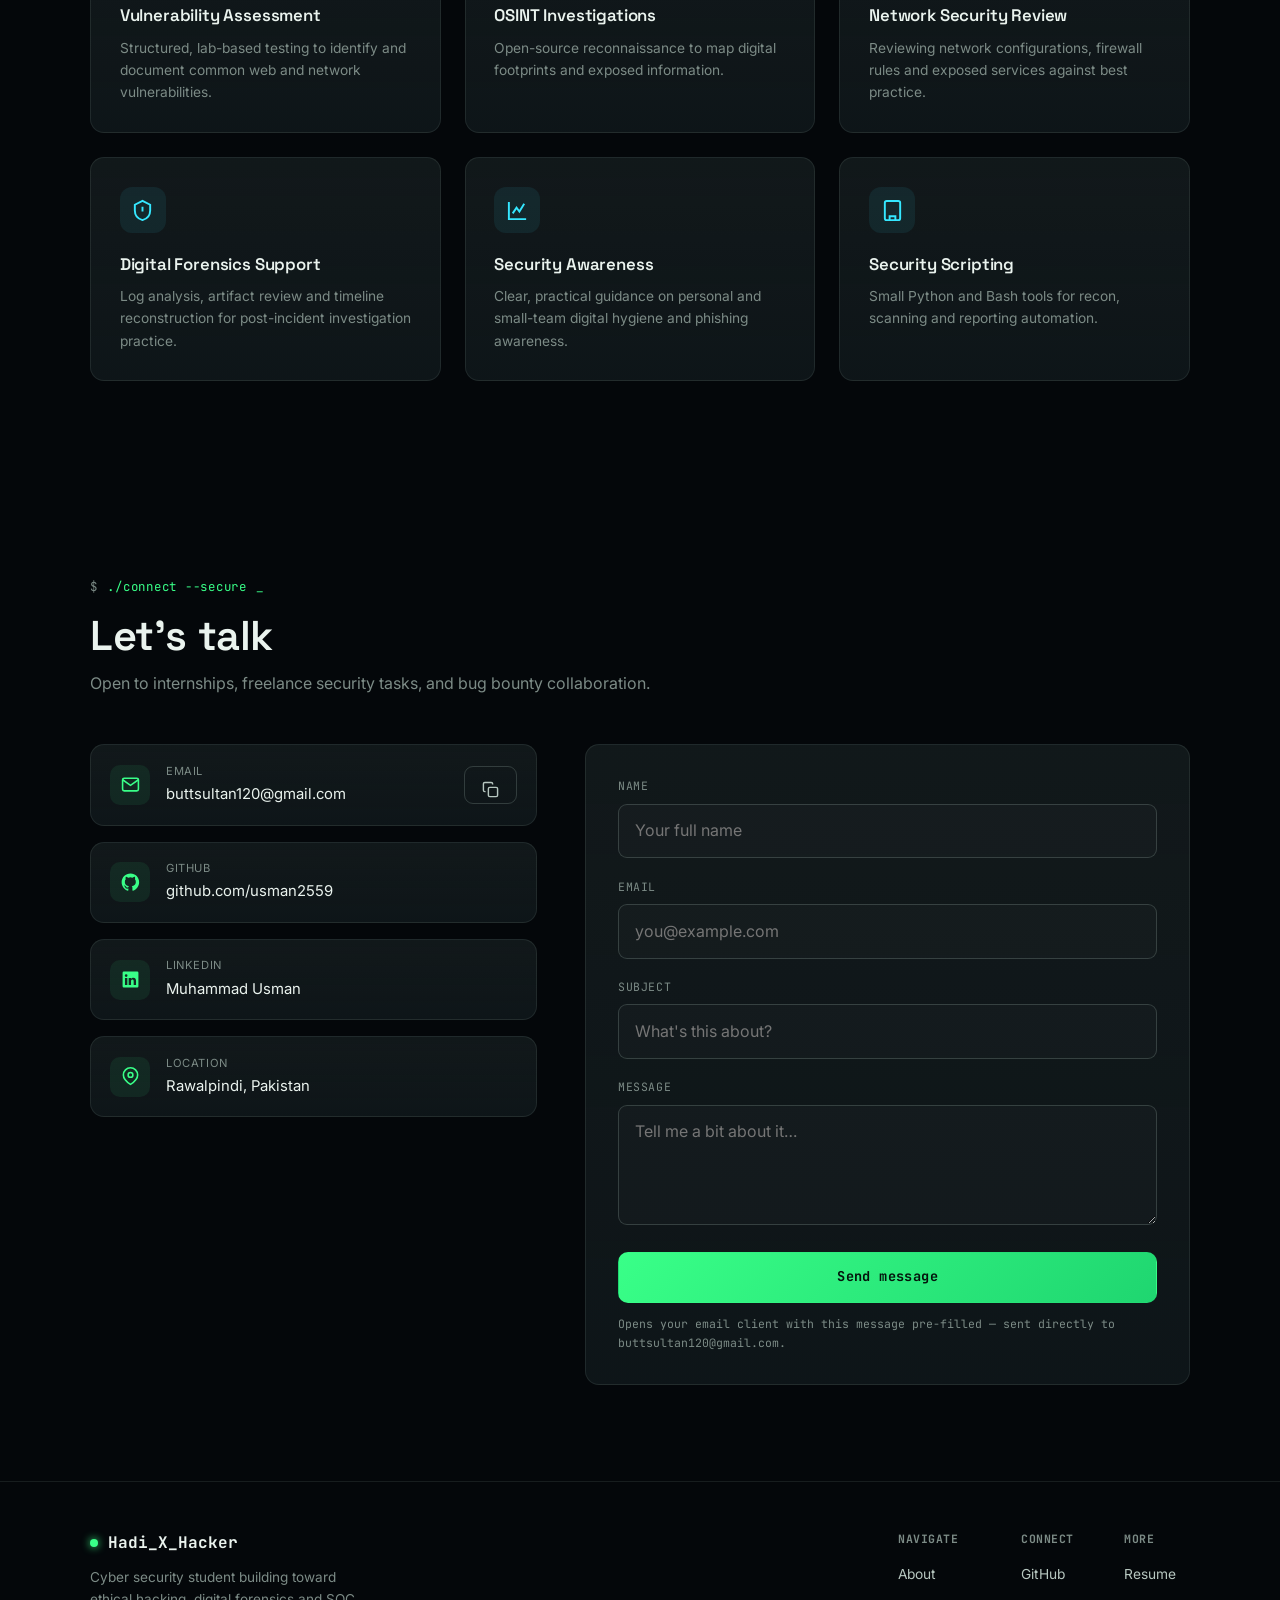
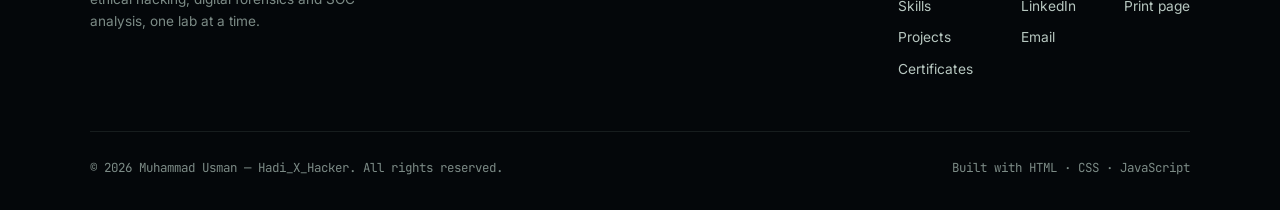
==== commit 4dcbd637: "Add all 6 new projects with real repo links" ====
--- a/index.html
+++ b/index.html
@@ -430,17 +430,16 @@
           </div>
         </article>
 
-        <article class="project-card card" data-status="progress">
+        <article class="project-card card" data-status="live">
           <div class="project-top">
             <div class="project-icon"><svg viewBox="0 0 24 24" fill="none" stroke="currentColor" stroke-width="2"><rect x="5" y="2" width="14" height="20" rx="2"/><path d="M12 18h.01"/></svg></div>
-            <span class="status-pill status-progress">In Progress</span>
+            <span class="status-pill status-live">Live</span>
           </div>
           <h3>Android Security Toolkit</h3>
-          <p>A collection of scripts for basic Android APK static analysis — permission auditing, manifest inspection and string extraction.</p>
+          <p>A static analysis tool for Android APK files — extracts and audits requested permissions, flags commonly risky ones, and pulls readable strings from compiled code for manual review. Static only, no dynamic execution.</p>
           <div class="project-tags"><span class="tag">Python</span><span class="tag">Android</span><span class="tag">Static Analysis</span></div>
           <div class="project-actions">
-            <a href="https://github.com/usman2559" target="_blank" rel="noopener" class="btn btn-outline btn-sm">GitHub</a>
-            <a href="#" class="btn btn-ghost btn-sm disabled-link" data-toast="Live demo isn't published yet — check back soon.">Demo</a>
+            <a href="https://github.com/usman2559/android-security-toolkit" target="_blank" rel="noopener" class="btn btn-outline btn-sm">GitHub</a>
           </div>
         </article>
 
@@ -450,11 +449,10 @@
             <span class="status-pill status-live">Live</span>
           </div>
           <h3>Password Generator</h3>
-          <p>A configurable, client-side strong password generator with entropy scoring and zero server-side storage of generated values.</p>
-          <div class="project-tags"><span class="tag">JavaScript</span><span class="tag">Security</span><span class="tag">Web</span></div>
+          <p>A cryptographically secure, configurable CLI password generator with real Shannon entropy scoring and strength rating. No generated passwords are ever stored or logged.</p>
+          <div class="project-tags"><span class="tag">Python</span><span class="tag">Security</span><span class="tag">CLI</span></div>
           <div class="project-actions">
-            <a href="https://github.com/usman2559" target="_blank" rel="noopener" class="btn btn-outline btn-sm">GitHub</a>
-            <a href="https://github.com/usman2559" target="_blank" rel="noopener" class="btn btn-primary btn-sm">Demo</a>
+            <a href="https://github.com/usman2559/password-generator" target="_blank" rel="noopener" class="btn btn-outline btn-sm">GitHub</a>
           </div>
         </article>
 
@@ -464,53 +462,49 @@
             <span class="status-pill status-live">Live</span>
           </div>
           <h3>Port Scanner</h3>
-          <p>A CLI-based TCP port scanner built in Python for authorized reconnaissance on lab environments, with banner grabbing support.</p>
+          <p>A multi-threaded CLI TCP port scanner with banner grabbing, built in Python for authorized reconnaissance on lab environments. Tested and verified against a local server.</p>
           <div class="project-tags"><span class="tag">Python</span><span class="tag">Networking</span><span class="tag">CLI</span></div>
           <div class="project-actions">
-            <a href="https://github.com/usman2559" target="_blank" rel="noopener" class="btn btn-outline btn-sm">GitHub</a>
-            <a href="https://github.com/usman2559" target="_blank" rel="noopener" class="btn btn-primary btn-sm">Demo</a>
+            <a href="https://github.com/usman2559/port-scanner" target="_blank" rel="noopener" class="btn btn-outline btn-sm">GitHub</a>
           </div>
         </article>
 
-        <article class="project-card card" data-status="research">
+        <article class="project-card card" data-status="live">
           <div class="project-top">
             <div class="project-icon"><svg viewBox="0 0 24 24" fill="none" stroke="currentColor" stroke-width="2"><circle cx="6" cy="6" r="2"/><circle cx="18" cy="6" r="2"/><circle cx="6" cy="18" r="2"/><circle cx="18" cy="18" r="2"/><path d="M8 6h8M6 8v8M18 8v8M8 18h8"/></svg></div>
-            <span class="status-pill status-research">Research</span>
+            <span class="status-pill status-live">Live</span>
           </div>
           <h3>Network Scanner</h3>
-          <p>A host discovery and service enumeration tool for local subnets, built to practice reconnaissance methodology on isolated lab networks.</p>
-          <div class="project-tags"><span class="tag">Python</span><span class="tag">Nmap</span><span class="tag">Recon</span></div>
+          <p>A host discovery and service enumeration tool for local subnets that works without root privileges, built to practice reconnaissance methodology on isolated lab networks.</p>
+          <div class="project-tags"><span class="tag">Python</span><span class="tag">Networking</span><span class="tag">Recon</span></div>
           <div class="project-actions">
-            <a href="https://github.com/usman2559" target="_blank" rel="noopener" class="btn btn-outline btn-sm">GitHub</a>
-            <a href="#" class="btn btn-ghost btn-sm disabled-link" data-toast="Still in research phase — no public demo yet.">Demo</a>
+            <a href="https://github.com/usman2559/network-scanner" target="_blank" rel="noopener" class="btn btn-outline btn-sm">GitHub</a>
           </div>
         </article>
 
-        <article class="project-card card" data-status="research">
+        <article class="project-card card" data-status="live">
           <div class="project-top">
             <div class="project-icon"><svg viewBox="0 0 24 24" fill="none" stroke="currentColor" stroke-width="2"><path d="M4 19.5A2.5 2.5 0 016.5 17H20"/><path d="M6.5 2H20v20H6.5A2.5 2.5 0 014 19.5v-15A2.5 2.5 0 016.5 2z"/></svg></div>
-            <span class="status-pill status-research">Research</span>
+            <span class="status-pill status-live">Live</span>
           </div>
           <h3>Bug Hunting Notes</h3>
-          <p>A structured, public knowledge base documenting vulnerability classes, testing methodology and lessons from lab-based bug hunting.</p>
-          <div class="project-tags"><span class="tag">Markdown</span><span class="tag">Web Security</span><span class="tag">Docs</span></div>
+          <p>A structured, public knowledge base documenting web vulnerability classes (XSS, SQLi, IDOR, SSRF, CSRF) — identification methodology and remediation, referencing the OWASP Top 10.</p>
+          <div class="project-tags"><span class="tag">Markdown</span><span class="tag">Web Security</span><span class="tag">OWASP</span></div>
           <div class="project-actions">
-            <a href="https://github.com/usman2559" target="_blank" rel="noopener" class="btn btn-outline btn-sm">GitHub</a>
-            <a href="#" class="btn btn-ghost btn-sm disabled-link" data-toast="Notes are being organized before publishing a demo.">Demo</a>
+            <a href="https://github.com/usman2559/bug-hunting-notes" target="_blank" rel="noopener" class="btn btn-outline btn-sm">GitHub</a>
           </div>
         </article>
 
-        <article class="project-card card" data-status="progress">
+        <article class="project-card card" data-status="live">
           <div class="project-top">
             <div class="project-icon"><svg viewBox="0 0 24 24" fill="none" stroke="currentColor" stroke-width="2"><path d="M3 3v18h18"/><path d="M7 15l4-6 3 4 5-8"/></svg></div>
-            <span class="status-pill status-progress">In Progress</span>
+            <span class="status-pill status-live">Live</span>
           </div>
           <h3>Cyber Dashboard</h3>
-          <p>A self-hosted monitoring dashboard for tracking learning progress, lab completions and personal CTF statistics in one place.</p>
+          <p>A self-hosted dashboard for tracking cybersecurity learning progress — labs, CTF challenges, certifications and study hours — with a live progress chart. Runs entirely client-side.</p>
           <div class="project-tags"><span class="tag">JavaScript</span><span class="tag">Chart.js</span><span class="tag">Dashboard</span></div>
           <div class="project-actions">
-            <a href="https://github.com/usman2559" target="_blank" rel="noopener" class="btn btn-outline btn-sm">GitHub</a>
-            <a href="#" class="btn btn-ghost btn-sm disabled-link" data-toast="Live demo isn't published yet — check back soon.">Demo</a>
+            <a href="https://github.com/usman2559/cyber-dashboard" target="_blank" rel="noopener" class="btn btn-outline btn-sm">GitHub</a>
           </div>
         </article>
 
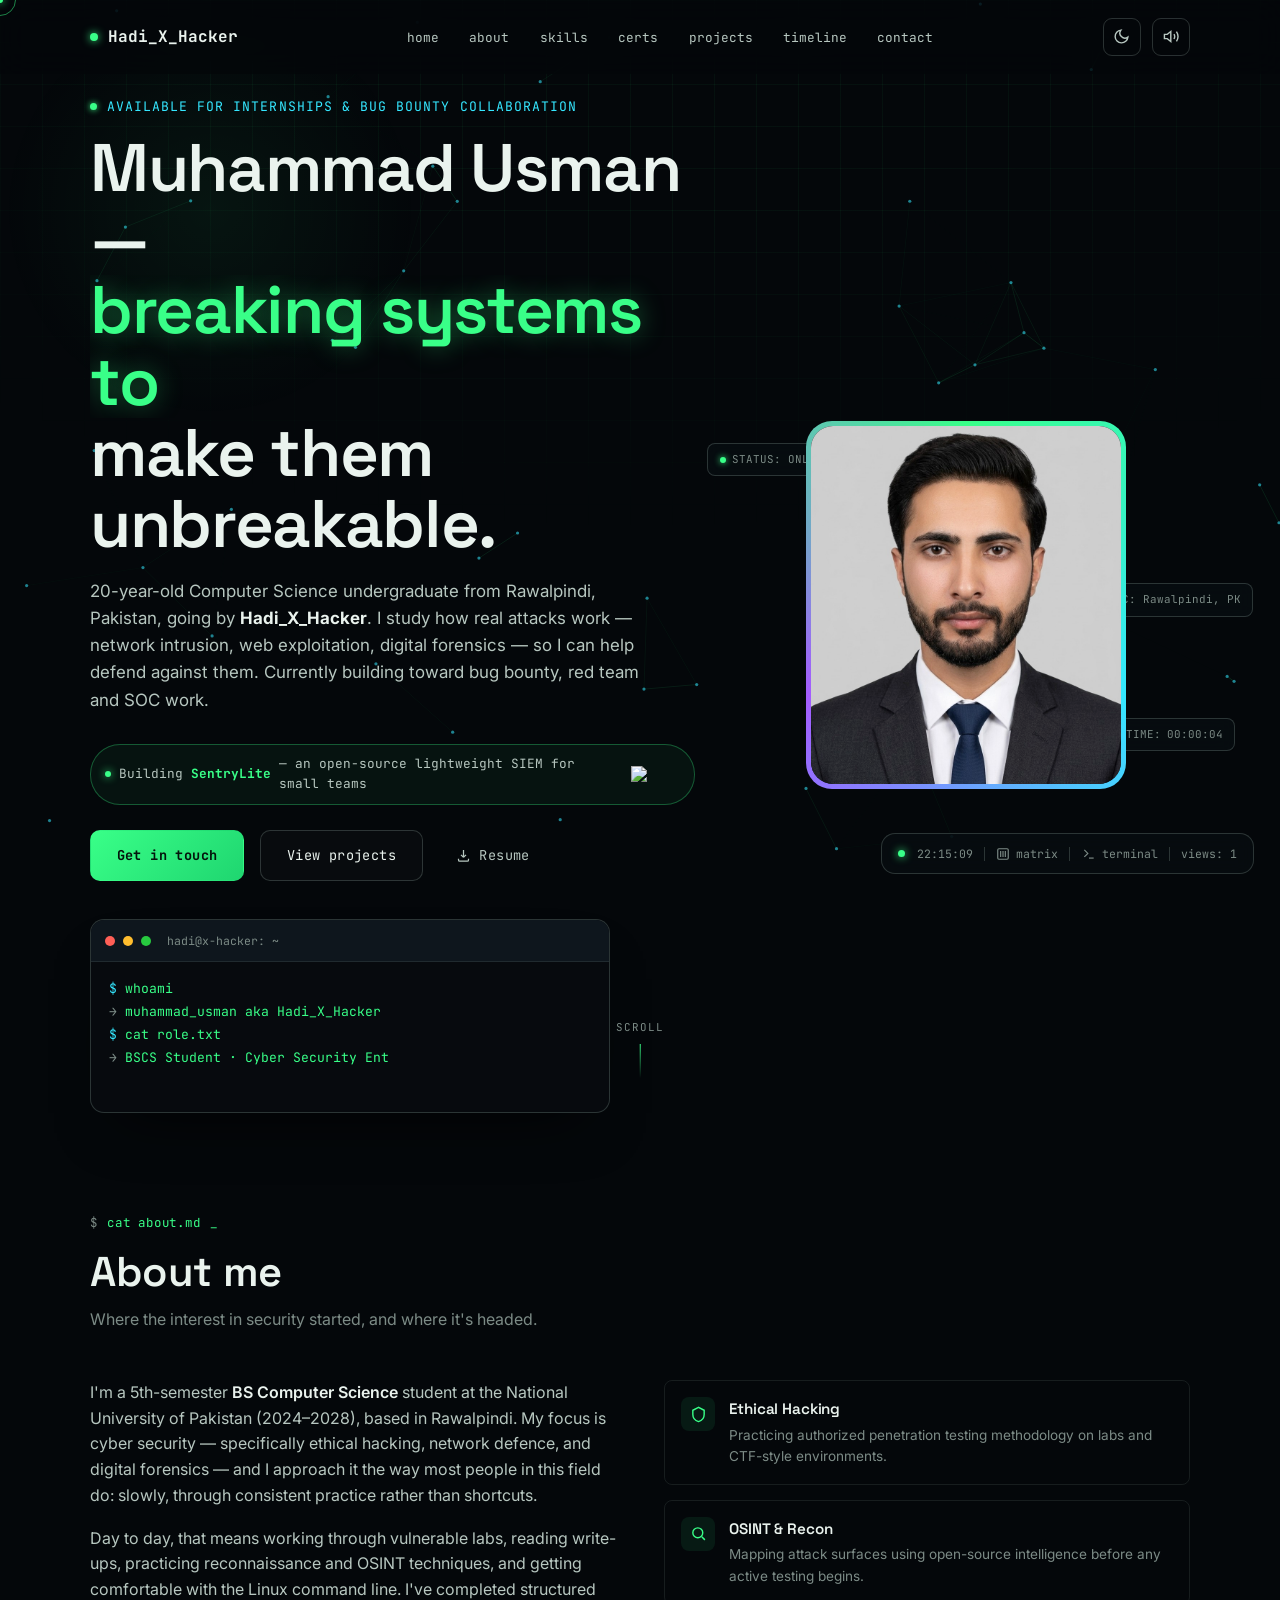
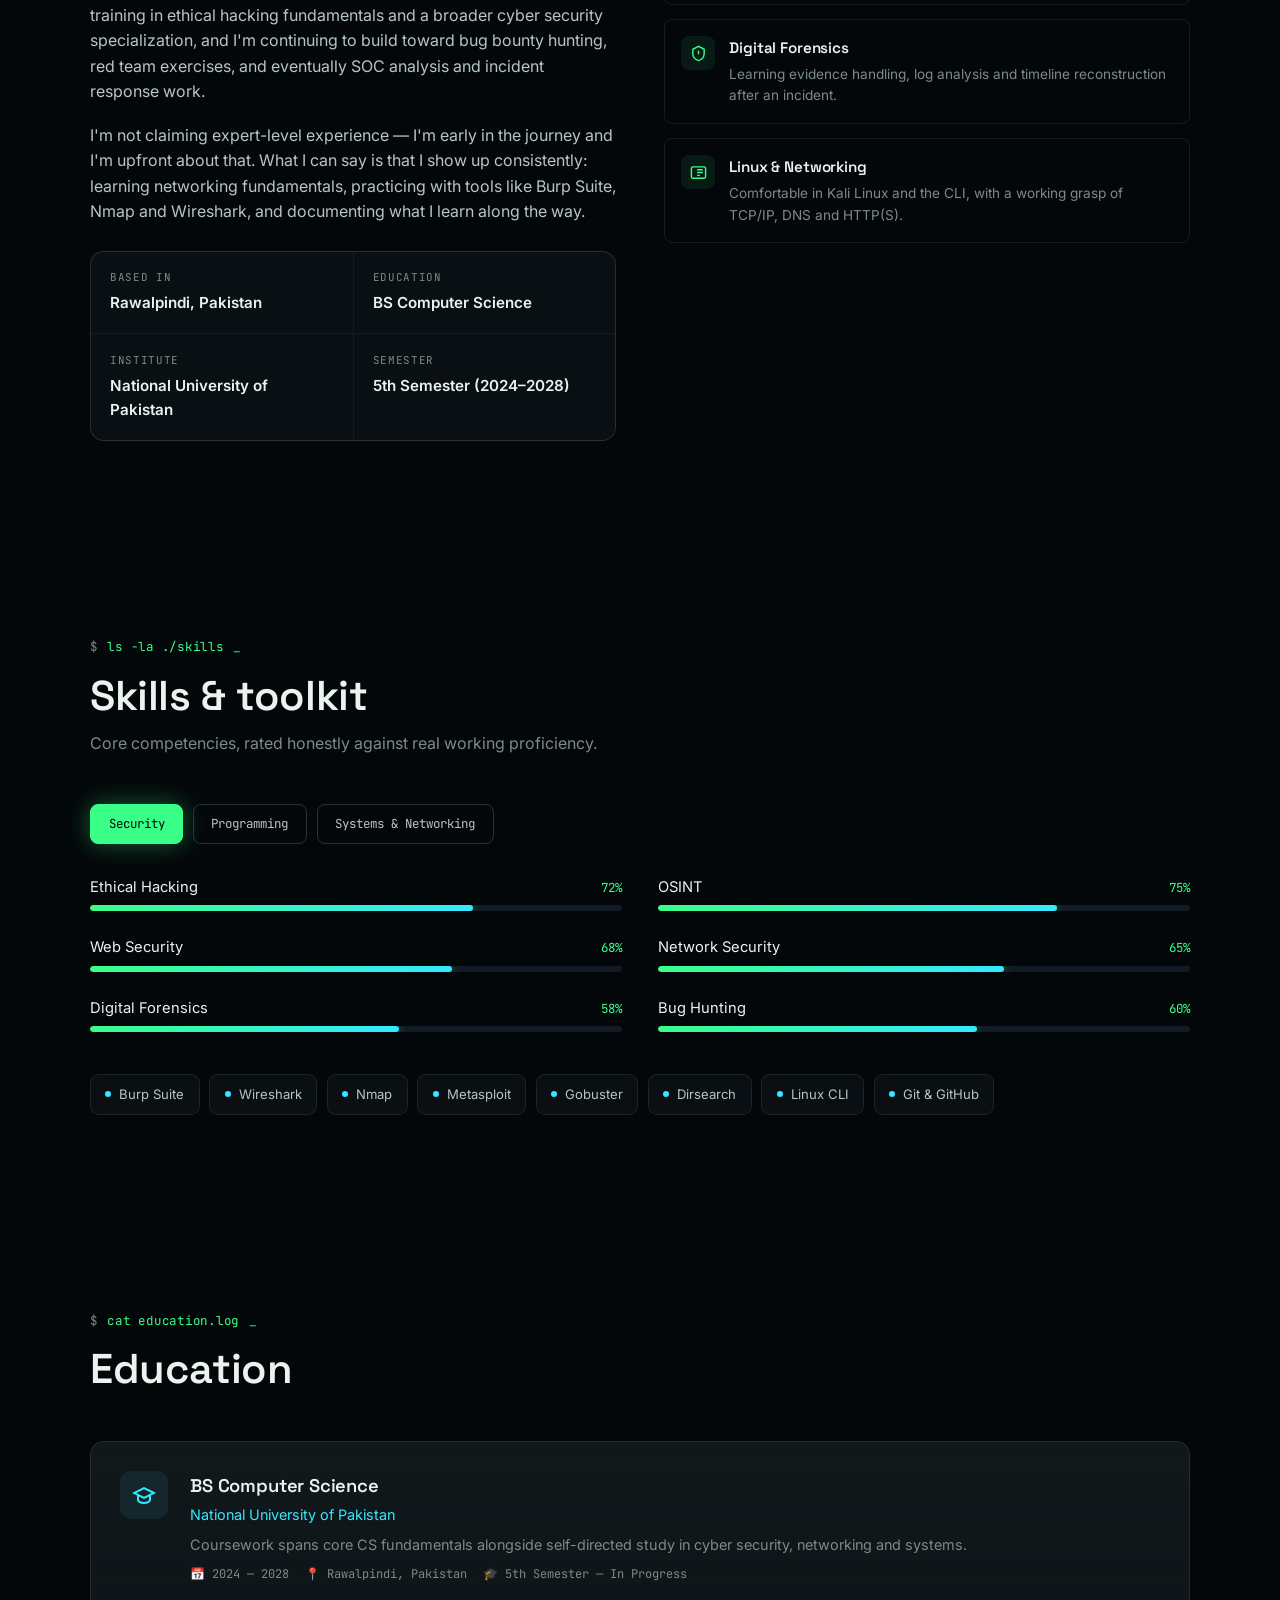
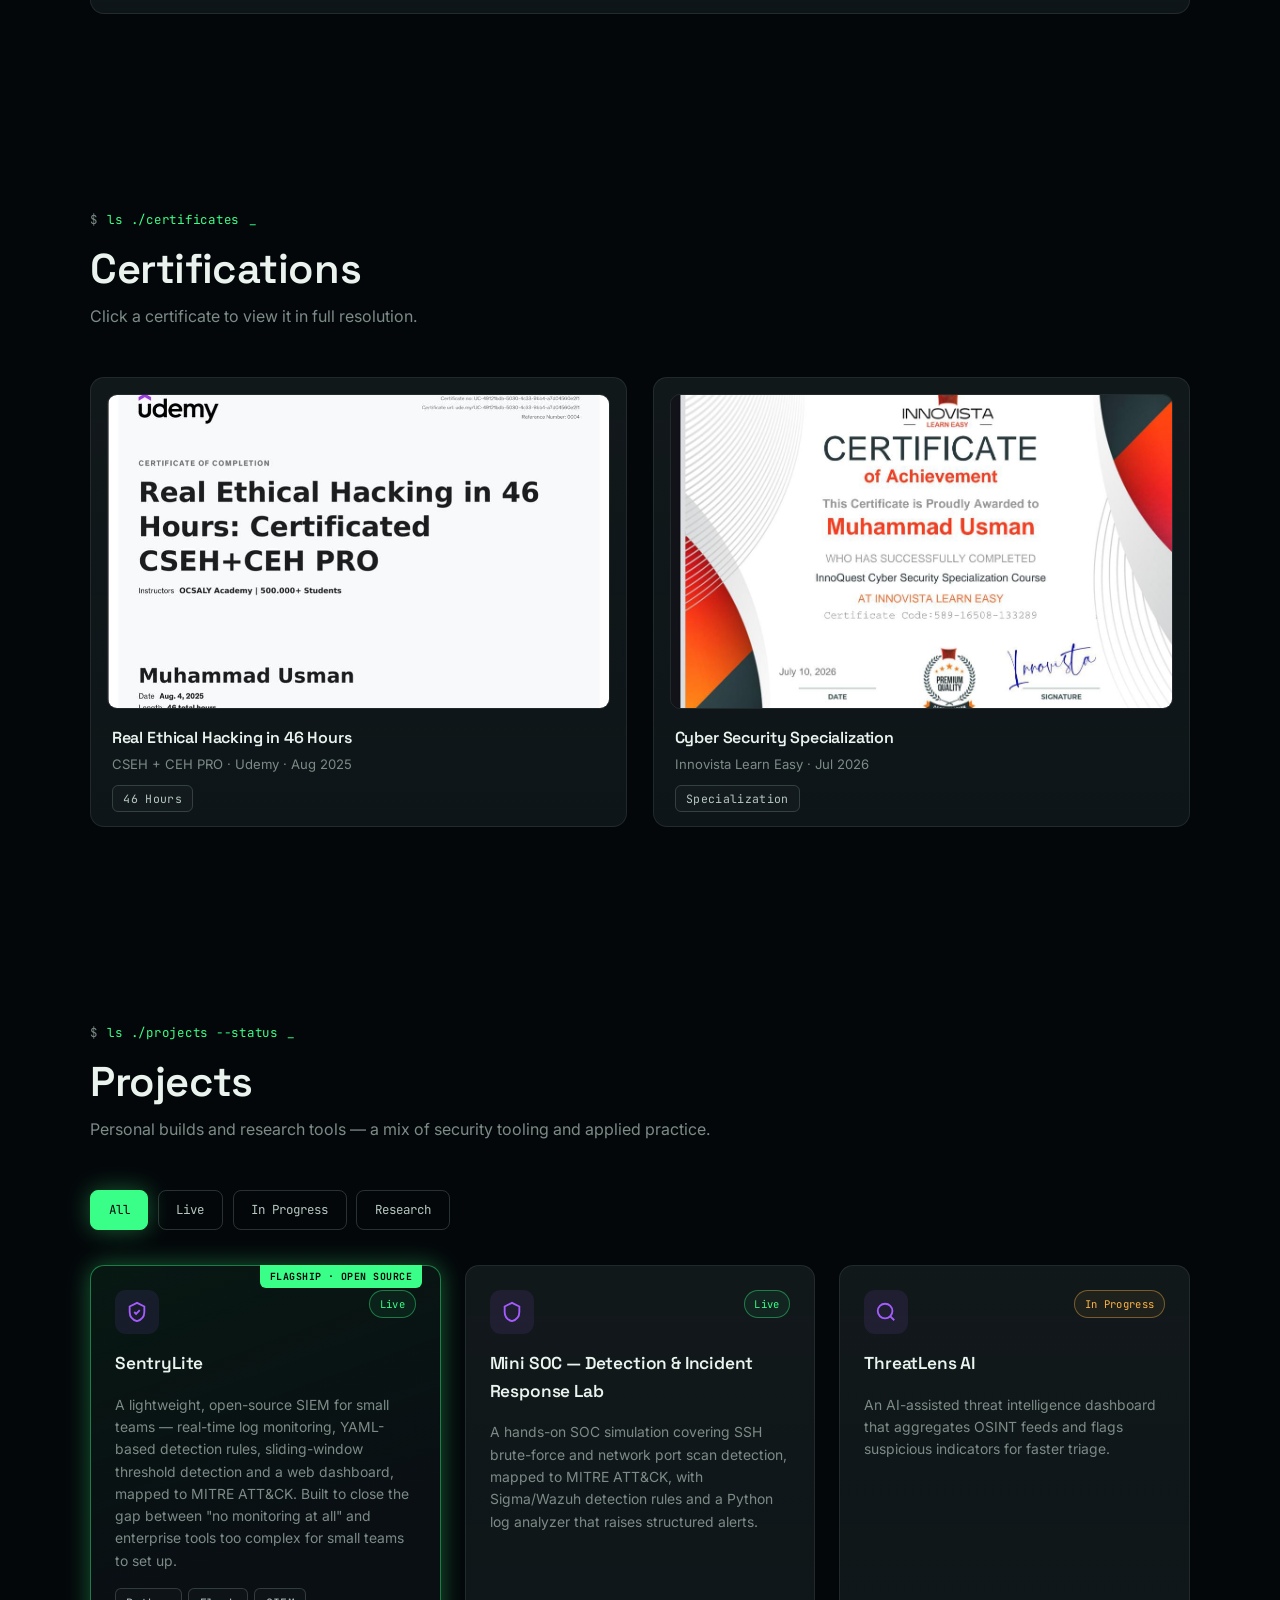
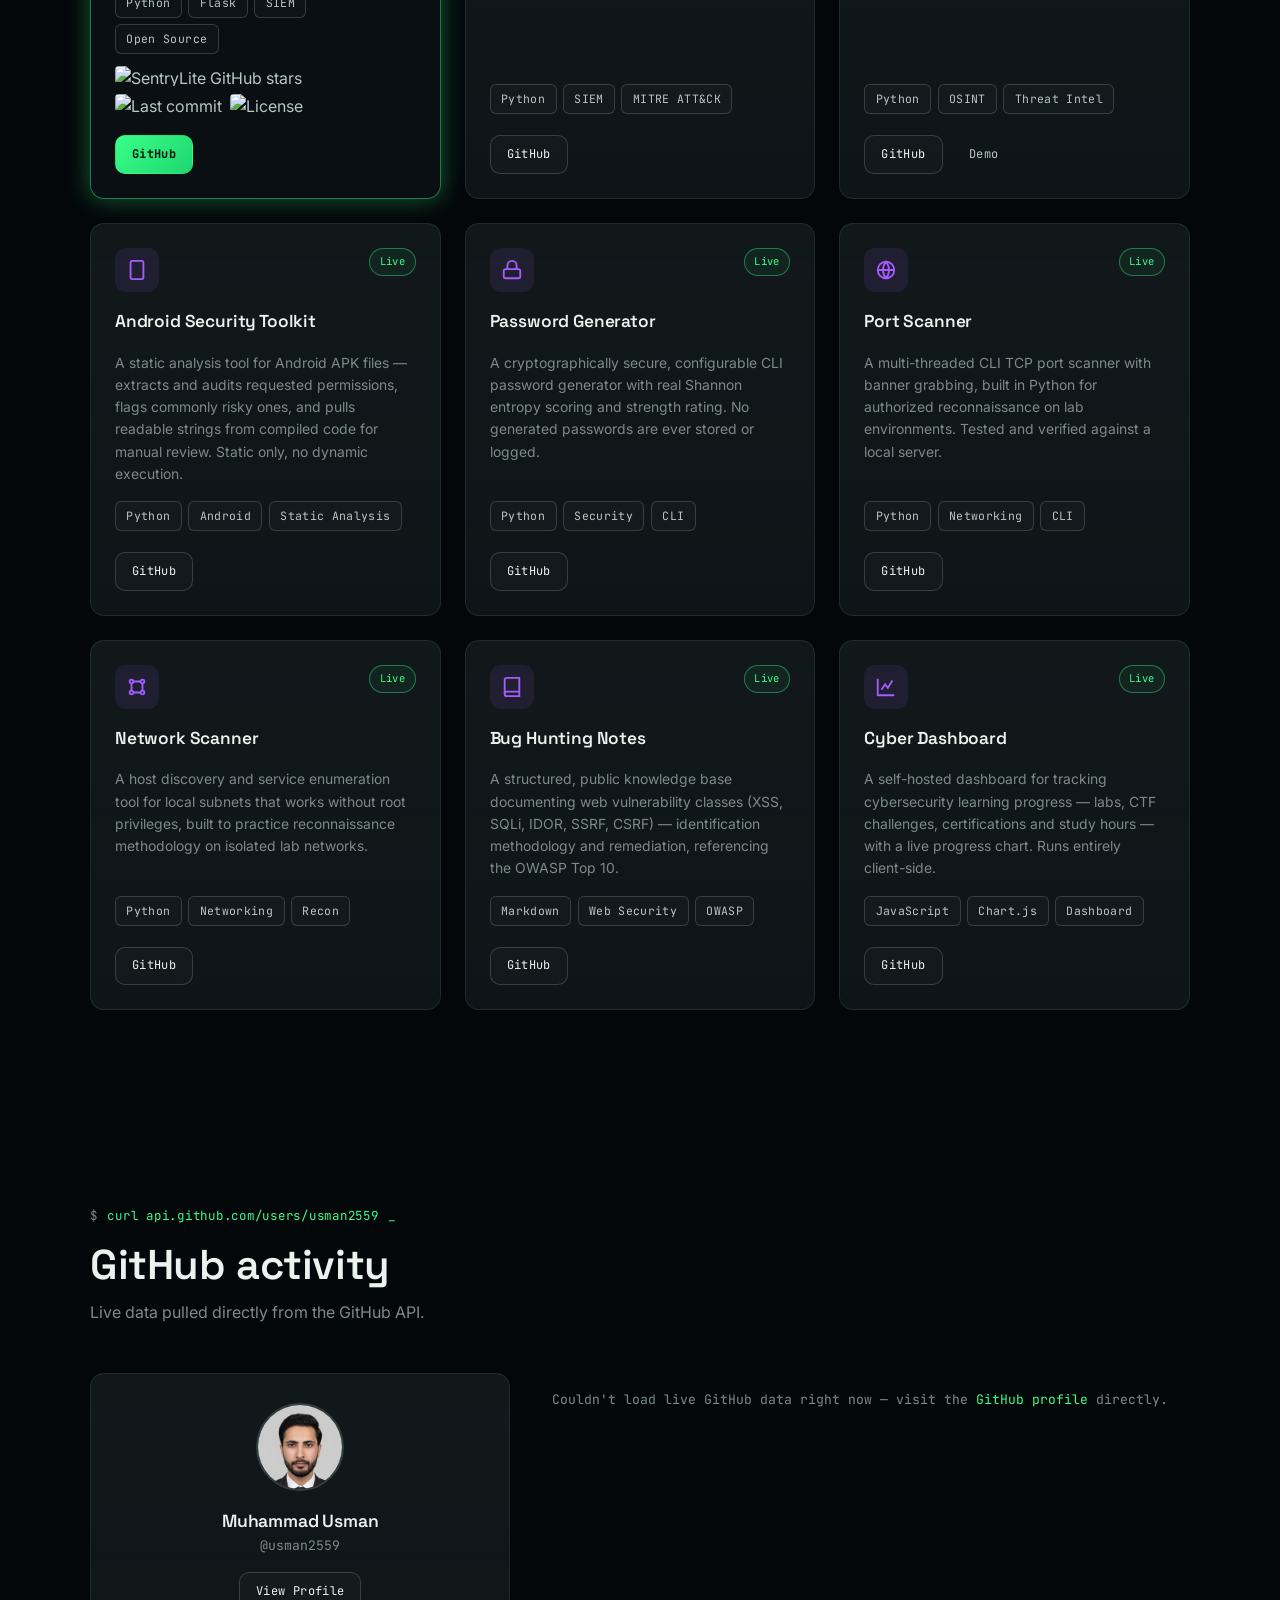
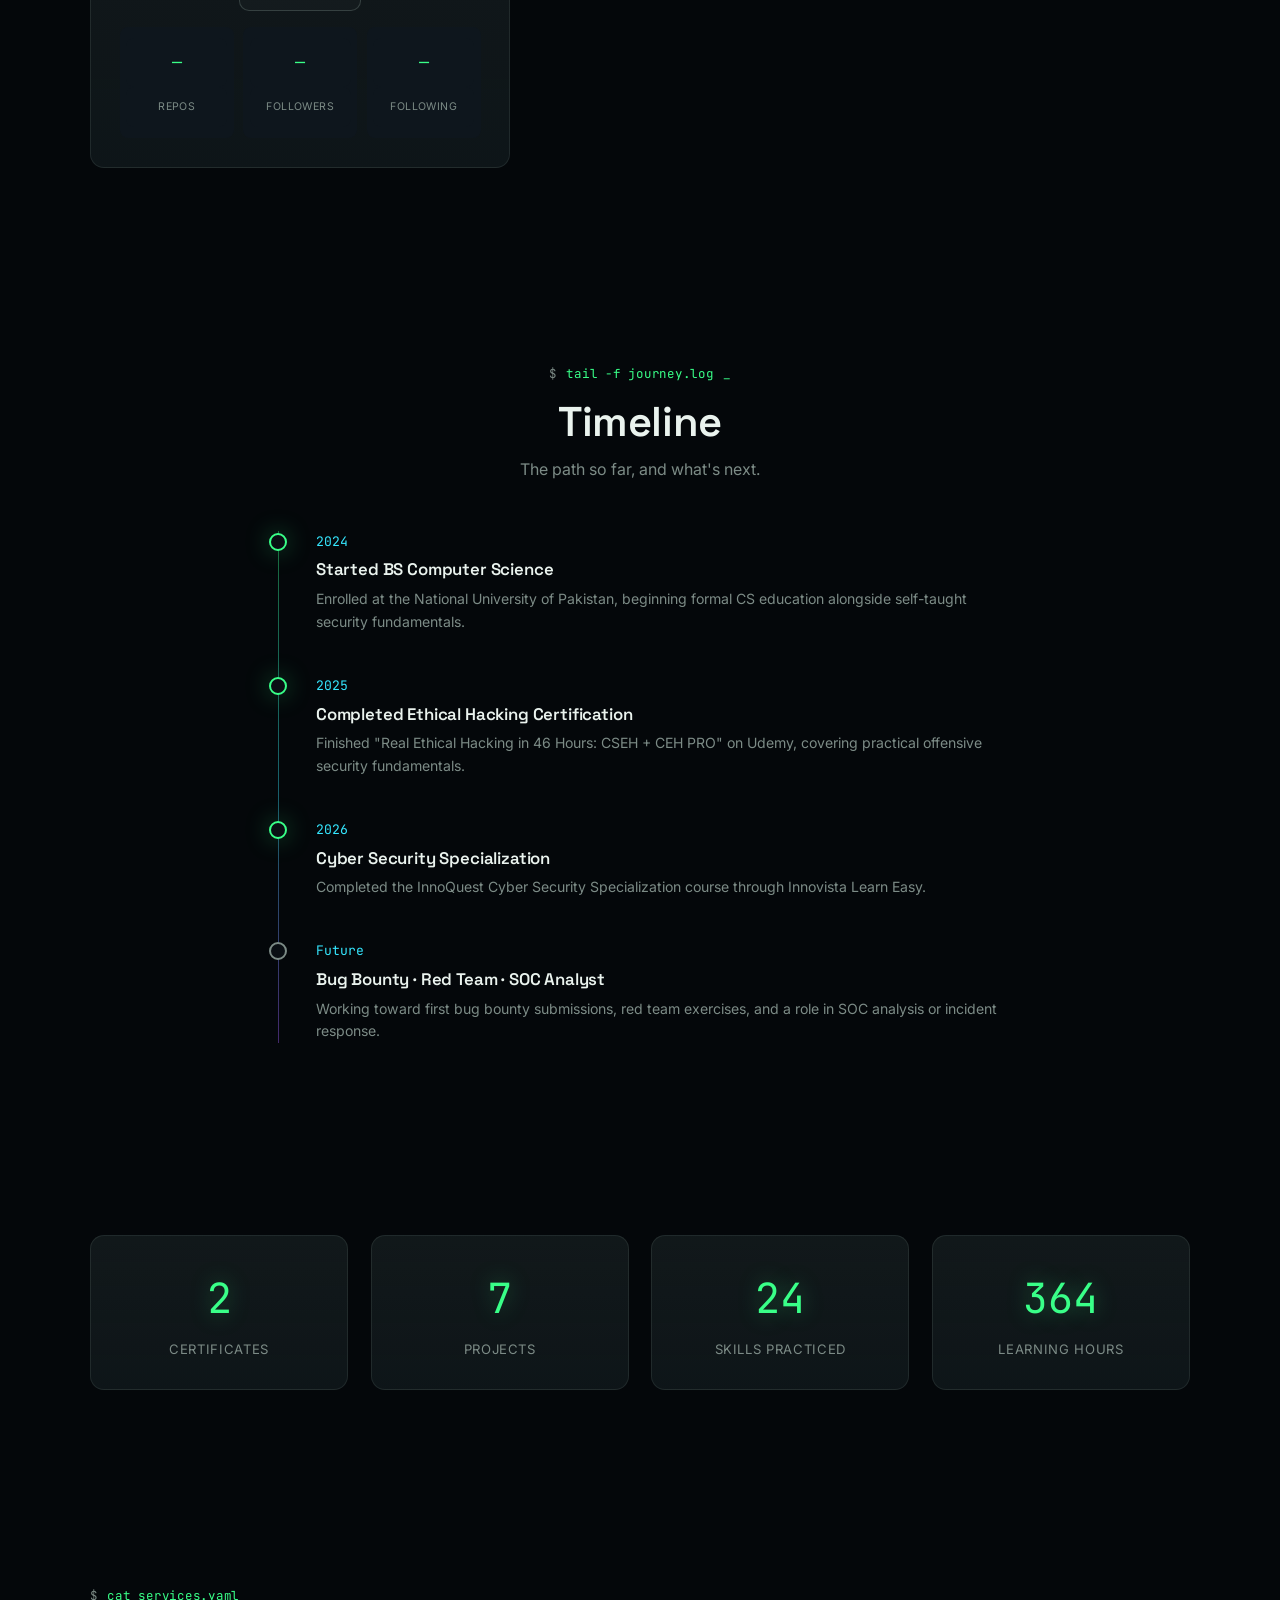
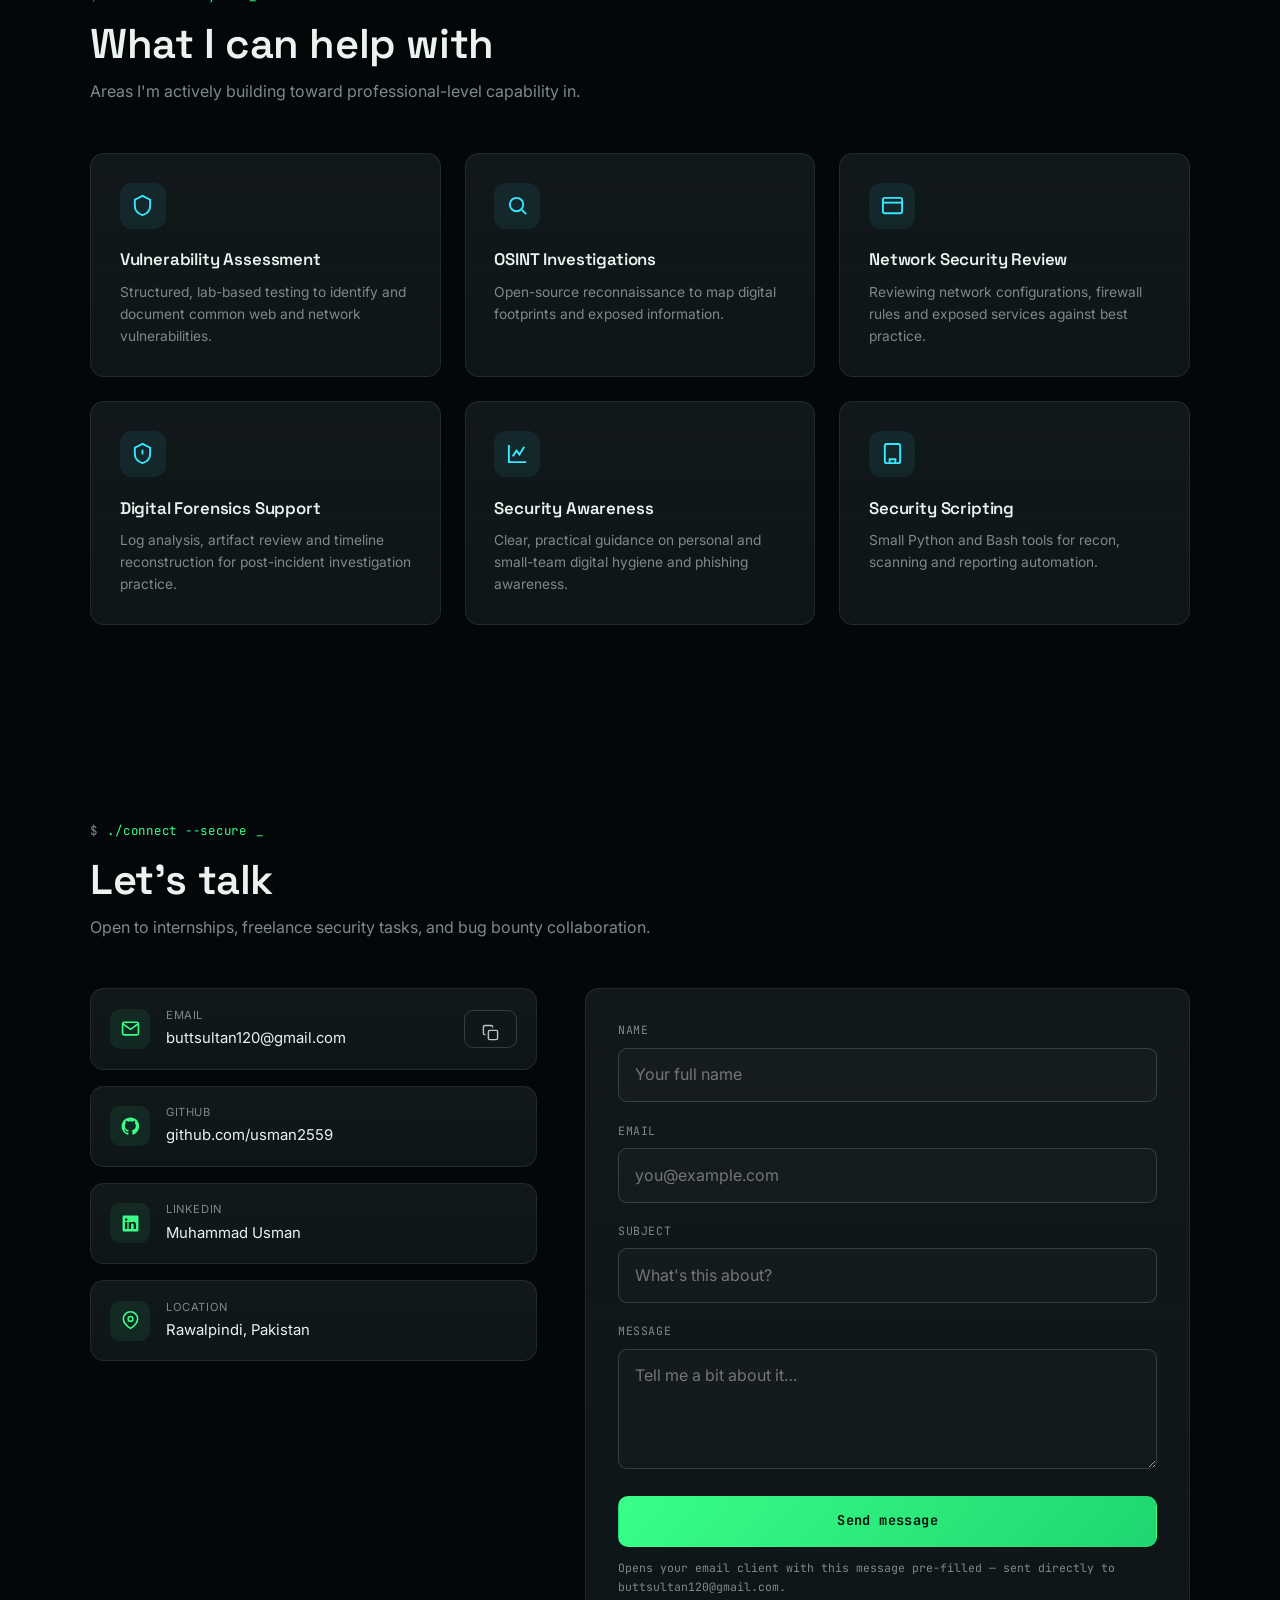
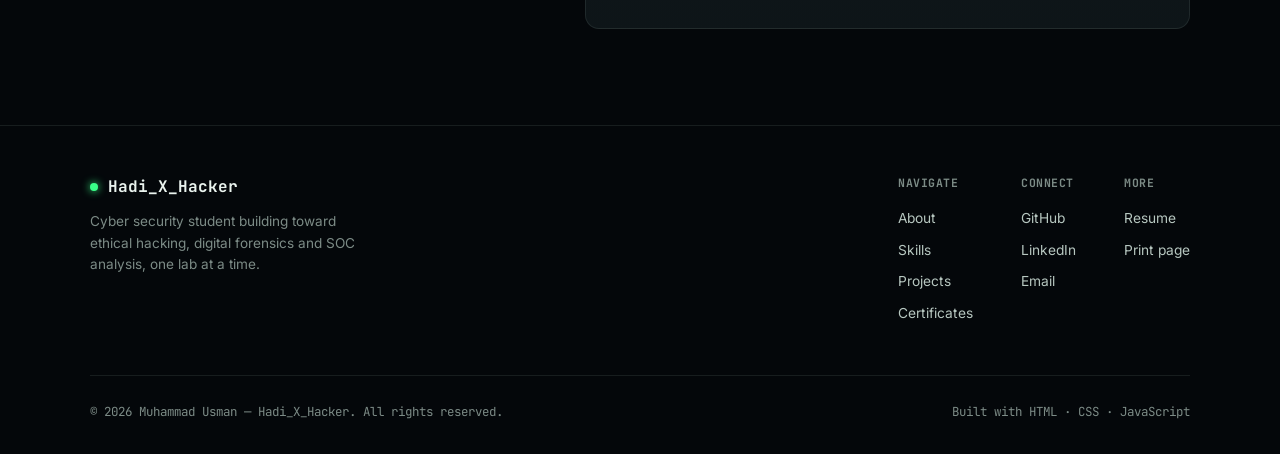
==== commit 2cc7f560: "Add SentryLite flagship project with live GitHub badges + hero highlight" ====
--- a/index.html
+++ b/index.html
@@ -122,6 +122,10 @@
           network intrusion, web exploitation, digital forensics — so I can help defend
           against them. Currently building toward bug bounty, red team and SOC work.
         </p>
+        <a href="https://github.com/usman2559/sentrylite" target="_blank" rel="noopener" class="hero-flagship-tag">
+          <span class="dot"></span> Building <strong>SentryLite</strong> — an open-source lightweight SIEM for small teams
+          <img src="https://img.shields.io/github/stars/usman2559/sentrylite?style=flat-square&color=39ff88&labelColor=04070a&label=" alt="stars" class="hero-flagship-badge">
+        </a>
         <div class="hero-cta">
           <a href="#contact" class="btn btn-primary">Get in touch</a>
           <a href="#projects" class="btn btn-outline">View projects</a>
@@ -403,6 +407,25 @@
 
       <div class="projects-grid" id="projects-grid">
 
+        <article class="project-card card flagship" data-status="live">
+          <div class="flagship-ribbon">FLAGSHIP · OPEN SOURCE</div>
+          <div class="project-top">
+            <div class="project-icon"><svg viewBox="0 0 24 24" fill="none" stroke="currentColor" stroke-width="2"><path d="M12 2 4 6v6c0 5 3.4 8.7 8 10 4.6-1.3 8-5 8-10V6l-8-4z"/><path d="M9 12l2 2 4-4"/></svg></div>
+            <span class="status-pill status-live">Live</span>
+          </div>
+          <h3>SentryLite</h3>
+          <p>A lightweight, open-source SIEM for small teams — real-time log monitoring, YAML-based detection rules, sliding-window threshold detection and a web dashboard, mapped to MITRE ATT&amp;CK. Built to close the gap between "no monitoring at all" and enterprise tools too complex for small teams to set up.</p>
+          <div class="project-tags"><span class="tag">Python</span><span class="tag">Flask</span><span class="tag">SIEM</span><span class="tag">Open Source</span></div>
+          <div class="gh-badge-row">
+            <img class="gh-badge" src="https://img.shields.io/github/stars/usman2559/sentrylite?style=flat-square&color=39ff88&labelColor=0a0f14&label=stars" alt="SentryLite GitHub stars">
+            <img class="gh-badge" src="https://img.shields.io/github/last-commit/usman2559/sentrylite?style=flat-square&color=35e7ff&labelColor=0a0f14" alt="Last commit">
+            <img class="gh-badge" src="https://img.shields.io/github/license/usman2559/sentrylite?style=flat-square&color=a45cff&labelColor=0a0f14" alt="License">
+          </div>
+          <div class="project-actions">
+            <a href="https://github.com/usman2559/sentrylite" target="_blank" rel="noopener" class="btn btn-primary btn-sm">GitHub</a>
+          </div>
+        </article>
+
         <article class="project-card card" data-status="live">
           <div class="project-top">
             <div class="project-icon"><svg viewBox="0 0 24 24" fill="none" stroke="currentColor" stroke-width="2"><path d="M12 2 4 6v6c0 5 3.4 8.7 8 10 4.6-1.3 8-5 8-10V6l-8-4z"/></svg></div>
--- a/style.css
+++ b/style.css
@@ -300,6 +300,17 @@
 .hero-desc{ max-width:52ch; color:var(--text-mid); font-size:1.06rem; margin-bottom:1.9rem; }
 
 .hero-cta{ display:flex; flex-wrap:wrap; gap:1rem; margin-bottom:2.4rem; }
+.hero-flagship-tag{
+  display:inline-flex; align-items:center; gap:.5rem;
+  font-family:var(--f-mono); font-size:.8rem; color:var(--text-mid);
+  border:1px solid rgba(57,255,136,0.3); background:rgba(57,255,136,0.05);
+  padding:.55rem .9rem; border-radius:30px; margin-bottom:1.6rem;
+  text-decoration:none; transition:border-color .2s ease, background .2s ease;
+}
+.hero-flagship-tag:hover{ border-color:rgba(57,255,136,0.6); background:rgba(57,255,136,0.09); }
+.hero-flagship-tag strong{ color:var(--green); }
+.hero-flagship-tag .dot{ width:6px; height:6px; border-radius:50%; background:var(--green); box-shadow:0 0 8px var(--green); flex-shrink:0; }
+.hero-flagship-badge{ height:16px; margin-left:.2rem; }
 
 .hero-terminal{
   background:rgba(8,13,17,0.75);
@@ -420,7 +431,21 @@
    --------------------------------------------------------------------- */
 .filter-bar{ display:flex; flex-wrap:wrap; gap:.6rem; margin-bottom:2.2rem; }
 .projects-grid{ display:grid; grid-template-columns:repeat(3,1fr); gap:1.5rem; }
-.project-card{ padding:1.5rem; display:flex; flex-direction:column; gap:1rem; }
+.project-card{ padding:1.5rem; display:flex; flex-direction:column; gap:1rem; position:relative; }
+.project-card.flagship{
+  border-color: rgba(57,255,136,0.45);
+  background: linear-gradient(160deg, rgba(57,255,136,0.07), var(--panel) 55%);
+  box-shadow: var(--glow-green);
+}
+.flagship-ribbon{
+  position:absolute; top:-1px; right:1.1rem;
+  font-family:var(--f-mono); font-size:.62rem; letter-spacing:.05em;
+  color:var(--void); background:var(--green);
+  padding:.22rem .6rem; border-radius:0 0 6px 6px;
+  font-weight:700;
+}
+.gh-badge{ height:20px; vertical-align:middle; border-radius:4px; }
+.gh-badge-row{ display:flex; gap:.5rem; flex-wrap:wrap; margin-top:-.25rem; }
 .project-top{ display:flex; align-items:flex-start; justify-content:space-between; gap:.6rem; }
 .project-icon{ width:44px; height:44px; border-radius:11px; display:grid; place-items:center; background:rgba(164,92,255,0.1); color:var(--purple); }
 .project-icon svg{ width:22px; height:22px; }
